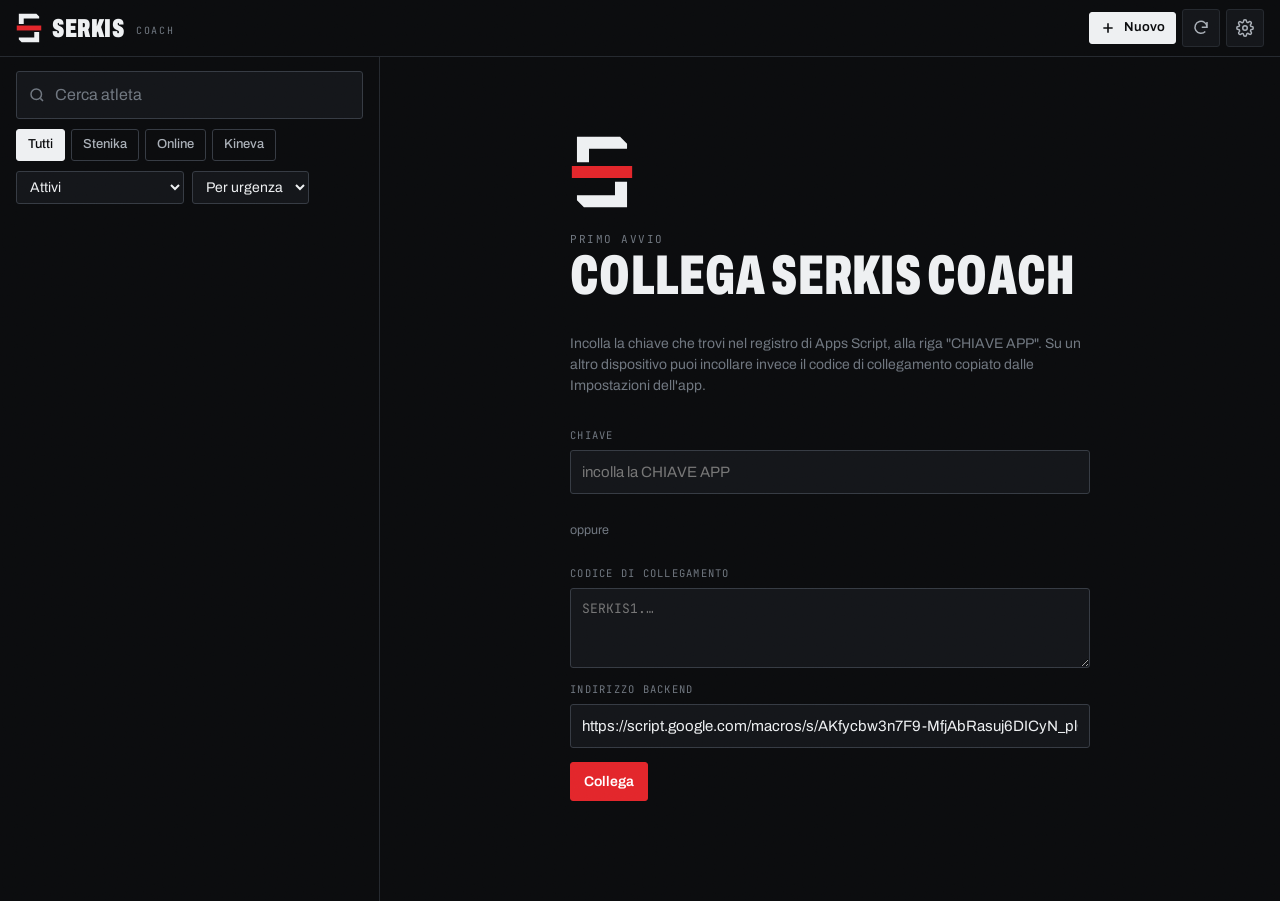
==== docs/index.html @ bbeae704 "Serkis Coach 1.0: app installabile, sorgenti e backend Co-Authored-By: Claude Opus 5.5 <noreply@anth" ====
<!doctype html>
<html lang="it"><head>
<meta charset="utf-8">
<meta name="viewport" content="width=device-width,initial-scale=1,viewport-fit=cover">
<title>Serkis Coach</title>
<meta name="description" content="Atleti, schede, test e feedback di Serkistraining">
<meta name="theme-color" content="#0b0c0e">
<meta name="mobile-web-app-capable" content="yes">
<meta name="apple-mobile-web-app-capable" content="yes">
<meta name="apple-mobile-web-app-status-bar-style" content="black-translucent">
<meta name="apple-mobile-web-app-title" content="Serkis">
<meta name="robots" content="noindex">
<link rel="manifest" href="manifest.webmanifest">
<link rel="icon" href="favicon.svg" type="image/svg+xml">
<link rel="icon" href="icons/favicon-32.png" sizes="32x32" type="image/png">
<link rel="apple-touch-icon" href="icons/apple-touch-icon.png">
<link rel="preconnect" href="https://fonts.googleapis.com"><link rel="preconnect" href="https://fonts.gstatic.com" crossorigin><link rel="stylesheet" href="https://fonts.googleapis.com/css2?family=Archivo:wdth,wght@62..125,300..900&family=JetBrains+Mono:wght@400;500;700&display=swap">
<style>html{-webkit-text-size-adjust:100%}:root{padding-top:env(safe-area-inset-top,0px)}body{margin:0}img{max-width:100%}[hidden]{display:none!important}
/* Layout: app a due colonne. Elenco atleti fisso a sinistra, schermata attiva a destra; su telefono una schermata alla volta con barra in basso.
   Identità Serkistraining: nero freddo, osso, rosso solo per marchio e priorità. Tema unico scuro, scelto. */
:root{
  --bg:#0b0c0e; --bg-2:#0f1114; --surface:#14161a; --raised:#1b1e23; --hover:#20242a;
  --line:#25292f; --line-2:#363b43;
  --ink:#eef0f2; --ink-2:#a9afb7; --ink-3:#6f767f; --on-ink:#0b0c0e;
  --red:#e3262b; --red-ink:#ff5a50; --red-soft:#35131a;
  --ok:#43c383; --ok-soft:#11301f; --warn:#f0b43c; --warn-soft:#382b0f; --bad:#ff5a50; --bad-soft:#3b1517;
  --f-d:"Archivo","Arial Narrow","Helvetica Neue",Arial,sans-serif;
  --f-b:"Archivo",system-ui,-apple-system,"Segoe UI",Roboto,sans-serif;
  --f-m:"JetBrains Mono",ui-monospace,SFMono-Regular,Menlo,Consolas,monospace;
  --bar-h:56px; --tab-h:62px; --r:3px;
  color-scheme:dark;
}
*{box-sizing:border-box}
html{background:var(--bg)}
body{background:var(--bg);color:var(--ink);font:15px/1.5 var(--f-b);font-stretch:100%;-webkit-font-smoothing:antialiased;-webkit-tap-highlight-color:transparent}
body::before{content:"";position:fixed;inset:0 0 auto;height:env(safe-area-inset-top,0px);z-index:30;background:var(--bg)}
body::after{content:"";position:fixed;inset:0;pointer-events:none;z-index:60;opacity:.07;mix-blend-mode:overlay;
  background-image:url("data:image/svg+xml,%3Csvg xmlns='http://www.w3.org/2000/svg' width='160' height='160'%3E%3Cfilter id='n'%3E%3CfeTurbulence type='fractalNoise' baseFrequency='.9' numOctaves='2' stitchTiles='stitch'/%3E%3C/filter%3E%3Crect width='100%25' height='100%25' filter='url(%23n)'/%3E%3C/svg%3E")}
a{color:var(--ink);text-underline-offset:3px;text-decoration-color:var(--line-2)}
a:hover{text-decoration-color:var(--red)}
button,input,select,textarea{font:inherit;color:inherit}
button{cursor:pointer}
:focus-visible{outline:2px solid var(--red);outline-offset:2px}
.mono,.num{font-family:var(--f-m);font-variant-numeric:tabular-nums}
.disp{font-family:var(--f-d);font-stretch:62%;font-weight:850;text-transform:uppercase;line-height:.92;letter-spacing:.005em}
.eyebrow{font-family:var(--f-m);font-size:11px;letter-spacing:.14em;text-transform:uppercase;color:var(--ink-3)}
.gut{padding-left:max(16px,env(safe-area-inset-left,0px));padding-right:max(16px,env(safe-area-inset-right,0px))}

/* top bar */
.bar{position:sticky;top:env(safe-area-inset-top,0px);z-index:20;background:var(--bg);border-bottom:1px solid var(--line)}
.bar-in{height:var(--bar-h);display:flex;align-items:center;gap:10px;max-width:1440px;margin:0 auto}
.brand{display:flex;align-items:center;gap:10px;background:none;border:0;padding:0;min-width:0}
.brand svg{width:26px;height:30px;flex:none}
.brand-w{font-family:var(--f-d);font-stretch:62%;font-weight:900;font-size:26px;letter-spacing:.02em;line-height:1}
.brand-s{font-family:var(--f-m);font-size:10px;letter-spacing:.16em;color:var(--ink-3);text-transform:uppercase;margin-left:2px;transform:translateY(2px)}
.crumb{display:none;min-width:0;font-weight:600;white-space:nowrap;overflow:hidden;text-overflow:ellipsis}
.back{display:none;align-items:center;gap:6px;background:none;border:0;padding:6px 4px 6px 0;color:var(--ink);font-weight:600;font-size:15px}
.back svg{width:20px;height:20px}
.bar-act{margin-left:auto;display:flex;gap:6px;align-items:center}
.ibtn{display:inline-grid;place-items:center;width:38px;height:38px;border:1px solid var(--line);background:var(--surface);border-radius:var(--r);color:var(--ink-2)}
.ibtn:hover{color:var(--ink);border-color:var(--line-2)}
.ibtn svg{width:18px;height:18px}
.ibtn.spin svg{animation:spin 1s linear infinite}
@keyframes spin{to{transform:rotate(360deg)}}
.btn{display:inline-flex;align-items:center;gap:8px;border:1px solid var(--line-2);background:var(--surface);color:var(--ink);border-radius:var(--r);padding:8px 13px;font-size:14px;font-weight:600;text-decoration:none;white-space:nowrap}
.btn:hover{border-color:var(--ink-3);background:var(--hover)}
.btn svg{width:16px;height:16px;flex:none}
.btn.pri{background:var(--ink);color:var(--on-ink);border-color:var(--ink)}
.btn.pri:hover{background:#fff}
.btn.red{background:var(--red);border-color:var(--red);color:#fff}
.btn.ghost{background:transparent}
.btn:disabled{opacity:.45;cursor:default}
.btn.sm{padding:5px 10px;font-size:13px}
.sync{font-family:var(--f-m);font-size:11px;color:var(--ink-3);white-space:nowrap;overflow:hidden;text-overflow:ellipsis;min-width:0}

/* shell */
.desk-only{display:none!important}
.shell{max-width:1440px;margin:0 auto;display:grid;grid-template-columns:minmax(0,1fr)}
.side,.main{min-width:0}
.main{padding-block:18px calc(var(--tab-h) + 28px + env(safe-area-inset-bottom,0px))}
.side{padding-block:14px calc(var(--tab-h) + 28px + env(safe-area-inset-bottom,0px))}
@media (min-width:960px){
  .shell{grid-template-columns:380px minmax(0,1fr)}
  .side{position:sticky;top:calc(var(--bar-h) + env(safe-area-inset-top,0px));height:calc(100vh - var(--bar-h) - env(safe-area-inset-top,0px));overflow:auto;border-right:1px solid var(--line);padding-block:14px 32px}
  .main{padding-block:24px 64px;padding-left:max(28px,env(safe-area-inset-left,0px));padding-right:max(28px,env(safe-area-inset-right,0px))}
  .tabbar{display:none!important}
  .desk-only{display:inline-flex!important}
}
@media (max-width:959px){
  body[data-view="atleti"] .main{display:none}
  body:not([data-view="atleti"]) .side{display:none}
  body[data-view="atleta"] .brand,body[data-view="nuovo"] .brand,body[data-view="impostazioni"] .brand{display:none}
  body[data-view="atleta"] .back,body[data-view="nuovo"] .back,body[data-view="impostazioni"] .back{display:inline-flex}
  body[data-view="atleta"] .sync{display:none}
}

/* bottom tab bar */
.tabbar{position:fixed;left:0;right:0;bottom:0;z-index:20;background:var(--bg);border-top:1px solid var(--line);padding-bottom:env(safe-area-inset-bottom,0px)}
.tabbar-in{height:var(--tab-h);display:grid;grid-template-columns:repeat(3,1fr)}
.tb{display:flex;flex-direction:column;align-items:center;justify-content:center;gap:3px;background:none;border:0;color:var(--ink-3);font-size:11px;font-weight:600;letter-spacing:.06em;text-transform:uppercase;position:relative}
.tb svg{width:22px;height:22px}
.tb[aria-current="page"]{color:var(--ink)}
.tb[aria-current="page"]::before{content:"";position:absolute;top:-1px;left:30%;right:30%;height:3px;background:var(--red)}
.tb.plus span.pl{display:grid;place-items:center;width:34px;height:26px;background:var(--ink);color:var(--on-ink);border-radius:var(--r)}
.tb.plus svg{width:18px;height:18px}

/* list pane */
.search{width:100%;padding:11px 12px 11px 38px;border:1px solid var(--line-2);border-radius:var(--r);background:var(--surface) url("data:image/svg+xml,%3Csvg xmlns='http://www.w3.org/2000/svg' viewBox='0 0 24 24' fill='none' stroke='%236f767f' stroke-width='2'%3E%3Ccircle cx='11' cy='11' r='7'/%3E%3Cpath d='m20 20-3.5-3.5'/%3E%3C/svg%3E") no-repeat 11px 50%/18px;color:var(--ink);font-size:16px}
.search::placeholder{color:var(--ink-3)}
.filters{display:flex;flex-direction:column;gap:10px;margin-bottom:12px}
.seg{display:flex;flex-wrap:wrap;gap:6px}
.chip{border:1px solid var(--line-2);background:transparent;border-radius:var(--r);padding:5px 11px;font-size:13px;color:var(--ink-2);font-weight:500}
.chip[aria-pressed="true"]{background:var(--ink);border-color:var(--ink);color:var(--on-ink)}
.ctrls{display:flex;gap:8px;flex-wrap:wrap}
select,.inp{background:var(--surface);border:1px solid var(--line-2);border-radius:var(--r);padding:7px 9px;font-size:14px;color:var(--ink)}
.focusbar{display:flex;align-items:center;gap:8px;padding:8px 10px;border:1px solid var(--line-2);border-radius:var(--r);font-size:13px;color:var(--ink-2)}
.focusbar button{margin-left:auto;background:none;border:0;color:var(--ink);text-decoration:underline;font-size:13px}
.list{display:flex;flex-direction:column}
.row{display:grid;grid-template-columns:40px minmax(0,1fr) auto;gap:12px;align-items:center;padding:10px 8px 10px 0;border:0;border-bottom:1px solid var(--line);background:transparent;text-align:left;width:100%;position:relative}
.row:hover{background:var(--surface)}
.row[aria-current="true"]{background:var(--raised)}
.row[aria-current="true"]::after{content:"";position:absolute;right:0;top:0;bottom:0;width:3px;background:var(--red)}
.av{width:40px;height:40px;display:grid;place-items:center;background:var(--raised);border:1px solid var(--line-2);border-radius:var(--r);font-family:var(--f-d);font-stretch:62%;font-weight:850;font-size:18px;letter-spacing:.02em;position:relative;color:var(--ink)}
.av i{position:absolute;right:-3px;bottom:-3px;width:11px;height:11px;border-radius:50%;border:2px solid var(--bg);background:var(--line-2)}
.av i.ok{background:var(--ok)} .av i.warn{background:var(--warn)} .av i.bad{background:var(--bad)}
.r-name{display:block;font-weight:650;white-space:nowrap;overflow:hidden;text-overflow:ellipsis}
.r-sub{display:block;font-size:12.5px;color:var(--ink-3);white-space:nowrap;overflow:hidden;text-overflow:ellipsis}
.r-flags{display:flex;gap:4px;flex-wrap:wrap;justify-content:flex-end;max-width:140px}
.pill{display:inline-flex;align-items:center;gap:5px;font-size:11px;font-weight:650;letter-spacing:.03em;padding:2px 7px;border-radius:var(--r);white-space:nowrap;background:var(--surface);color:var(--ink-2);border:1px solid var(--line-2)}
.pill.bad{background:var(--bad-soft);color:var(--bad);border-color:transparent}
.pill.warn{background:var(--warn-soft);color:var(--warn);border-color:transparent}
.pill.ok{background:var(--ok-soft);color:var(--ok);border-color:transparent}
.pill.ink{background:var(--ink);color:var(--on-ink);border-color:var(--ink)}
.pill.dim{opacity:.65}
.listfoot{font-size:12px;color:var(--ink-3);margin-top:10px}

/* generic */
.empty,.notice{padding:16px;border:1px dashed var(--line-2);border-radius:var(--r);color:var(--ink-2);font-size:14px;background:var(--bg-2)}
.notice.err{border-style:solid;border-color:var(--bad);background:var(--bad-soft);color:var(--ink)}
.notice .btn{margin-top:10px}
.loading{color:var(--ink-3);font-size:14px;display:flex;align-items:center;gap:10px}
.loading::before{content:"";width:14px;height:14px;border:2px solid var(--line-2);border-top-color:var(--red);border-radius:50%;animation:spin .8s linear infinite;flex:none}
.hint{font-size:12.5px;color:var(--ink-3)}
.err-t{color:var(--bad);font-size:13px}
h1,h2,h3,h4{margin:0}

/* oggi */
.today-h{display:flex;flex-direction:column;gap:6px;margin-bottom:18px}
.today-h .disp{font-size:clamp(40px,9vw,72px)}
.tiles{display:grid;grid-template-columns:repeat(2,minmax(0,1fr));gap:1px;background:var(--line);border:1px solid var(--line);margin-bottom:26px}
@media (min-width:700px){.tiles{grid-template-columns:repeat(4,minmax(0,1fr))}}
.tile{display:flex;flex-direction:column;align-items:flex-start;gap:4px;background:var(--bg);border:0;padding:14px 14px 13px;text-align:left;min-width:0}
.tile:hover{background:var(--surface)}
.tile .n{font-family:var(--f-d);font-stretch:62%;font-weight:850;font-size:52px;line-height:.85}
.tile .l{font-size:12px;font-weight:700;letter-spacing:.08em;text-transform:uppercase;color:var(--ink-2)}
.tile .s{font-size:12px;color:var(--ink-3);white-space:nowrap;overflow:hidden;text-overflow:ellipsis;max-width:100%}
.tile.hot .n{color:var(--red-ink)} .tile.mid .n{color:var(--warn)}
.block{margin-bottom:26px}
.block-h{display:flex;align-items:baseline;gap:10px;margin-bottom:6px;padding-bottom:8px;border-bottom:2px solid var(--ink)}
.block-h h2{font-family:var(--f-d);font-stretch:62%;font-weight:850;font-size:26px;text-transform:uppercase;letter-spacing:.01em}
.block-h .c{font-family:var(--f-m);font-size:12px;color:var(--ink-3)}
.trow{display:grid;grid-template-columns:minmax(0,1fr) auto;gap:12px;align-items:center;padding:10px 0;border-bottom:1px solid var(--line)}
.trow .go{display:grid;grid-template-columns:40px minmax(0,1fr);gap:12px;align-items:center;background:none;border:0;padding:0;text-align:left;min-width:0;color:inherit}
.trow .go:hover .r-name{text-decoration:underline;text-decoration-color:var(--red)}
.trow .why{display:block;font-size:13px;color:var(--ink-2);white-space:nowrap;overflow:hidden;text-overflow:ellipsis}

/* atleta */
.a-top{display:grid;grid-template-columns:minmax(0,1fr);gap:14px;margin-bottom:18px}
.a-name{font-size:clamp(44px,10vw,84px);text-wrap:balance;overflow-wrap:anywhere}
.chips{display:flex;flex-wrap:wrap;gap:6px}
.plates{display:flex;gap:4px;align-items:flex-end;height:30px}
.plates span{flex:1;max-width:46px;background:var(--line);height:12px;border-radius:1px;position:relative}
.plates span.done{background:var(--ink-3);height:16px}
.plates span.now{background:var(--red);height:30px}
.plates-l{display:flex;justify-content:space-between;font-family:var(--f-m);font-size:11px;color:var(--ink-3);margin-top:4px;max-width:calc(46px * var(--n,6) + 4px * (var(--n,6) - 1))}
.facts{display:grid;grid-template-columns:repeat(auto-fit,minmax(130px,1fr));gap:12px 20px}
.facts dt{font-family:var(--f-m);font-size:10.5px;text-transform:uppercase;letter-spacing:.12em;color:var(--ink-3)}
.facts dd{margin:2px 0 0;font-family:var(--f-m);font-size:14px}
.actions{display:flex;flex-wrap:wrap;gap:8px}
.sig{border:1px solid var(--line);border-left:4px solid var(--line-2);background:var(--bg-2);border-radius:var(--r);padding:12px 14px;margin-bottom:18px}
.sig.ok{border-left-color:var(--ok)} .sig.warn{border-left-color:var(--warn)} .sig.bad{border-left-color:var(--bad)}
.sig-h{display:flex;align-items:baseline;gap:10px;flex-wrap:wrap}
.sig-h strong{font-size:15px;text-transform:uppercase;letter-spacing:.06em;font-weight:800}
.sig-h .src{font-size:12px;color:var(--ink-3)}
.sig ul{margin:6px 0 10px;padding-left:18px;color:var(--ink-2);font-size:14px}
.sig-set{display:flex;flex-wrap:wrap;gap:6px;align-items:center;font-size:12px;color:var(--ink-3)}
.sig-set button{border:1px solid var(--line-2);background:transparent;border-radius:var(--r);padding:3px 9px;font-size:12px;color:var(--ink-2)}
.sig-set button.on{border-color:var(--ink);color:var(--ink);font-weight:700}
.dot{display:inline-block;width:9px;height:9px;border-radius:50%;background:var(--line-2);flex:none}
.dot.ok{background:var(--ok)} .dot.warn{background:var(--warn)} .dot.bad{background:var(--bad)}
.tabs{display:flex;border-bottom:1px solid var(--line-2);overflow-x:auto;margin-bottom:18px;scrollbar-width:none;position:sticky;top:calc(var(--bar-h) + env(safe-area-inset-top,0px));background:var(--bg);z-index:5}
.tabs::-webkit-scrollbar{display:none}
.tab{border:0;background:transparent;padding:11px 14px;color:var(--ink-3);font-weight:700;font-size:13px;letter-spacing:.08em;text-transform:uppercase;border-bottom:3px solid transparent;white-space:nowrap;margin-bottom:-1px}
.tab[aria-selected="true"]{color:var(--ink);border-bottom-color:var(--red)}
.srcbar{display:flex;flex-wrap:wrap;gap:8px 14px;align-items:center;justify-content:space-between;margin-bottom:14px;font-size:13px;color:var(--ink-3)}
.srcbar b{color:var(--ink);font-weight:600}
.banner{display:flex;gap:10px;align-items:center;flex-wrap:wrap;padding:9px 12px;border:1px solid var(--warn);background:var(--warn-soft);border-radius:var(--r);font-size:13px;margin-bottom:14px}

.sec{margin-bottom:24px}
.sec-h{display:flex;align-items:baseline;gap:10px;margin-bottom:4px}
.sec-h h3{font-family:var(--f-d);font-stretch:62%;font-weight:850;font-size:24px;text-transform:uppercase;letter-spacing:.01em}
.sec-h small{font-family:var(--f-m);font-size:11px;color:var(--ink-3)}
.ex{border-top:1px solid var(--line);padding:12px 0;display:grid;grid-template-columns:minmax(0,1fr);gap:6px}
@media (min-width:720px){.ex{grid-template-columns:minmax(0,12rem) minmax(0,1fr) auto}}
.ex-n{font-weight:700;white-space:pre-line}
.ex-t{display:block;font-family:var(--f-m);font-size:10.5px;letter-spacing:.12em;text-transform:uppercase;color:var(--ink-3);font-weight:500}
.ex-s{font-family:var(--f-m);font-size:13px;white-space:pre-line}
.ex-no{font-size:13px;color:var(--ink-2);white-space:pre-line;margin-top:4px}
.ex-ed{align-self:start}
.edbtn{border:1px solid var(--line);background:transparent;border-radius:var(--r);padding:4px 9px;font-size:12px;color:var(--ink-2);display:inline-flex;gap:5px;align-items:center}
.edbtn:hover{color:var(--ink);border-color:var(--line-2)}
.edbtn svg{width:13px;height:13px}
.fb{display:flex;flex-direction:column;gap:4px;margin-top:6px}
.fb-i{display:grid;grid-template-columns:auto minmax(0,1fr);gap:8px;align-items:baseline;font-size:13.5px}
.fb-w{font-family:var(--f-m);font-size:11px;font-weight:700;padding:1px 6px;border-radius:2px;background:var(--surface);border:1px solid var(--line-2);color:var(--ink-2)}
.fb-w.ok{background:var(--ok-soft);border-color:transparent;color:var(--ok)}
.fb-w.warn{background:var(--warn-soft);border-color:transparent;color:var(--warn)}
.fb-w.bad{background:var(--bad-soft);border-color:transparent;color:var(--bad)}
.fb-none{font-size:12.5px;color:var(--ink-3);font-style:italic}
.addslot{margin-top:8px;border:1px dashed var(--line-2);background:transparent;border-radius:var(--r);padding:9px 12px;width:100%;text-align:left;color:var(--ink-2);font-size:13.5px;font-weight:600}
.addslot:hover{border-color:var(--ink-3);color:var(--ink)}
.res{font-family:var(--f-m);font-size:16px;font-weight:700;color:var(--ink)}
.res.none{color:var(--ink-3);font-weight:400}

.editor{border:1px solid var(--ink-3);background:var(--surface);border-radius:var(--r);padding:12px;display:grid;gap:10px;margin:8px 0}
.editor label{display:grid;gap:4px;font-family:var(--f-m);font-size:10.5px;letter-spacing:.12em;text-transform:uppercase;color:var(--ink-3)}
.editor textarea{width:100%;min-height:42px;resize:vertical;padding:8px 10px;border:1px solid var(--line-2);border-radius:var(--r);background:var(--bg);color:var(--ink);font:14px/1.45 var(--f-b);letter-spacing:0;text-transform:none}
.editor textarea.m{font-family:var(--f-m);font-size:13px}
.ed-row{display:flex;gap:8px;align-items:center;flex-wrap:wrap}

.chart{width:100%;height:auto;display:block;overflow:visible}
.chart text{fill:var(--ink-3);font-family:var(--f-m);font-size:10px}
.chart .grid{stroke:var(--line);stroke-width:1}
.chart .base{stroke:var(--line-2);stroke-width:1}
.chart .now{stroke:var(--red);stroke-width:1;stroke-dasharray:3 3}
.chart .bar{fill:var(--ink-2)}
.chart .bar.cur{fill:var(--ink)}
.chart .ln{fill:none;stroke:var(--ink);stroke-width:2;stroke-linejoin:round;stroke-linecap:round}
.chart .pt{fill:var(--ink);stroke:var(--bg);stroke-width:2}
.chart .pt.cur{fill:var(--red)}
.chart .lbl{fill:var(--ink);font-weight:700}
.cards{display:grid;grid-template-columns:repeat(auto-fill,minmax(260px,1fr));gap:12px}
.card{background:var(--bg-2);border:1px solid var(--line);border-radius:var(--r);padding:12px;min-width:0}
.card h4{font-size:14px;font-weight:700}
.card p{margin:2px 0 8px;font-size:12.5px;color:var(--ink-3)}
.tw{overflow-x:auto;margin-top:8px}
table{border-collapse:collapse;font-size:13px;width:100%}
th,td{padding:6px 8px;border-bottom:1px solid var(--line);text-align:right;white-space:nowrap}
th:first-child,td:first-child{text-align:left;white-space:normal;min-width:9rem}
th{font-family:var(--f-m);font-size:10.5px;text-transform:uppercase;letter-spacing:.1em;color:var(--ink-3);font-weight:500}
td{font-family:var(--f-m);font-variant-numeric:tabular-nums}
td:first-child{font-family:var(--f-b)}
tr.cur td{color:var(--red-ink);font-weight:700}
.foot{font-size:12.5px;color:var(--ink-3);margin-top:10px;max-width:72ch}

.form{display:grid;gap:10px;background:var(--bg-2);border:1px solid var(--line);border-radius:var(--r);padding:12px;margin-bottom:16px}
.form textarea{width:100%;min-height:90px;resize:vertical;padding:9px 11px;border:1px solid var(--line-2);border-radius:var(--r);background:var(--bg);color:var(--ink)}
.f-row{display:flex;gap:8px;flex-wrap:wrap;align-items:center}
.f-row label{font-size:12px;color:var(--ink-3)}
input[type=number].inp{width:76px}
.note{border-top:1px solid var(--line);padding:11px 0;display:grid;gap:5px}
.note-h{display:flex;gap:8px;align-items:center;flex-wrap:wrap;font-size:12px;color:var(--ink-3)}
.note-t{white-space:pre-wrap;font-size:14px}
.note-del{margin-left:auto;border:0;background:transparent;color:var(--ink-3);font-size:12px;text-decoration:underline}
.note-del.arm{color:var(--bad);font-weight:700}
.prose{white-space:pre-wrap;font-size:14.5px;line-height:1.6;max-width:72ch}
.prose strong{display:block;margin-top:12px;font-family:var(--f-m);font-size:11px;letter-spacing:.12em;text-transform:uppercase;color:var(--ink-3);font-weight:500}
.files{display:flex;flex-direction:column}
.file{display:grid;grid-template-columns:minmax(0,1fr) auto;gap:10px;align-items:center;padding:10px 0;border-bottom:1px solid var(--line)}
.file b{display:block;font-weight:600;white-space:nowrap;overflow:hidden;text-overflow:ellipsis}
.file span{font-size:12.5px;color:var(--ink-3)}
.file .acts{display:flex;gap:6px}

/* form pages */
.page-h{margin-bottom:18px}
.page-h .disp{font-size:clamp(40px,8vw,64px)}
.fgrid{display:grid;gap:14px;max-width:560px}
.fld{display:grid;gap:6px}
.fld>span{font-family:var(--f-m);font-size:10.5px;letter-spacing:.12em;text-transform:uppercase;color:var(--ink-3)}
.fld .inp,.fld select{width:100%;padding:10px 11px;font-size:15px}
.fld textarea.inp{min-height:80px;resize:vertical;font-family:var(--f-m);font-size:13px}
.check{display:flex;gap:10px;align-items:flex-start;font-size:14px}
.check input{width:18px;height:18px;margin-top:2px;accent-color:var(--red)}
.result{border:1px solid var(--ok);background:var(--ok-soft);padding:14px;border-radius:var(--r);display:grid;gap:10px}
.setup{max-width:520px;margin:6vh auto 0;display:grid;gap:18px}
.setup .logo{width:64px;height:74px}
.steps{margin:0;padding-left:18px;color:var(--ink-2);font-size:14px;display:grid;gap:6px}
.kv{display:grid;grid-template-columns:minmax(0,10rem) minmax(0,1fr);gap:8px 14px;font-size:14px}
.kv dt{color:var(--ink-3)}
.kv dd{margin:0;overflow-wrap:anywhere}

.toast{position:fixed;left:50%;transform:translateX(-50%);bottom:calc(var(--tab-h) + 16px + env(safe-area-inset-bottom,0px));z-index:40;background:var(--ink);color:var(--on-ink);padding:10px 14px;border-radius:var(--r);font-size:14px;font-weight:600;max-width:calc(100vw - 32px);box-shadow:0 8px 30px rgba(0,0,0,.5)}
@media (min-width:960px){.toast{bottom:24px}}
@media (prefers-reduced-motion:reduce){*{animation:none!important;transition:none!important}}
@media (prefers-reduced-motion:no-preference){.row,.tile,.chip,.btn,.tab{transition:background .12s,border-color .12s,color .12s}}
</style>
</head><body>
<header class="bar gut">
  <div class="bar-in">
    <button class="back" type="button" data-act="back" aria-label="Indietro"><svg viewBox="0 0 24 24" fill="none" stroke="currentColor" stroke-width="2.2"><path d="M15 5l-7 7 7 7"/></svg><span id="backlbl">Atleti</span></button>
    <button class="brand" type="button" data-go="oggi" aria-label="Serkis, vai a Oggi">
      <svg viewBox="118 100 276 312" aria-hidden="true"><polygon fill="#eef0f2" points="148.0,104.0 334.0,104.0 364.0,134.0 364.0,156.0 200.0,156.0 200.0,214.0 148.0,214.0"/><polygon fill="#e3262b" points="126.0,230.0 386.0,230.0 386.0,282.0 126.0,282.0"/><polygon fill="#eef0f2" points="312.0,298.0 364.0,298.0 364.0,408.0 178.0,408.0 148.0,378.0 148.0,356.0 312.0,356.0"/></svg>
      <span class="brand-w">SERKIS</span><span class="brand-s">Coach</span>
    </button>
    <div class="bar-act">
      <span class="sync" id="sync"></span>
      <button class="btn sm pri desk-only" type="button" data-go="nuovo"><svg viewBox="0 0 24 24" fill="none" stroke="currentColor" stroke-width="2.4"><path d="M12 5v14M5 12h14"/></svg>Nuovo</button>
      <button class="ibtn" type="button" id="refresh" aria-label="Aggiorna dati"><svg viewBox="0 0 24 24" fill="none" stroke="currentColor" stroke-width="2"><path d="M20 11a8 8 0 1 0-2.3 5.7M20 4v7h-7"/></svg></button>
      <button class="ibtn" type="button" data-go="impostazioni" aria-label="Impostazioni"><svg viewBox="0 0 24 24" fill="none" stroke="currentColor" stroke-width="2"><circle cx="12" cy="12" r="3"/><path d="M19.4 15a1.7 1.7 0 0 0 .3 1.8l.1.1a2 2 0 1 1-2.8 2.8l-.1-.1a1.7 1.7 0 0 0-1.8-.3 1.7 1.7 0 0 0-1 1.5V21a2 2 0 1 1-4 0v-.1a1.7 1.7 0 0 0-1.1-1.5 1.7 1.7 0 0 0-1.8.3l-.1.1a2 2 0 1 1-2.8-2.8l.1-.1a1.7 1.7 0 0 0 .3-1.8 1.7 1.7 0 0 0-1.5-1H3a2 2 0 1 1 0-4h.1a1.7 1.7 0 0 0 1.5-1.1 1.7 1.7 0 0 0-.3-1.8l-.1-.1a2 2 0 1 1 2.8-2.8l.1.1a1.7 1.7 0 0 0 1.8.3H9a1.7 1.7 0 0 0 1-1.5V3a2 2 0 1 1 4 0v.1a1.7 1.7 0 0 0 1 1.5 1.7 1.7 0 0 0 1.8-.3l.1-.1a2 2 0 1 1 2.8 2.8l-.1.1a1.7 1.7 0 0 0-.3 1.8V9a1.7 1.7 0 0 0 1.5 1H21a2 2 0 1 1 0 4h-.1a1.7 1.7 0 0 0-1.5 1z"/></svg></button>
    </div>
  </div>
</header>
<div class="shell">
  <aside class="side gut" aria-label="Atleti">
    <div class="filters">
      <input class="search" id="q" type="search" placeholder="Cerca atleta" autocomplete="off" aria-label="Cerca atleta">
      <div class="seg" id="sede" role="group" aria-label="Sede"></div>
      <div class="ctrls">
        <select id="stato" aria-label="Stato">
          <option value="attivi">Attivi</option>
          <option value="in-corso">In corso</option>
          <option value="da-fare">Da fare / in coda</option>
          <option value="test">Test da fare</option>
          <option value="finiti">Collaborazione finita</option>
          <option value="tutti">Tutti</option>
        </select>
        <select id="sort" aria-label="Ordine">
          <option value="urgenza">Per urgenza</option>
          <option value="nome">A–Z</option>
          <option value="fine">Fine scheda</option>
        </select>
      </div>
      <div id="focusbar"></div>
    </div>
    <div class="list" id="list"></div>
    <p class="listfoot" id="listfoot"></p>
  </aside>
  <main class="main gut" id="main"></main>
</div>
<nav class="tabbar" aria-label="Sezioni">
  <div class="tabbar-in">
    <button class="tb" type="button" data-go="oggi" id="tb-oggi"><svg viewBox="0 0 24 24" fill="none" stroke="currentColor" stroke-width="2"><rect x="3" y="4" width="18" height="17" rx="1"/><path d="M3 9h18M8 2v4M16 2v4"/></svg>Oggi</button>
    <button class="tb" type="button" data-go="atleti" id="tb-atleti"><svg viewBox="0 0 24 24" fill="none" stroke="currentColor" stroke-width="2"><circle cx="9" cy="8" r="3.5"/><path d="M2.5 20c.8-3.6 3.4-5.5 6.5-5.5s5.7 1.9 6.5 5.5M16 4.8a3.4 3.4 0 0 1 0 6.4M18 14.8c1.9.7 3.1 2.4 3.5 5.2"/></svg>Atleti</button>
    <button class="tb plus" type="button" data-go="nuovo" id="tb-nuovo"><span class="pl"><svg viewBox="0 0 24 24" fill="none" stroke="currentColor" stroke-width="2.6"><path d="M12 5v14M5 12h14"/></svg></span>Nuovo</button>
  </div>
</nav>
<div class="toast" id="toast" role="status" hidden></div>

<script>
(function(){
"use strict";
const VERSION="1.0";
const NOTES_ID="1jzW0uELNty_8Dx0AWhwJXzg7YObm6Nr_fYbNlP0Z3mo";
const NOTES_URL="https://docs.google.com/spreadsheets/d/"+NOTES_ID+"/edit";
const DS_COACH="collection://264112d7-0f3d-80c1-9340-000bfe370a29";
const DS_VF="collection://800b8a16-6f27-4a04-984f-3f9e2ce7f640";
const DEFAULT_BACKEND="https://script.google.com/macros/s/AKfycbw3n7F9-MfjAbRasuj6DICyN_plOyC8MxJOcryWQ8uayT1CxiTFtDRiDg9gV7OdsUMv/exec";
const CRUSCOTTO_URL="https://claude.ai/artifact/5R9e198gvYnQpQsJW7d2K9";
const IN_CLAUDE=!!(window.claude&&typeof window.claude.use==="function");
const $=s=>document.querySelector(s);
const esc=s=>String(s==null?"":s).replace(/[&<>"']/g,c=>({"&":"&amp;","<":"&lt;",">":"&gt;",'"':"&quot;","'":"&#39;"}[c]));
const norm=s=>String(s||"").normalize("NFD").replace(/[̀-ͯ]/g,"").toLowerCase();
const sleep=ms=>new Promise(r=>setTimeout(r,ms));
const store={
  get(k,d){try{const v=localStorage.getItem("serkis:"+k);return v?JSON.parse(v):d}catch(e){return d}},
  set(k,v){try{localStorage.setItem("serkis:"+k,JSON.stringify(v))}catch(e){}},
  del(k){try{localStorage.removeItem("serkis:"+k)}catch(e){}}
};
const ICON={
  ext:'<svg viewBox="0 0 24 24" fill="none" stroke="currentColor" stroke-width="2"><path d="M14 4h6v6M20 4l-9 9M18 14v5a1 1 0 0 1-1 1H5a1 1 0 0 1-1-1V7a1 1 0 0 1 1-1h5"/></svg>',
  edit:'<svg viewBox="0 0 24 24" fill="none" stroke="currentColor" stroke-width="2"><path d="M4 20h4L19 9l-4-4L4 16v4zM13.5 6.5l4 4"/></svg>',
  plus:'<svg viewBox="0 0 24 24" fill="none" stroke="currentColor" stroke-width="2.4"><path d="M12 5v14M5 12h14"/></svg>',
  copy:'<svg viewBox="0 0 24 24" fill="none" stroke="currentColor" stroke-width="2"><rect x="9" y="9" width="11" height="11" rx="1"/><path d="M5 15V5a1 1 0 0 1 1-1h10"/></svg>'
};

/* ================= stato ================= */
const S={
  mode:IN_CLAUDE?"claude":"app",adapter:null,cfg:null,
  athletes:[],sheets:{},notes:[],notesState:"idle",notesErr:null,
  files:{},tests:{},bodies:{},hist:{},ai:{},alt:{},sessSel:{},
  view:"oggi",sel:null,tab:"scheda",prev:"oggi",
  filter:{sede:"all",stato:"attivi",focus:null,q:""},sort:"urgenza",
  load:{state:"idle",err:null,at:null},edit:null,editErr:null,saving:false,
  templates:null,tplErr:null,nuovo:null,created:null,creating:false,createErr:null,
  drafts:{},extra:{},nav:0,delArm:null,unlinkArm:false,setupErr:null,setupBusy:false
};
(function(){const p=store.get("prefs",{});if(p.sede)S.filter.sede=p.sede;if(p.stato)S.filter.stato=p.stato;if(p.sort)S.sort=p.sort;if(p.tab)S.tab=p.tab})();
function savePrefs(){store.set("prefs",{sede:S.filter.sede,stato:S.filter.stato,sort:S.sort,tab:S.tab})}

/* ================= date ================= */
function pd(s){if(!s)return null;const m=String(s).match(/^(\d{4})-(\d{2})-(\d{2})/);return m?new Date(+m[1],+m[2]-1,+m[3]):null}
function today(){const d=new Date();return new Date(d.getFullYear(),d.getMonth(),d.getDate())}
function addDays(d,n){const x=new Date(d);x.setDate(x.getDate()+n);return x}
const p2=n=>String(n).padStart(2,"0");
function fd(d){return d?p2(d.getDate())+"/"+p2(d.getMonth()+1):"—"}
function fdy(d){return d?fd(d)+"/"+d.getFullYear():"—"}
function iso(d){return d.getFullYear()+"-"+p2(d.getMonth()+1)+"-"+p2(d.getDate())}
function parseIt(s){const m=String(s||"").match(/(\d{1,2})[\/.\-](\d{1,2})[\/.\-](\d{2,4})/);if(!m)return null;let y=+m[3];if(y<100)y+=2000;const d=new Date(y,+m[2]-1,+m[1]);return isNaN(d)?null:d}
function anyDate(s){if(!s)return null;s=String(s);if(/^\d{4}-\d{2}-\d{2}/.test(s)){const d=new Date(s);return isNaN(d)?pd(s):new Date(d.getFullYear(),d.getMonth(),d.getDate())}const a=parseIt(s);if(a)return a;const d=new Date(s);return isNaN(d)?null:new Date(d.getFullYear(),d.getMonth(),d.getDate())}
const GIORNI=["domenica","lunedì","martedì","mercoledì","giovedì","venerdì","sabato"];
const MESI=["gennaio","febbraio","marzo","aprile","maggio","giugno","luglio","agosto","settembre","ottobre","novembre","dicembre"];
function weekInfo(start,dur){
  if(!start)return null;
  const days=Math.round((today()-start)/86400000);
  if(days<0)return{future:true,days,week:0,dur,end:dur?addDays(start,dur*7-1):null,scad:null};
  const week=Math.floor(days/7)+1,end=dur?addDays(start,dur*7-1):null;let scad=null;
  if(dur){
    if(week>dur)scad={level:"bad",label:"Scaduta da "+(days-dur*7+1)+" gg",rank:0};
    else if(week===dur)scad={level:"bad",label:"Ultima settimana",rank:1};
    else if(week===dur-1)scad={level:"warn",label:"Penultima settimana",rank:2};
  }
  return{week,dur,end,scad,days};
}

/* ================= atleti ================= */
function nid(u){const s=String(u||"").replace(/-/g,"");const m=s.match(/([0-9a-f]{32})/i);return m?m[1].toLowerCase():null}
function sheetIdOf(v){if(v==null)return null;const s=typeof v==="string"?v:JSON.stringify(v);const m=s.match(/spreadsheets\/d\/([A-Za-z0-9_-]{20,})/);return m?m[1]:null}
function slugOf(n){return norm(n).replace(/[^a-z0-9]+/g,"-").replace(/^-+|-+$/g,"")||"atleta"}
function sedeOf(tag,src){if(src==="vf")return"kineva";tag=String(tag||"");return /STENIKA/i.test(tag)?"stenika":/ONLINE|MESI/i.test(tag)?"online":"altro"}
function fromCoachRow(r){
  return{src:"coach",id:nid(r.url),name:String(r["Nome Cognome"]||"Senza nome").trim(),tag:String(r["Multi-select"]||""),
    status:r["Status programma"]||"—",start:r["date:Data inizio:start"]||null,dur:parseInt(r["Durata scheda"],10)||null,
    subStart:r["date:Inizio abbonamento:start"]||null,sheetId:sheetIdOf(r["Training Program"]),
    notionUrl:r.url,analisiUrl:r["Analisi allenamento"]||null};
}
function fromVFRow(r){
  return{src:"vf",id:nid(r.url),name:String(r["Nome Cognome"]||"Senza nome").trim(),tag:"Kineva",status:r["Stato"]||"—",
    start:r["date:Inizio programma:start"]||null,dur:null,firstEval:r["date:Data prima valutazione:start"]||null,
    sheetId:sheetIdOf(r["Scheda"]),valId:sheetIdOf(r["Valutazione"]),notionUrl:r.url,videoUrl:r["Cartella video Drive"]||null};
}
const SEDE={stenika:"Stenika",online:"Online",kineva:"Kineva",altro:"Da classificare"};
function finalize(list){
  const used={};
  return list.filter(a=>a&&a.id).map(a=>{
    a.sede=sedeOf(a.tag,a.src);a.startD=pd(a.start);a.subD=pd(a.subStart);a.evalD=pd(a.firstEval);
    a.wk=weekInfo(a.startD,a.dur);a.active=a.status!=="Fine collaborazione";
    let s=slugOf(a.name);if(used[s])s+="-"+(a.src==="vf"?"kineva":++used[s]);used[s]=1;a.slug=s;
    a.ini=a.name.split(/\s+/).filter(Boolean).slice(0,2).map(w=>w[0]).join("").toUpperCase();
    return a;
  });
}
function surname(n){const p=String(n).trim().split(/\s+/);return p[p.length-1]||n}
const byId=id=>S.athletes.find(a=>a.id===id);

/* ================= lettura fogli ================= */
const HDR_KEYS=["ESERCIZIO","VOCE"];
function colKey(label){
  const u=label.toUpperCase().trim();
  if(u.startsWith("ESERCIZIO")||u==="VOCE")return"ex";
  if(u.startsWith("SCHEMA"))return"schema";if(u.startsWith("NOTE"))return"note";if(u.startsWith("FEEDBACK"))return"fb";
  if(u.startsWith("PROTOCOLLO"))return"prot";if(u.startsWith("RISULTATO"))return"ris";if(u==="SERIE")return"serie";
  if(u.startsWith("RIP"))return"rip";if(u.startsWith("RECUPERO"))return"rec";if(u.startsWith("TIPOLOGIA"))return"tipo";
  return"x";
}
const MONO={schema:1,serie:1,rip:1,rec:1,ris:1};
function slotTitle(t){const m=String(t).trim().match(/^(G|D|DAY|GIORNO|SEDUTA)\s*(\w+)$/i);if(!m)return t;const k=m[1].toUpperCase();return(k==="G"||k==="GIORNO"?"Giorno ":k==="SEDUTA"?"Seduta ":"Day ")+m[2]}
function parseSheet(values){
  const rows=(values||[]).map(r=>(r||[]).map(c=>String(c==null?"":c)));
  const out={sections:[],meta:{},hasFeedback:false,kind:"altro"};
  for(let r=0;r<Math.min(10,rows.length);r++){
    rows[r].forEach((c,ci)=>{
      const t=c.trim(),u=t.toUpperCase();let m;
      if((m=t.match(/^Periodo:\s*(.+)$/i)))out.meta.periodo=m[1];
      else if((m=t.match(/^Nome:\s*(.+)$/i)))out.meta.nome=m[1];
      else if(u==="NOME"||u==="PERIODO"||u==="DATA"){const v=(rows[r].slice(ci+1).find(x=>x.trim())||"").trim();const k=u.toLowerCase();if(v&&!["NOME","PERIODO","DATA"].includes(v.toUpperCase()))out.meta[k]=v}
    });
  }
  let i=0;
  while(i<rows.length){
    const row=rows[i];const exCol=row.findIndex(c=>HDR_KEYS.includes(c.trim().toUpperCase()));
    if(exCol===-1){i++;continue}
    let first=exCol;while(first>0&&row[first-1].trim())first--;
    let last=exCol;while(last+1<row.length&&row[last+1].trim())last++;
    let slotCol=-1,title="";const cols=[];
    for(let c=first;c<=last;c++){
      const t=row[c].trim();
      if(c<exCol&&/^(G|D|DAY|GIORNO|SEDUTA)?\s*\d{0,2}$/i.test(t)&&t.length<=8){slotCol=c;title=slotTitle(t);continue}
      cols.push({c,label:t,key:colKey(t)});
    }
    if(!title){
      for(let j=i-1;j>=0&&j>=i-3;j--){const f=rows[j].find(x=>x.trim());if(!f)continue;const t=f.trim();
        if(t.length<=60&&!/^(NOME|DATA|PERIODO)\b/i.test(t)&&!t.includes(":")&&!/^[─—-]+/.test(t)){title=t;break}}
    }
    const sec={title:title||"Sezione",hr:i+1,cols,slotCol,exCol,items:[],kind:"altro"};
    const keys=cols.map(c=>c.key);
    sec.kind=keys.includes("ris")?"test":(keys.includes("schema")||keys.includes("serie"))?"scheda":"altro";
    if(keys.includes("fb"))out.hasFeedback=true;
    const lo=Math.min(first,slotCol>=0?slotCol:first),hi=last;
    i++;
    while(i<rows.length){
      const rr=rows[i];
      const inSec=rr.slice(lo,hi+1);
      if(!inSec.some(c=>c.trim())){
        let k=0;while(i+k<rows.length&&!(rows[i+k]||[]).slice(lo,hi+1).some(c=>String(c).trim()))k++;
        if(k>=3&&i+k<rows.length&&slotCol<0){for(let j=0;j<Math.min(k-1,12);j++){const cells={};cols.forEach(col=>{cells[col.c]=""});sec.items.push({r:i+j+1,cells,ex:"",empty:true,slot:"",fb:[]})}}
        break;
      }
      if(rr.some(c=>HDR_KEYS.includes(c.trim().toUpperCase())))break;
      if(/^(COME COMPILARE|METODI|▤|NOTA BENE|OSSERVAZIONI GENERALI)/i.test((rr.find(c=>c.trim())||"").trim()))break;
      const cells={};cols.forEach(col=>{cells[col.c]=rr[col.c]||""});
      const ex=(rr[exCol]||"").trim();
      const it={r:i+1,cells,ex,empty:!ex,slot:slotCol>=0?(rr[slotCol]||"").trim():""};
      const fbc=cols.find(c=>c.key==="fb");it.fb=fbc?splitFeedback(cells[fbc.c]):[];
      sec.items.push(it);i++;
    }
    out.sections.push(sec);
  }
  const kinds=out.sections.map(s=>s.kind);
  out.kind=kinds.includes("scheda")?"scheda":kinds.includes("test")?"test":kinds.length?"altro":"vuoto";
  return out;
}
function cellOf(sec,it,key){const c=sec.cols.find(x=>x.key===key);return c?(it.cells[c.c]||"").trim():""}
const RED=/(dolor|fastidi|infortun|\bmale\b|fa male|mal di|pain|hurt|injur|strapp|contrattur|infiamm|formicol)/i;
const YEL=/(tost|difficil|durissim|pesant|stanc|\bcott[oa]\b|troppo|non riesc|non (sono )?riuscit|saltat|\bhard\b|tough|bloccat|fatica alta|faticos|crampi|cedut)/i;
const GRN=/(facil|\bbene\b|meglio|easy|good|\bok\b|\bfine\b|ottim|tranquill|sciolt|\btop\b)/i;
function tone(t){const s=String(t||"").replace(/non male/ig,"");if(RED.test(s))return"bad";if(YEL.test(s))return"warn";if(GRN.test(s))return"ok";return""}
function splitFeedback(txt){
  txt=String(txt||"");if(!txt.trim())return[];
  const re=/(^|[\s;,(|])((?:week|wk|sett(?:imana)?\.?)\s*(\d{1,2})\s*[-–—:.)]?|(?:w|s)\s?(\d{1,2})\s*[-–—:.)])/gi;
  const marks=[];let m;
  while((m=re.exec(txt))){marks.push({i:m.index+m[1].length,end:m.index+m[0].length,w:+(m[3]||m[4])})}
  if(!marks.length){const t=txt.trim();return[{week:null,text:t,tone:tone(t)}]}
  const res=[];const pre=txt.slice(0,marks[0].i).trim();if(pre)res.push({week:null,text:pre,tone:tone(pre)});
  marks.forEach((mk,k)=>{const b=k+1<marks.length?marks[k+1].i:txt.length;const t=txt.slice(mk.end,b).replace(/^[\s;,.|:\-–]+|[\s;,|]+$/g,"").trim();res.push({week:mk.w,text:t,tone:tone(t)})});
  return res;
}
function analyze(P){
  const weeks=new Set(),flags=[];
  P.sections.forEach(sec=>sec.items.forEach(it=>{if(it.empty)return;
    it.fb.forEach(f=>{if(f.week&&f.text)weeks.add(f.week);if(f.text&&(f.tone==="bad"||f.tone==="warn"))flags.push({ex:it.ex.split("\n")[0],week:f.week,tone:f.tone,text:f.text})})}));
  return{lastFb:weeks.size?Math.max(...weeks):0,flags};
}
function parsePlan(schema){
  const entries=[];let undated=false;
  String(schema||"").split("\n").forEach(line=>{
    const found=[];
    line.split("//").map(s=>s.trim()).filter(Boolean).forEach(pt=>{
      if(/^(rest|rxt|recupero)\b/i.test(pt))return;
      const srs=[...pt.matchAll(/(\d{1,2})\s*[x×]\s*(\d{1,3})(?:\s*[-–]\s*(\d{1,3}))?/g)];if(!srs.length)return;
      const wm=pt.match(/sett\.?\s*(\d{1,2})(?:\s*[-–\/]\s*(\d{1,2}))?/i);
      const km=pt.match(/(?:\+|@)\s*(\d+(?:[.,]\d+)?)(?:\s*\/\s*(\d+(?:[.,]\d+)?))?\s*kg/i)||pt.match(/(\d+(?:[.,]\d+)?)\s*kg/i);
      found.push({w1:wm?+wm[1]:null,w2:wm?+(wm[2]||wm[1]):null,sets:srs.reduce((a,x)=>a+(+x[1]),0),reps:+srs[0][2],kg:km?parseFloat(km[1].replace(",",".")):null});
    });
    const dated=found.filter(e=>e.w1!=null);
    if(dated.length)entries.push(...dated);else if(found.length>1)undated=true;else if(found.length===1)entries.push(found[0]);
  });
  const dated=entries.filter(e=>e.w1!=null);
  return dated.length?{entries:dated,allWeeks:false,undated}:{entries,allWeeks:true,undated};
}
function planFor(P,D){
  const ex=[],skipped=[],weekly=Array.from({length:D},(_,i)=>({w:i+1,sets:0,ton:0}));
  P.sections.forEach(sec=>{const sc=sec.cols.find(c=>c.key==="schema");if(!sc)return;
    sec.items.forEach(it=>{if(it.empty)return;
      const label=it.ex.split("\n").map(s=>s.trim()).filter(Boolean).join(" · ");
      const pl=parsePlan(it.cells[sc.c]);
      if(!pl.entries.length){skipped.push(label+" ("+sec.title+")"+(pl.undated?", progressione senza settimane":""));return}
      const perW=[];
      for(let w=1;w<=D;w++){
        const es=pl.entries.filter(e=>pl.allWeeks||(w>=e.w1&&w<=e.w2));
        if(!es.length){perW.push(null);continue}
        const sets=es.reduce((a,e)=>a+e.sets,0),ton=es.reduce((a,e)=>a+e.sets*e.reps*(e.kg||0),0),kgs=es.filter(e=>e.kg!=null).map(e=>e.kg);
        perW.push({sets,ton,kg:kgs.length?Math.max(...kgs):null});weekly[w-1].sets+=sets;weekly[w-1].ton+=ton;
      }
      ex.push({label,where:sec.title,perW,hasKg:perW.some(p=>p&&p.kg!=null)});
    })});
  return{ex,weekly,skipped};
}
function maxWeek(P){let m=0;P.sections.forEach(s=>{const sc=s.cols.find(c=>c.key==="schema");if(sc)s.items.forEach(it=>parsePlan(it.cells[sc.c]).entries.forEach(e=>{if(e.w2)m=Math.max(m,e.w2)}))});return m}

/* ================= segnale ================= */
function coachSignal(id){const n=S.notes.find(x=>x.athleteId===id&&x.kind==="segnale");return n&&n.signal&&n.signal!=="auto"?n:null}
function shOf(a){return S.sheets[a.id]}
function autoSignal(a){
  if(!a.active)return{level:"none",reasons:["Collaborazione finita"]};
  if(!a.sheetId)return{level:"none",reasons:["Nessuna scheda collegata in Notion"]};
  const sh=shOf(a);
  if(!sh||sh.status==="loading"||sh.status==="queued")return{level:"none",reasons:["Leggo la scheda…"]};
  if(sh.status==="error")return{level:"none",reasons:["Non riesco a leggere la scheda"]};
  if(!sh.P.hasFeedback)return{level:"none",reasons:["La scheda non ha una colonna feedback"]};
  const an=sh.an,wk=a.wk?a.wk.week:0,done=Math.min(wk-1,a.dur||wk-1),reasons=[];let level="ok";
  const reds=an.flags.filter(f=>f.tone==="bad"),recent=reds.filter(f=>f.week==null||f.week>=Math.max(1,an.lastFb-1));
  if(recent.length){level="bad";reasons.push("Dolore o fastidio nel feedback: "+recent[0].ex+(recent[0].week?" (S"+recent[0].week+")":""))}
  else if(reds.length){level="warn";reasons.push("Fastidio citato in passato: "+reds[0].ex+(reds[0].week?" (S"+reds[0].week+")":""))}
  const hard=an.flags.filter(f=>f.tone==="warn"&&f.week&&f.week===an.lastFb);
  if(hard.length>=2){if(level==="ok")level="warn";reasons.push(hard.length+" esercizi faticosi in S"+an.lastFb+": "+hard.slice(0,3).map(f=>f.ex).join(", "))}
  if(done>=1){
    if(!an.lastFb){if(level==="ok")level="warn";reasons.push("Nessun feedback scritto in scheda")}
    else if(done-an.lastFb>=2){if(level==="ok")level="warn";reasons.push("Feedback fermo alla S"+an.lastFb+" (siamo alla S"+wk+")")}
    else if(done-an.lastFb===1)reasons.push("Manca ancora il feedback della S"+done);
  }
  if(!reasons.length)reasons.push(an.lastFb?"Feedback regolare fino alla S"+an.lastFb:"Scheda appena iniziata");
  return{level,reasons};
}
function signalOf(a){const c=coachSignal(a.id);if(c)return{level:c.signal,reasons:[c.text||"Segnale impostato da te"],manual:true,date:c.createdAt};return autoSignal(a)}
const LV={ok:"Va bene",warn:"Da guardare",bad:"Attenzione",none:"Senza dati"};
const isTest=a=>a.status==="Mandare test/testare";
const isTodo=a=>a.status==="Da fare"||a.status==="In coda";
function urgency(a){
  if(!a.active)return 20;let u=9;const sc=a.wk&&a.wk.scad,sg=signalOf(a).level;
  if(sc)u=Math.min(u,sc.rank);if(sg==="bad")u=Math.min(u,1.5);if(isTest(a))u=Math.min(u,3);if(sg==="warn")u=Math.min(u,3.5);if(isTodo(a))u=Math.min(u,4);return u;
}
function visible(){
  const f=S.filter,q=norm(f.q);
  const L=S.athletes.filter(a=>{
    if(f.sede!=="all"&&a.sede!==f.sede)return false;
    const st=f.stato;
    if(!f.focus){
      if(st==="attivi"&&!a.active)return false;if(st==="in-corso"&&a.status!=="In corso")return false;
      if(st==="da-fare"&&!isTodo(a))return false;if(st==="test"&&!isTest(a))return false;if(st==="finiti"&&a.active)return false;
    }else{
      if(!a.active)return false;
      if(f.focus==="schede"&&!(a.wk&&a.wk.scad))return false;
      if(f.focus==="test"&&!(isTest(a)||isTodo(a)))return false;
      if(f.focus==="guardare"&&!["warn","bad"].includes(signalOf(a).level))return false;
      if(f.focus==="kineva"&&a.sede!=="kineva")return false;
    }
    if(q&&!norm([a.name,SEDE[a.sede],a.tag,a.status].join(" ")).includes(q))return false;
    return true;
  });
  L.sort((x,y)=>{
    if(S.sort==="urgenza"){const d=urgency(x)-urgency(y);if(d)return d}
    if(S.sort==="fine"){const ex=x.wk&&x.wk.end?x.wk.end.getTime():Infinity,ey=y.wk&&y.wk.end?y.wk.end.getTime():Infinity;if(ex!==ey)return ex-ey}
    return x.name.localeCompare(y.name,"it");
  });
  return L;
}

/* ================= collegamento dati ================= */
function payloadOf(res){let p=res&&res.payload;if(typeof p==="string"){try{p=JSON.parse(p)}catch(e){}}return p}
function colL(c){let s="";c++;while(c>0){const m=(c-1)%26;s=String.fromCharCode(65+m)+s;c=Math.floor((c-1)/26)}return s}
function safeVal(v){v=String(v==null?"":v);if(/^[=+\-@]/.test(v)||/^[\d\s.,:\/\-]+$/.test(v.trim())&&v.trim())return"'"+v;return v}
function A1tab(t){return t?"'"+String(t).replace(/'/g,"''")+"'!":""}
const same=(a,b)=>String(a||"").replace(/\r/g,"").trim()===String(b||"").replace(/\r/g,"").trim();
function classifyTpl(t){
  if(/ANTEPRIMA|BOZZA|ARCHIVIO|EDITORIAL/i.test(t))return null;
  if(/TEST TEMPLATE.*ONLINE/i.test(t))return"test-online";
  if(/TEST TEMPLATE.*PRESENZA/i.test(t))return"test-presenza";
  if(/VALUTAZIONE/i.test(t))return"vf";
  if(/TRAINING TEMPLATE/i.test(t))return"scheda";
  return null;
}
function noteRow(n){return[n.id,n.createdAt,n.athleteId,n.athleteName,n.kind,n.week==null?"":String(n.week),n.signal||"",n.text||""]}
function rowNote(r,idx){const n={id:r[0],createdAt:r[1],athleteId:r[2],athleteName:r[3],kind:r[4],week:r[5]?parseInt(r[5],10)||null:null,signal:r[6]||null,text:(r[7]||"").replace(/^ (?=[=+\-@])/,""),row:idx+1};return n}

function scriptAdapter(cfg){
  async function call(action,payload,timeout){
    const ctl=new AbortController(),t=setTimeout(()=>ctl.abort(),timeout||60000);let res;
    try{res=await fetch(cfg.url,{method:"POST",body:JSON.stringify(Object.assign({key:cfg.key,action},payload||{})),headers:{"Content-Type":"text/plain;charset=utf-8"},redirect:"follow",signal:ctl.signal})}
    catch(e){throw{code:e&&e.name==="AbortError"?"timeout":"network",message:String(e&&e.message||e)}}
    finally{clearTimeout(t)}
    let j;try{j=await res.json()}catch(e){throw{code:"bad_response",message:"Il backend ha risposto in modo inatteso ("+res.status+")."}}
    if(j&&j.error)throw{code:j.code||"backend",message:j.error};
    return j;
  }
  return{
    kind:"script",batch:6,caps:{ai:false,notionWrite:true},
    ping:()=>call("ping",{},20000),
    athletes:async fresh=>(await call("athletes",{fresh})).athletes,
    sheets:async(ids,fresh)=>(await call("sheets",{ids,fresh})).sheets,
    sheet:async(id,tab,fresh)=>{const r=(await call("sheets",{ids:[id],tab,fresh})).sheets[id];if(!r||r.error)throw{code:"sheet",message:r?r.error:"File non trovato"};return r},
    files:async a=>(await call("files",{name:a.name})).files,
    bundle:async ids=>(await call("bundle",{ids},90000)).files,
    page:async a=>(await call("page",{id:a.id})).text,
    update:(sheetId,tab,cells)=>call("update",{sheetId,tab,cells}),
    templates:async()=>(await call("templates")).templates,
    create:req=>call("create",req,120000),
    notes:async()=>(await call("notes")).notes,
    noteAdd:async n=>(await call("noteAdd",{note:n})).note,
    noteDel:n=>call("noteDel",{id:n.id})
  };
}
function claudeAdapter(mcp,sample){
  async function rd(srv,tool,input,fresh,stale){
    const cache=fresh?{refresh:true,staleTime:0,gcTime:86400000}:{staleTime:stale==null?120000:stale,gcTime:86400000};
    try{return payloadOf(await mcp.callTool(srv,tool,input,{cache}))}
    catch(e){if(e&&e.retryable){await sleep(Math.min(e.retryAfterMs||1500,8000)+Math.random()*600);return payloadOf(await mcp.callTool(srv,tool,input,{cache}))}throw e}
  }
  const wr=async(srv,tool,input)=>payloadOf(await mcp.callTool(srv,tool,input,{cache:false}));
  async function sheet(id,tab,fresh){
    const v=await rd("Google Sheets","get_values",{spreadsheetId:id,range:A1tab(tab)+"A1:L220"},fresh,60000);
    let t=String((v&&v.range)||"").split("!")[0];t=t.replace(/^'|'$/g,"").replace(/''/g,"'");
    return{id,tab:t||tab||"",values:(v&&v.values)||[],url:"https://docs.google.com/spreadsheets/d/"+id+"/edit"};
  }
  async function notesRead(){const v=await rd("Google Sheets","get_values",{spreadsheetId:NOTES_ID,range:"A1:H5000"},true);return((v&&v.values)||[]).map((r,i)=>i&&r&&r[0]?rowNote(r,i):null).filter(Boolean)}
  return{
    kind:"claude",batch:1,caps:{ai:!!sample,notionWrite:false},sample,
    athletes:async fresh=>{
      const c=await rd("Notion","notion-query-data-sources",{data:{mode:"rows",data_source_url:DS_COACH,limit:100}},fresh);
      let v=null;try{v=await rd("Notion","notion-query-data-sources",{data:{mode:"rows",data_source_url:DS_VF,limit:100}},fresh)}catch(e){}
      return((c&&c.results)||[]).map(fromCoachRow).concat(((v&&v.results)||[]).map(fromVFRow));
    },
    sheets:async(ids,fresh)=>{const out={};await Promise.all(ids.map(async id=>{try{out[id]=await sheet(id,null,fresh)}catch(e){out[id]={error:errText(e,"Google Sheets"),code:e&&e.code}}}));return out},
    sheet,
    files:async a=>{
      const q="title contains '"+surname(a.name).replace(/'/g,"\\'")+"' and mimeType = 'application/vnd.google-apps.spreadsheet' and trashed = false";
      const p=await rd("Google Drive","search_files",{query:q,pageSize:40,excludeContentSnippets:true},false,300000);
      return((p&&p.files)||[]).map(f=>({id:f.id,title:f.title,url:f.viewUrl,updated:f.modifiedTime,owner:f.owner}));
    },
    bundle:async ids=>{
      const out=[];
      for(const id of ids){
        try{
          const meta=await rd("Google Sheets","get_spreadsheet",{spreadsheetId:id,fields:["properties.title","sheets.properties.title"]},false,300000);
          const tabs=((meta&&meta.sheets)||[]).map(s=>s.properties.title).slice(0,6);
          const T=[];for(const t of tabs){const v=await rd("Google Sheets","get_values",{spreadsheetId:id,range:A1tab(t)+"A1:J90"},false,120000);T.push({name:t,values:(v&&v.values)||[]})}
          out.push({id,title:(meta&&meta.properties&&meta.properties.title)||"",url:"https://docs.google.com/spreadsheets/d/"+id+"/edit",tabs:T});
        }catch(e){out.push({id,error:errText(e,"Google Sheets")})}
      }
      return out;
    },
    page:async a=>{const p=await rd("Notion","notion-fetch",{id:a.notionUrl},false,600000);return notionToText(p&&p.text?p.text:typeof p==="string"?p:"")},
    update:async(sheetId,tab,cells)=>{
      const pre=A1tab(tab),rows=[...new Set(cells.map(c=>c.r))],conflict=[];
      for(const r of rows){
        const v=await rd("Google Sheets","get_values",{spreadsheetId:sheetId,range:pre+"A"+r+":L"+r},true);
        const cur=((v&&v.values)||[[]])[0]||[];
        cells.filter(c=>c.r===r).forEach(c=>{if(!same(cur[c.c],c.old))conflict.push({r,c:c.c,cur:cur[c.c]||""})});
      }
      if(conflict.length)return{conflict};
      for(const c of cells)await wr("Google Sheets","update_values",{spreadsheetId:sheetId,range:pre+colL(c.c)+c.r,values:[[safeVal(c.value)]]});
      return{ok:true};
    },
    templates:async()=>{
      const p=await rd("Google Drive","search_files",{query:"title contains 'template' and mimeType = 'application/vnd.google-apps.spreadsheet' and trashed = false",pageSize:40,excludeContentSnippets:true},false,600000);
      return((p&&p.files)||[]).map(f=>({id:f.id,title:f.title,kind:classifyTpl(f.title)})).filter(t=>t.kind);
    },
    create:async req=>{
      const f=await wr("Google Drive","copy_file",{fileId:req.templateId,title:req.title});
      const id=f&&f.id;if(!id)throw{code:"tool_error",message:"Copia non riuscita"};
      try{
        const v=await rd("Google Sheets","get_values",{spreadsheetId:id,range:"A1:H8"},true);
        const vals=(v&&v.values)||[];const sets=fillPlan(vals,req);
        for(const s of sets)await wr("Google Sheets","update_values",{spreadsheetId:id,range:colL(s.c)+s.r,values:[[safeVal(s.value)]]});
      }catch(e){}
      return{id,url:"https://docs.google.com/spreadsheets/d/"+id+"/edit",notion:{skipped:true}};
    },
    notes:notesRead,
    noteAdd:async n=>{await wr("Google Sheets","append_values",{spreadsheetId:NOTES_ID,range:"A1",values:[noteRow(n).map((x,i)=>i===7&&/^[=+\-@]/.test(x)?" "+x:x)]});return n},
    noteDel:async n=>{const all=await notesRead();const f=all.find(x=>x.id===n.id);if(f)await wr("Google Sheets","batch_clear_values",{spreadsheetId:NOTES_ID,ranges:["A"+f.row+":H"+f.row]});return{ok:true}}
  };
}
function fillPlan(vals,req){
  const out=[],d=fdy(pd(req.startDate));
  for(let r=0;r<vals.length;r++)(vals[r]||[]).forEach((c,ci)=>{
    const u=String(c||"").trim().toUpperCase();
    if(u==="NOME")out.push({r:r+1,c:ci+1,value:req.name});
    if(u==="PERIODO"&&req.kind==="scheda")out.push({r:r+1,c:ci+1,value:(req.weeks||6)+" settimane - "+d});
    if(u==="DATA"&&req.kind!=="scheda")out.push({r:r+1,c:ci+1,value:d});
  });
  return out;
}
function notionToText(t){
  let s=String(t||"");const m=s.match(/<content>([\s\S]*?)<\/content>/);if(m)s=m[1];
  s=s.replace(/<page url="[^"]*">\s*([\s\S]*?)\s*<\/page>/g,"↳ $1").replace(/<li>\s*/g,"• ").replace(/<\/li>/g,"\n").replace(/<br\s*\/?>/g,"\n").replace(/<p\s*\/>/g,"\n").replace(/<[^>]+>/g,"");
  s=s.replace(/&amp;/g,"&").replace(/&lt;/g,"<").replace(/&gt;/g,">").replace(/&quot;/g,'"').replace(/&#39;/g,"'").replace(/\[([^\]]+)\]\((https?:[^)]+)\)/g,"$1");
  return s.split("\n").map(x=>x.replace(/\s+$/,"")).join("\n").replace(/\n{3,}/g,"\n\n").trim();
}
function errText(e,srv){
  const c=e&&e.code;srv=(e&&e.server)||srv||"Il servizio";
  switch(c){
    case"needs_reauth":return srv+" va ricollegato: claude.ai → Impostazioni → Connettori.";
    case"server_not_connected":return srv+" non è collegato: aggiungilo da claude.ai → Impostazioni → Connettori.";
    case"selection_required":return"Hai più connettori "+srv+": scegli quale usare quando claude.ai te lo chiede.";
    case"not_in_manifest":return"L'accesso a "+srv+" per questa pagina è spento. Riattivalo dai permessi della pagina.";
    case"approval_required":return"Serve il tuo consenso per usare "+srv+".";
    case"server_unavailable":return srv+" non risponde in questo momento. Riprova tra poco.";
    case"network":return"Nessuna connessione con il backend. Controlla la rete e riprova.";
    case"timeout":return"Il backend ci sta mettendo troppo. Riprova tra poco.";
    case"auth":return"Chiave non valida: ricollega il dispositivo da Impostazioni.";
    case"tool_error":case"backend":case"sheet":return String(e.message||"Errore").slice(0,220);
    default:return(e&&e.message?String(e.message).slice(0,200):"Operazione non riuscita")+(c?" ("+c+")":"");
  }
}

/* ================= caricamento ================= */
let raf=0,pendingMain=false;
function renderSoon(){if(raf)return;raf=requestAnimationFrame(()=>{raf=0;render()})}
function cacheSave(){
  const sh={};Object.keys(S.sheets).forEach(k=>{const v=S.sheets[k];if(v&&v.status==="ok")sh[k]={id:v.id,tab:v.tab,values:v.values,url:v.url}});
  store.set("cache",{at:Date.now(),athletes:S.athletes.map(a=>({src:a.src,id:a.id,name:a.name,tag:a.tag,status:a.status,start:a.start,dur:a.dur,subStart:a.subStart,firstEval:a.firstEval,sheetId:a.sheetId,valId:a.valId,notionUrl:a.notionUrl,analisiUrl:a.analisiUrl,videoUrl:a.videoUrl})),sheets:sh,notes:S.notes});
}
function cacheLoad(){
  const c=store.get("cache",null);if(!c||!c.athletes)return;
  S.athletes=finalize(c.athletes);S.notes=c.notes||[];S.notesState=S.notes.length?"cached":"idle";
  Object.keys(c.sheets||{}).forEach(k=>setSheet(k,c.sheets[k]));
  S.load={state:"cached",err:null,at:new Date(c.at)};
}
function setSheet(aid,r){const P=parseSheet(r.values);S.sheets[aid]={status:"ok",id:r.id,tab:r.tab,values:r.values,url:r.url,P,an:analyze(P)}}
async function loadAll(fresh){
  S.load.state="loading";renderSoon();
  try{
    const list=await S.adapter.athletes(fresh);
    S.athletes=finalize(list);S.load={state:"ok",err:null,at:new Date()};
    route(true);renderSoon();
    loadNotes();
    await scanSheets(fresh);
    cacheSave();
  }catch(e){S.load={state:"error",err:e,at:S.load.at};renderSoon()}
}
async function loadNotes(){
  if(!S.notes.length)S.notesState="loading";renderSoon();
  try{S.notes=(await S.adapter.notes()).sort((a,b)=>String(b.createdAt).localeCompare(String(a.createdAt)));S.notesState="ok";cacheSave()}
  catch(e){S.notesState="error";S.notesErr=e}
  renderSoon();
}
let scanning=false;
async function scanSheets(fresh){
  if(scanning&&!fresh)return;scanning=true;
  const sel=byId(S.sel);
  const list=S.athletes.filter(a=>a.sheetId&&a.active).sort((x,y)=>(y===sel)-(x===sel));
  const q=list.filter(a=>fresh||!S.sheets[a.id]||S.sheets[a.id].status!=="ok"||S.load.state!=="cached");
  q.forEach(a=>{if(!S.sheets[a.id]||S.sheets[a.id].status!=="ok")S.sheets[a.id]={status:"queued"}});
  const B=S.adapter.batch,chunks=[];for(let i=0;i<q.length;i+=B)chunks.push(q.slice(i,i+B));
  const worker=async()=>{while(chunks.length){const ch=chunks.shift();
    try{const m=await S.adapter.sheets(ch.map(a=>a.sheetId),fresh);
      ch.forEach(a=>{const r=m[a.sheetId];if(r&&!r.error)setSheet(a.id,r);else if(!S.sheets[a.id]||S.sheets[a.id].status!=="ok")S.sheets[a.id]={status:"error",err:{code:r&&r.code||"sheet",message:r?r.error:"File non trovato"}}})}
    catch(e){ch.forEach(a=>{if(!S.sheets[a.id]||S.sheets[a.id].status!=="ok")S.sheets[a.id]={status:"error",err:e}})}
    renderSoon()}};
  await Promise.all([worker(),worker(),worker()]);
  scanning=false;renderSoon();
}
async function loadOneSheet(a,fresh){
  if(!a.sheetId)return;if(!S.sheets[a.id]||S.sheets[a.id].status!=="ok")S.sheets[a.id]={status:"loading"};renderSoon();
  try{setSheet(a.id,await S.adapter.sheet(a.sheetId,null,fresh))}catch(e){if(!S.sheets[a.id]||S.sheets[a.id].status!=="ok")S.sheets[a.id]={status:"error",err:e}}
  renderSoon();
}
async function ensureFiles(a,fresh){
  if(S.files[a.id]&&!fresh&&S.files[a.id].status!=="error")return S.files[a.id];
  S.files[a.id]={status:"loading"};renderSoon();
  try{
    const raw=await S.adapter.files(a);
    const re=new RegExp("(^|[^a-z])"+norm(surname(a.name)).replace(/[.*+?^${}()|[\]\\]/g,"\\$&")+"([^a-z]|$)");
    const linked=S.notes.filter(n=>n.athleteId===a.id&&n.kind==="file").map(n=>({id:sheetIdOf(n.text),title:n.athleteName&&n.signal?("File collegato · "+n.signal):"File collegato",url:n.text,updated:n.createdAt,linked:true,lk:n.signal})).filter(f=>f.id);
    const seen=new Set();let list=[];
    (S.extra[a.id]||[]).concat(linked).concat(raw.filter(f=>re.test(norm(f.title))&&!classifyTpl(f.title))).forEach(f=>{if(seen.has(f.id))return;seen.add(f.id);list.push(f)});
    list.forEach(f=>{f.kind=f.lk||( /\btest\b/i.test(f.title)?"test":/valutazione|\bvf\b/i.test(f.title)?"vf":"scheda");f.current=f.id===a.sheetId||f.id===a.valId});
    list.sort((x,y)=>String(y.updated).localeCompare(String(x.updated)));
    S.files[a.id]={status:"ok",list};
  }catch(e){S.files[a.id]={status:"error",err:e}}
  renderSoon();return S.files[a.id];
}
async function ensureTests(a,fresh){
  if(S.tests[a.id]&&!fresh&&S.tests[a.id].status!=="error")return;
  S.tests[a.id]={status:"loading"};renderSoon();
  try{
    const fl=await ensureFiles(a,fresh);
    const ids=[];if(a.valId)ids.push(a.valId);
    if(fl.status==="ok")fl.list.filter(f=>f.kind==="test"||f.kind==="vf").slice(0,4).forEach(f=>{if(!ids.includes(f.id))ids.push(f.id)});
    if(!ids.length){S.tests[a.id]={status:"ok",sessions:[]};renderSoon();return}
    const files=await S.adapter.bundle(ids.slice(0,4));
    const meta={};if(fl.list)fl.list.forEach(f=>meta[f.id]=f);
    const sessions=[];
    files.forEach(f=>{if(f.error)return;(f.tabs||[]).forEach(t=>{
      const P=parseSheet(t.values);if(!P.sections.length)return;
      const date=parseIt(t.name)||parseIt(P.meta.data)||anyDate(f.updated||(meta[f.id]&&meta[f.id].updated));
      const dl=parseIt(t.name)?fdy(parseIt(t.name)):parseIt(P.meta.data)?fdy(parseIt(P.meta.data)):String(t.name).slice(0,24);
      sessions.push({dlabel:dl,key:f.id+"|"+t.name,fileId:f.id,title:f.title||(meta[f.id]&&meta[f.id].title)||"Test",url:f.url,tab:t.name,values:t.values,P,date,vf:f.id===a.valId||/valutazione|\bvf\b/i.test(f.title||"")});
    })});
    sessions.sort((x,y)=>(y.date?y.date.getTime():0)-(x.date?x.date.getTime():0));
    S.tests[a.id]={status:"ok",sessions,errors:files.filter(f=>f.error).length};
  }catch(e){S.tests[a.id]={status:"error",err:e}}
  renderSoon();
}
async function ensurePage(a,fresh){
  if(S.bodies[a.id]&&!fresh&&S.bodies[a.id].status!=="error")return;
  S.bodies[a.id]={status:"loading"};renderSoon();
  try{S.bodies[a.id]={status:"ok",text:await S.adapter.page(a)}}catch(e){S.bodies[a.id]={status:"error",err:e}}
  renderSoon();
}
async function ensureAlt(a){
  const alt=S.alt[a.id];if(!alt||alt.sh)return;
  alt.loading=true;renderSoon();
  try{const r=await S.adapter.sheet(alt.id,null,false);const P=parseSheet(r.values);alt.sh={status:"ok",id:r.id,tab:r.tab,values:r.values,url:r.url,P,an:analyze(P)}}
  catch(e){alt.sh={status:"error",err:e}}
  alt.loading=false;renderSoon();
}
async function loadHistory(a){
  const fl=await ensureFiles(a);if(fl.status!=="ok")return;
  const files=fl.list.filter(f=>f.kind==="scheda").slice(0,8);
  S.hist[a.id]={status:"loading",done:0,total:files.length,items:[]};renderSoon();
  for(const f of files){
    try{
      const r=f.current&&shOf(a)&&shOf(a).status==="ok"?shOf(a):await S.adapter.sheet(f.id,null,false);
      const P=r.P||parseSheet(r.values);
      const date=parseIt(P.meta.periodo)||anyDate(f.updated);
      const D=maxWeek(P)||6,pl=planFor(P,D);
      S.hist[a.id].items.push({title:f.title,date,pl,url:f.url,current:f.current});
    }catch(e){}
    S.hist[a.id].done++;renderSoon();
  }
  S.hist[a.id].status="ok";renderSoon();
}

/* ================= azioni ================= */
async function saveEdit(){
  const e=S.edit;if(!e||S.saving)return;
  const cells=[];
  Object.keys(e.vals).forEach(c=>{const ci=+c;if(!same(e.vals[c],e.orig[c]))cells.push({r:e.r,c:ci,old:e.orig[c]||"",value:e.vals[c]})});
  if(!cells.length){S.edit=null;render();return}
  S.saving=true;S.editErr=null;render();
  try{
    const res=await S.adapter.update(e.sheetId,e.tab,cells);
    if(res&&res.conflict){S.editErr="Nel frattempo il file è cambiato (forse l'atleta ha scritto il feedback). Ho ricaricato la riga: ricontrolla e salva di nuovo.";
      res.conflict.forEach(k=>{e.orig[k.c]=k.cur});patchValues(e,res.conflict.map(k=>({r:k.r,c:k.c,value:k.cur})));}
    else{patchValues(e,cells);S.edit=null;toast("Salvato su Google Sheets")}
  }catch(err){S.editErr="Non salvato: "+errText(err,"Google Sheets")}
  S.saving=false;render();
}
function patchValues(e,cells){
  const apply=obj=>{if(!obj||!obj.values)return;cells.forEach(c=>{while(obj.values.length<c.r)obj.values.push([]);const row=obj.values[c.r-1];while(row.length<=c.c)row.push("");row[c.c]=c.value});obj.P=parseSheet(obj.values);if(obj.an!==undefined)obj.an=analyze(obj.P)};
  if(e.where==="current"){const sh=S.sheets[e.aid];apply(sh);cacheSave()}
  else if(e.where==="alt"){const al=S.alt[e.aid];if(al&&al.sh)apply(al.sh)}
  else if(e.where==="test"){const t=S.tests[e.aid];if(t&&t.sessions){const s=t.sessions.find(x=>x.key===e.skey);if(s)apply(s)}}
}
async function addNote(a,data){
  const n=Object.assign({id:"n"+Date.now().toString(36)+Math.random().toString(36).slice(2,6),createdAt:new Date().toISOString(),athleteId:a.id,athleteName:a.name,kind:"nota",week:null,signal:"",text:""},data);
  S.notes.unshift(n);renderSoon();
  try{await S.adapter.noteAdd(n);cacheSave();return true}
  catch(e){S.notes=S.notes.filter(x=>x!==n);toast("Nota non salvata: "+errText(e,"Google Sheets"));renderSoon();return false}
}
async function delNote(id){
  const n=S.notes.find(x=>x.id===id);if(!n)return;S.notes=S.notes.filter(x=>x!==n);renderSoon();
  try{await S.adapter.noteDel(n);cacheSave()}catch(e){S.notes.unshift(n);toast("Non eliminata: "+errText(e,"Google Sheets"));renderSoon()}
}
async function ensureTemplates(){
  if(S.templates||S.tplLoading)return;S.tplLoading=true;renderSoon();
  try{S.templates=await S.adapter.templates();S.tplErr=null}catch(e){S.tplErr=e}
  S.tplLoading=false;renderSoon();
}
function nextMonday(){const d=today(),w=d.getDay();return w===1?d:addDays(d,(8-w)%7||7)}
function defaultTitle(n){
  const a=byId(n.aid);if(!a)return"";const d=fdy(pd(n.date));
  if(n.kind==="scheda")return a.src==="vf"?"SCHEDA VF – "+a.name:a.name+" — Scheda "+d;
  if(n.kind==="test-online")return a.name+" — Test online | Serkis";
  if(n.kind==="test-presenza")return a.name+" — Test in presenza | Serkis";
  return"VF – "+a.name;
}
function notionDefault(a,kind){if(!a)return false;if(kind==="vf")return!a.valId;if(kind!=="scheda")return false;return!a.sheetId||!!(a.wk&&a.wk.scad&&a.wk.scad.rank<=1)}
function initNuovo(kind,aid){
  const a=byId(aid);
  S.nuovo={kind:kind||"scheda",aid:aid||"",tpl:"",date:iso(kind&&kind!=="scheda"?today():nextMonday()),weeks:(a&&a.dur)||6,title:"",titleEdited:false,notion:notionDefault(a,kind||"scheda")};
  S.created=null;S.createErr=null;
}
async function doCreate(){
  const n=S.nuovo,a=byId(n.aid);if(!a||S.creating)return;
  const tpls=(S.templates||[]).filter(t=>t.kind===n.kind);const tpl=tpls.find(t=>t.id===n.tpl)||pickTpl(tpls);
  if(!tpl){S.createErr="Nessun template trovato per questo tipo.";render();return}
  const title=(n.titleEdited?n.title:defaultTitle(n)).trim();if(!title){S.createErr="Scrivi un titolo.";render();return}
  S.creating=true;S.createErr=null;render();
  const kind=n.kind==="scheda"?"scheda":n.kind==="vf"?"vf":"test";
  try{
    const res=await S.adapter.create({templateId:tpl.id,kind,title,name:a.name,startDate:n.date,weeks:+n.weeks||6,
      athleteId:a.id,src:a.src,setNotion:S.adapter.caps.notionWrite&&n.notion&&(kind==="scheda"||kind==="vf")});
    S.created={id:res.id,url:res.url,title,kind,aid:a.id,notion:res.notion||{}};
    (S.extra[a.id]=S.extra[a.id]||[]).unshift({id:res.id,title,url:res.url,updated:new Date().toISOString(),lk:kind==="test"?"test":kind});
    delete S.files[a.id];delete S.tests[a.id];
    if(res.notion&&res.notion.ok){loadAll(true)}
  }catch(e){S.createErr="Non creato: "+errText(e,"Google Drive")}
  S.creating=false;render();
}
function pickTpl(tpls){return tpls.find(t=>/^Serkis Training Template$/i.test(t.title.trim()))||tpls[0]}

/* ================= rendering ================= */
function render(){
  document.body.dataset.view=S.view;
  renderBar();renderSide();
  const ae=document.activeElement;
  if(ae&&$("#main").contains(ae)&&/^(INPUT|TEXTAREA|SELECT)$/.test(ae.tagName)&&S.view===S.lastView&&S.sel===S.lastSel){pendingMain=true;return}
  pendingMain=false;S.lastView=S.view;S.lastSel=S.sel;renderMain();
}
function renderBar(){
  const s=S.load,el=$("#sync");let t="";
  if(!S.adapter)t="";else if(s.state==="loading")t=S.athletes.length?"Aggiorno…":"Carico…";
  else if(s.state==="error")t=s.at?"Offline · dati delle "+p2(s.at.getHours())+":"+p2(s.at.getMinutes()):"Non collegato";
  else{const tot=S.athletes.filter(a=>a.sheetId&&a.active).length,ok=S.athletes.filter(a=>a.sheetId&&a.active&&S.sheets[a.id]&&["ok","error"].includes(S.sheets[a.id].status)).length;
    t=(ok<tot?"Schede "+ok+"/"+tot+" · ":"")+(s.at?"Agg. "+p2(s.at.getHours())+":"+p2(s.at.getMinutes()):"")}
  el.textContent=t;
  const rb=$("#refresh");rb.classList.toggle("spin",s.state==="loading"||scanning);rb.disabled=!S.adapter;
  ["oggi","atleti","nuovo"].forEach(k=>{const b=$("#tb-"+k);if(b)b.setAttribute("aria-current",S.view===k||(k==="atleti"&&S.view==="atleta"&&S.prev==="atleti")?"page":"false")});
  $("#backlbl").textContent=S.view==="atleta"?(S.prev==="oggi"?"Oggi":"Atleti"):"Indietro";
}
function avatar(a){const sg=signalOf(a).level;return`<span class="av" aria-hidden="true">${esc(a.ini)}<i class="${sg}"></i></span>`}
function rowSub(a){
  const b=[SEDE[a.sede]];
  if(a.wk){if(a.wk.future)b.push("inizia il "+fd(a.startD));else if(a.dur)b.push("Sett. "+a.wk.week+"/"+a.dur+" · fino "+fd(a.wk.end));else b.push("Sett. "+a.wk.week+(a.src==="vf"?" protocollo":""))}
  else b.push("data inizio mancante");return b.join(" · ");
}
function statusPill(a){
  if(a.status==="In corso")return"";if(isTest(a))return`<span class="pill ink">Test</span>`;
  if(a.status==="Da fare")return`<span class="pill warn">Da fare</span>`;if(a.status==="In coda")return`<span class="pill">In coda</span>`;
  if(a.status==="Fine collaborazione")return`<span class="pill dim">Finita</span>`;return`<span class="pill">${esc(a.status)}</span>`;
}
const FOCUS={schede:"Schede da preparare",test:"Test e partenze",guardare:"Da guardare",kineva:"Kineva"};
function renderSide(){
  const opts=[["all","Tutti"],["stenika","Stenika"],["online","Online"],["kineva","Kineva"]];
  if(S.athletes.some(a=>a.sede==="altro"))opts.push(["altro","Da classificare"]);
  $("#sede").innerHTML=opts.map(([v,l])=>`<button class="chip" type="button" data-sede="${v}" aria-pressed="${S.filter.sede===v}">${l}</button>`).join("");
  $("#stato").value=S.filter.stato;$("#sort").value=S.sort;$("#stato").disabled=!!S.filter.focus;
  $("#focusbar").innerHTML=S.filter.focus?`<div class="focusbar"><span class="dot bad"></span>Filtro: ${FOCUS[S.filter.focus]}<button type="button" data-act="clear-focus">Togli</button></div>`:"";
  const el=$("#list"),foot=$("#listfoot");
  if(!S.adapter){el.innerHTML="";foot.textContent="";return}
  if(!S.athletes.length){
    el.innerHTML=S.load.state==="error"?`<div class="notice err">${esc(errText(S.load.err,S.mode==="claude"?"Notion":"Il backend"))}<br><button class="btn sm" type="button" data-act="reload">Riprova</button></div>`:`<p class="loading">Leggo gli atleti da Notion…</p>`;
    foot.textContent="";return;
  }
  const L=visible();
  el.innerHTML=L.length?L.map(a=>{
    const sc=a.active&&a.wk&&a.wk.scad,sh=S.sheets[a.id];
    const flags=[sc?`<span class="pill ${sc.level}">${esc(sc.label)}</span>`:"",statusPill(a),sh&&sh.status==="error"?`<span class="pill dim">Scheda?</span>`:""].join("");
    return`<button class="row" type="button" data-id="${a.id}" aria-current="${S.sel===a.id&&S.view==="atleta"}">${avatar(a)}<span><span class="r-name">${esc(a.name)}</span><span class="r-sub">${esc(rowSub(a))}</span></span><span class="r-flags">${flags}</span></button>`;
  }).join(""):`<div class="empty">Nessun atleta con questi filtri.</div>`;
  foot.textContent=L.length+" su "+S.athletes.length+" atleti"+(S.load.state==="error"?" · ultimo aggiornamento non riuscito":"");
}
function renderMain(){
  const m=$("#main");
  if(!S.adapter){m.innerHTML=S.mode==="app"?viewSetup():`<p class="loading">Collego i connettori…</p>`;return}
  if(S.view==="atleta"){const a=byId(S.sel);m.innerHTML=a?viewAtleta(a):(S.athletes.length?`<div class="empty">Atleta non trovato.</div>`:`<p class="loading">Carico…</p>`);afterAtleta(a);return}
  if(S.view==="nuovo"){m.innerHTML=viewNuovo();return}
  if(S.view==="impostazioni"){m.innerHTML=viewImpostazioni();return}
  m.innerHTML=viewOggi();
}

/* ---- oggi ---- */
function viewOggi(){
  const d=today(),act=S.athletes.filter(a=>a.active);
  const head=`<div class="today-h"><span class="eyebrow">${GIORNI[d.getDay()]} ${d.getDate()} ${MESI[d.getMonth()]}</span><h1 class="disp">Oggi</h1></div>`;
  if(!S.athletes.length)return head+(S.load.state==="error"?`<div class="notice err">${esc(errText(S.load.err,S.mode==="claude"?"Notion":"Il backend"))}<br><button class="btn sm" type="button" data-act="reload">Riprova</button></div>`:`<p class="loading">Leggo atleti e schede…</p>`);
  const sch=act.filter(a=>a.wk&&a.wk.scad).sort((x,y)=>x.wk.scad.rank-y.wk.scad.rank);
  const tst=act.filter(a=>isTest(a)||isTodo(a));
  const look=act.map(a=>({a,s:signalOf(a)})).filter(x=>x.s.level==="bad"||x.s.level==="warn").sort((x,y)=>(x.s.level==="bad"?0:1)-(y.s.level==="bad"?0:1));
  const kin=act.filter(a=>a.sede==="kineva");
  const scanned=S.athletes.filter(a=>a.sheetId&&a.active).every(a=>S.sheets[a.id]&&["ok","error"].includes(S.sheets[a.id].status));
  const tile=(f,n,l,s,cls)=>`<button class="tile ${cls}" type="button" data-focus="${f}"><span class="n num">${n}</span><span class="l">${l}</span><span class="s">${esc(s)}</span></button>`;
  const ult=sch.filter(a=>a.wk.scad.rank<=1).length;
  let h=head+`<div class="tiles">
    ${tile("schede",sch.length,"Schede",ult?ult+" da fare subito":sch.length?"in arrivo":"nessuna in scadenza",ult?"hot":sch.length?"mid":"")}
    ${tile("test",tst.length,"Test e partenze",act.filter(isTest).length+" test · "+act.filter(isTodo).length+" da fare","")}
    ${tile("guardare",scanned?look.length:"…","Da guardare",scanned?look.filter(x=>x.s.level==="bad").length+" attenzione":"leggo le schede",look.some(x=>x.s.level==="bad")?"hot":look.length?"mid":"")}
    ${tile("kineva",kin.length,"Kineva","valutazione funzionale","")}
  </div>`;
  const tr=(a,why,btn)=>`<div class="trow"><button class="go" type="button" data-id="${a.id}">${avatar(a)}<span style="min-width:0"><span class="r-name">${esc(a.name)}</span><span class="why">${esc(why)}</span></span></button>${btn||"<span></span>"}</div>`;
  h+=`<section class="block"><div class="block-h"><h2>Schede da preparare</h2><span class="c">${sch.length}</span></div>`+
    (sch.length?sch.map(a=>tr(a,a.wk.scad.label+" · "+SEDE[a.sede]+(a.wk.end?" · fine "+fd(a.wk.end):""),`<button class="btn sm" type="button" data-new="scheda" data-aid="${a.id}">${ICON.plus}Scheda</button>`)).join(""):`<p class="hint">Nessuna scheda in scadenza nelle prossime due settimane.</p>`)+`</section>`;
  h+=`<section class="block"><div class="block-h"><h2>Test e partenze</h2><span class="c">${tst.length}</span></div>`+
    (tst.length?tst.map(a=>tr(a,a.status+" · "+SEDE[a.sede],isTest(a)?`<button class="btn sm" type="button" data-new="${a.sede==="stenika"?"test-presenza":"test-online"}" data-aid="${a.id}">${ICON.plus}Test</button>`:"")).join(""):`<p class="hint">Nessun test o partenza in sospeso.</p>`)+`</section>`;
  h+=`<section class="block"><div class="block-h"><h2>Da guardare</h2><span class="c">${scanned?look.length:"…"}</span></div>`+
    (look.length?look.map(x=>tr(x.a,x.s.reasons[0])).join(""):`<p class="hint">${scanned?"Nessun segnale dai feedback.":"Leggo i feedback nelle schede…"}</p>`)+`</section>`;
  return h;
}

/* ---- atleta ---- */
function viewAtleta(a){
  const w=a.wk;let plates="";
  if(w&&a.dur&&!w.future)plates=`<div><div class="plates" style="--n:${a.dur}" aria-label="Settimana ${w.week} di ${a.dur}">${Array.from({length:a.dur},(_,i)=>`<span class="${i+1<w.week?"done":i+1===w.week?"now":""}"></span>`).join("")}</div><div class="plates-l" style="--n:${a.dur}"><span>S1</span><span>S${a.dur}</span></div></div>`;
  const facts=[];
  if(a.src==="coach"){facts.push(["Settimana",w?(w.future?"inizia "+fd(a.startD):w.week+(a.dur?" di "+a.dur:"")):"—"]);facts.push(["Scheda",a.startD?fd(a.startD)+" → "+(w&&w.end?fdy(w.end):"?"):"—"]);if(a.subD)facts.push(["Abbonamento dal",fdy(a.subD)])}
  else{facts.push(["Settimana protocollo",w?(w.future?"inizia "+fd(a.startD):String(w.week)):"—"]);facts.push(["Inizio programma",fdy(a.startD)]);facts.push(["Prima valutazione",fdy(a.evalD)])}
  const sh=shOf(a);if(sh&&sh.status==="ok"&&sh.P.meta.periodo)facts.push(["In scheda",sh.P.meta.periodo]);
  const sUrl=a.sheetId?"https://docs.google.com/spreadsheets/d/"+a.sheetId+"/edit":null;
  const chips=[`<span class="pill ink">${SEDE[a.sede]}</span>`,a.tag&&a.src==="coach"?`<span class="pill">${esc(a.tag)}</span>`:"",`<span class="pill ${a.status==="In corso"?"ok":isTest(a)?"ink":a.status==="Da fare"?"warn":""}">${esc(a.status)}</span>`,a.active&&w&&w.scad?`<span class="pill ${w.scad.level}">${esc(w.scad.label)}</span>`:""].join("");
  const acts=[sUrl?`<a class="btn pri" href="${esc(sUrl)}" target="_blank" rel="noopener">${ICON.ext}Apri scheda</a>`:"",
    `<button class="btn" type="button" data-new="${a.src==="vf"?"scheda":"scheda"}" data-aid="${a.id}">${ICON.plus}Nuova scheda</button>`,
    `<button class="btn" type="button" data-new="${a.src==="vf"?"vf":a.sede==="stenika"?"test-presenza":"test-online"}" data-aid="${a.id}">${ICON.plus}${a.src==="vf"?"Nuova valutazione":"Nuovo test"}</button>`,
    a.notionUrl?`<a class="btn ghost" href="${esc(a.notionUrl)}" target="_blank" rel="noopener">${ICON.ext}Notion</a>`:"",
    !S.adapter.caps.ai?`<button class="btn ghost" type="button" data-act="copy-ai">${ICON.copy}Copia per Claude</button>`:""].join("");
  const tabs=[["scheda","Scheda"],["test",a.src==="vf"?"Valutazione":"Test"],["carichi","Carichi"],["note","Note"],["file","File"],["notion","Notion"]];
  if(S.adapter.caps.ai)tabs.push(["ai","Analisi AI"]);
  if(!tabs.some(t=>t[0]===S.tab))S.tab="scheda";
  return`<div class="a-top"><h1 class="disp a-name">${esc(a.name)}</h1><div class="chips">${chips}</div>${plates}
    <dl class="facts">${facts.map(([k,v])=>`<div><dt>${k}</dt><dd>${esc(v)}</dd></div>`).join("")}</dl>
    <div class="actions">${acts}</div></div>
    ${sigHtml(a)}
    <div class="tabs" role="tablist">${tabs.map(([k,l])=>`<button class="tab" role="tab" type="button" data-tab="${k}" aria-selected="${S.tab===k}">${l}</button>`).join("")}</div>
    <div id="tabbody">${tabBody(a)}</div>`;
}
function afterAtleta(a){
  if(!a)return;
  if(S.tab==="scheda"&&S.alt[a.id])ensureAlt(a);
  if(S.tab==="scheda"&&!S.alt[a.id]&&a.sheetId&&!shOf(a))loadOneSheet(a,false);
  if(S.tab==="test"&&!S.tests[a.id])ensureTests(a);
  if(S.tab==="file"&&!S.files[a.id])ensureFiles(a);
  if(S.tab==="notion"&&!S.bodies[a.id])ensurePage(a);
}
function sigHtml(a){
  const s=signalOf(a),cs=coachSignal(a.id);
  const b=(v,l)=>`<button type="button" data-sig="${v}" class="${(cs&&cs.signal===v)||(!cs&&v==="auto")?"on":""}">${l}</button>`;
  return`<section class="sig ${s.level}" aria-label="Andamento"><div class="sig-h"><span class="dot ${s.level}"></span><strong>${LV[s.level]}</strong><span class="src">${s.manual?"segnale tuo · "+fd(anyDate(s.date)):"automatico dal feedback in scheda"}</span></div>
    <ul>${s.reasons.map(r=>`<li>${esc(r)}</li>`).join("")}</ul>
    <div class="sig-set">Imposta tu: ${b("ok","Va bene")}${b("warn","Da guardare")}${b("bad","Attenzione")}${b("auto","Automatico")}</div></section>`;
}
function tabBody(a){
  switch(S.tab){
    case"scheda":return tabScheda(a);case"test":return tabTest(a);case"carichi":return tabCarichi(a);
    case"note":return tabNote(a);case"file":return tabFile(a);case"notion":return tabNotion(a);case"ai":return tabAI(a);
  }return"";
}
function errBox(e,srv,act,data){return`<div class="notice err">${esc(errText(e,srv))}<br><button class="btn sm" type="button" data-act="${act}"${data?` data-v="${esc(data)}"`:""}>Riprova</button></div>`}
function curSheet(a){
  let alt=S.alt[a.id];
  if(alt&&alt.id===a.sheetId){delete S.alt[a.id];alt=null}
  if(alt)return{where:"alt",sh:alt.sh,loading:alt.loading||!alt.sh,alt};
  return{where:"current",sh:shOf(a),loading:!shOf(a)||["loading","queued"].includes(shOf(a).status)};
}
function tabScheda(a){
  const c=curSheet(a);let top="";
  if(c.alt)top=`<div class="banner">Stai guardando <b>${esc(c.alt.title)}</b><button class="btn sm" type="button" data-act="alt-off">Torna alla scheda attuale</button></div>`;
  if(!c.alt&&!a.sheetId)return`<div class="empty">Nessuna scheda collegata a ${esc(a.name)} in Notion (${a.src==="vf"?"campo Scheda":"campo Training Program"}).<br><br><button class="btn pri" type="button" data-new="scheda" data-aid="${a.id}">${ICON.plus}Crea la scheda dal template</button></div>`;
  if(c.loading)return top+`<p class="loading">Leggo la scheda da Google Sheets…</p>`;
  if(c.sh.status==="error")return top+errBox(c.sh.err,"Google Sheets","reload-sheet");
  const sh=c.sh,P=sh.P;
  if(!P.sections.length)return top+`<div class="empty">Ho aperto il file ma non trovo la tabella con la colonna ESERCIZIO nel primo foglio.</div>`;
  top+=`<div class="srcbar"><span>${P.meta.periodo?"<b>"+esc(P.meta.periodo)+"</b> · ":""}Le modifiche vanno direttamente nel file</span><a href="${esc(sh.url)}" target="_blank" rel="noopener">Apri in Google Sheets ↗</a></div>`;
  return top+sectionsHtml(P,{where:c.where,aid:a.id,sheetId:sh.id,tab:sh.tab});
}
function sectionsHtml(P,ctx){
  return P.sections.map(sec=>{
    const filled=sec.items.filter(it=>!it.empty),free=sec.items.filter(it=>it.empty);
    const editingFree=S.edit&&S.edit.sheetId===ctx.sheetId&&free.some(it=>it.r===S.edit.r);
    let h=`<section class="sec"><div class="sec-h"><h3>${esc(sec.title)}</h3><small>${filled.length} ${sec.kind==="test"?"prove":"esercizi"}</small></div>`;
    h+=filled.map(it=>itemHtml(sec,it,ctx)).join("");
    if(editingFree)h+=editorHtml(sec,sec.items.find(it=>it.r===S.edit.r),ctx);
    else if(free.length&&sec.cols.length)h+=`<button class="addslot" type="button" data-slot="${free[0].r}" data-sheet="${ctx.sheetId}">+ Aggiungi ${sec.kind==="test"?"una prova":"un esercizio"} · ${free.length} ${free.length===1?"riga libera":"righe libere"}</button>`;
    if(!filled.length&&!free.length)h+=`<p class="hint">Sezione vuota.</p>`;
    return h+`</section>`;
  }).join("");
}
function itemHtml(sec,it,ctx){
  if(S.edit&&S.edit.sheetId===ctx.sheetId&&S.edit.r===it.r)return editorHtml(sec,it,ctx);
  const get=k=>cellOf(sec,it,k);let body="";
  if(sec.kind==="test"){
    const ris=get("ris");
    body=`<div class="res ${ris?"":"none"}">${esc(ris||"—")}</div>${get("prot")?`<div class="ex-no">${esc(get("prot"))}</div>`:""}${get("note")?`<div class="ex-no">${esc(get("note"))}</div>`:""}`;
  }else{
    const schema=get("schema")||[get("serie")&&get("serie")+" serie",get("rip"),get("rec")&&"rec. "+get("rec")].filter(Boolean).join(" · ");
    body=`${schema?`<div class="ex-s">${esc(schema)}</div>`:""}${get("note")?`<div class="ex-no">${esc(get("note"))}</div>`:""}`;
    sec.cols.filter(c=>c.key==="x"||(c.key==="ris"&&sec.kind!=="test")).forEach(c=>{const v=(it.cells[c.c]||"").trim();if(v)body+=`<div class="ex-no"><b>${esc(c.label)}:</b> ${esc(v)}</div>`});
    if(sec.cols.some(c=>c.key==="fb")){const f=it.fb.filter(x=>x.text);body+=f.length?`<div class="fb">${f.map(x=>`<div class="fb-i"><span class="fb-w ${x.tone}">${x.week?"S"+x.week:"—"}</span><span>${esc(x.text)}</span></div>`).join("")}</div>`:`<div class="fb-none">Nessun feedback</div>`}
  }
  const tipo=get("tipo");
  return`<div class="ex"><div class="ex-n">${tipo?`<span class="ex-t">${esc(tipo)}</span>`:""}${esc(it.ex)}</div><div>${body}</div><div class="ex-ed"><button class="edbtn" type="button" data-edit="${it.r}" data-sheet="${ctx.sheetId}">${ICON.edit}Modifica</button></div></div>`;
}
let editCtx=null;
function editorHtml(sec,it,ctx){
  editCtx={sec,ctx};const e=S.edit;
  return`<form class="editor" id="editor" autocomplete="off">
    ${sec.cols.map(c=>`<label>${esc(c.label)}<textarea class="${MONO[c.key]?"m":""}" data-col="${c.c}" rows="${Math.min(12,Math.max(c.key==="fb"?6:2,String(e.vals[c.c]||"").split("\n").reduce((n,l)=>n+1+Math.floor(l.length/38),0)))}">${esc(e.vals[c.c]||"")}</textarea></label>`).join("")}
    <div class="ed-row"><button class="btn pri" type="submit" ${S.saving?"disabled":""}>${S.saving?"Salvo…":"Salva nel file"}</button><button class="btn ghost" type="button" data-act="edit-cancel">Annulla</button>${S.editErr?`<span class="err-t">${esc(S.editErr)}</span>`:""}</div>
  </form>`;
}
function startEdit(r,sheetId){
  const a=byId(S.sel);if(!a)return;
  let where="current",obj=null,skey=null;
  const c=curSheet(a);
  if(c.sh&&c.sh.id===sheetId&&S.tab==="scheda"){obj=c.sh;where=c.where}
  else{const ss=curSession(a);if(ss&&ss.fileId===sheetId){obj=ss;where="test";skey=ss.key}}
  if(!obj)return;
  const sec=obj.P.sections.find(s=>s.items.some(it=>it.r===r));if(!sec)return;const it=sec.items.find(x=>x.r===r);
  const vals={},orig={};sec.cols.forEach(col=>{vals[col.c]=it.cells[col.c]||"";orig[col.c]=it.cells[col.c]||""});
  S.edit={aid:a.id,sheetId,tab:obj.tab,r,vals,orig,where,skey};S.editErr=null;render();
  setTimeout(()=>{const t=document.querySelector("#editor textarea");if(t)t.focus()},30);
}
function curSession(a){const t=S.tests[a.id];if(!t||!t.sessions||!t.sessions.length)return null;const sk=S.sessSel[a.id]||"";return t.sessions.find(s=>s.key===sk)||(sk.endsWith("|")&&t.sessions.find(s=>s.key.startsWith(sk)))||t.sessions[0]}
function tabTest(a){
  const t=S.tests[a.id];
  const actions=`<div class="actions" style="margin-bottom:14px"><button class="btn" type="button" data-new="${a.src==="vf"?"vf":a.sede==="stenika"?"test-presenza":"test-online"}" data-aid="${a.id}">${ICON.plus}${a.src==="vf"?"Nuova valutazione":"Nuovo test"}</button><button class="btn ghost" type="button" data-tab="file">Collega un file</button></div>`;
  if(!t||t.status==="loading")return actions+`<p class="loading">Cerco i test di ${esc(a.name)} su Drive…</p>`;
  if(t.status==="error")return actions+errBox(t.err,"Google Drive","reload-tests");
  if(!t.sessions.length)return actions+`<div class="empty">Non trovo file di test con "${esc(surname(a.name))}" nel titolo. Creane uno dal template o collega il file dalla tab File.</div>`;
  const cur=curSession(a);
  let h=actions;
  if(t.sessions.length>1)h+=`<div class="seg" style="margin-bottom:14px">${t.sessions.slice(0,8).map(s=>`<button class="chip" type="button" data-sess="${esc(s.key)}" aria-pressed="${s===cur}">${esc(s.dlabel)}</button>`).join("")}</div>`;
  h+=`<div class="srcbar"><span><b>${esc(cur.title)}</b>${parseIt(cur.tab)?"":" · "+esc(cur.tab)}${cur.date?" · "+fdy(cur.date):""}</span><a href="${esc(cur.url)}" target="_blank" rel="noopener">Apri in Google Sheets ↗</a></div>`;
  h+=sectionsHtml(cur.P,{where:"test",aid:a.id,sheetId:cur.fileId,tab:cur.tab});
  const ts=t.sessions.filter(s=>s.P.sections.some(x=>x.kind==="test")).slice(0,4);
  if(ts.length>1){
    const names=[],map={};
    ts.forEach((s,si)=>s.P.sections.forEach(sec=>{if(sec.kind!=="test")return;sec.items.forEach(it=>{if(it.empty)return;const k=norm(it.ex);if(!map[k]){map[k]={name:it.ex.split("\n")[0],v:[]};names.push(k)}map[k].v[si]=cellOf(sec,it,"ris")})}));
    const rows=names.filter(k=>map[k].v.filter(Boolean).length>=2);
    if(rows.length)h+=`<section class="sec"><div class="sec-h"><h3>Confronto test</h3><small>stessa prova in date diverse</small></div><div class="tw"><table><thead><tr><th>Prova</th>${ts.map(s=>`<th>${s.date?fd(s.date)+"/"+String(s.date.getFullYear()).slice(2):esc(s.tab)}</th>`).join("")}</tr></thead><tbody>${rows.map(k=>`<tr><td>${esc(map[k].name)}</td>${ts.map((s,i)=>`<td>${esc(map[k].v[i]||"—")}</td>`).join("")}</tr>`).join("")}</tbody></table></div></section>`;
  }
  return h;
}
function niceMax(v){if(v<=0)return 1;const e=Math.pow(10,Math.floor(Math.log10(v))),f=v/e;return(f<=1?1:f<=2?2:f<=5?5:10)*e}
function barChart(vals,cur){
  const W=320,H=150,pl=28,pr=6,pt=18,pb=20,n=vals.length,max=niceMax(Math.max(1,...vals)),iw=W-pl-pr,ih=H-pt-pb,bw=iw/n,y=v=>pt+ih-(v/max)*ih;
  let s=`<svg class="chart" viewBox="0 0 ${W} ${H}" role="img" aria-label="Serie programmate per settimana">`;
  [0,max/2,max].forEach(t=>{s+=`<line class="${t?"grid":"base"}" x1="${pl}" x2="${W-pr}" y1="${y(t)}" y2="${y(t)}"/><text x="${pl-5}" y="${y(t)+3}" text-anchor="end">${Math.round(t)}</text>`});
  vals.forEach((v,i)=>{const x=pl+i*bw+bw*.2,w=bw*.6,yy=y(v),h=pt+ih-yy;
    if(v>0)s+=`<path class="bar${i+1===cur?" cur":""}" d="M${x},${pt+ih}V${yy+Math.min(3,h)}q0,-3 3,-3h${w-6}q3,0 3,3V${pt+ih}Z"><title>S${i+1}: ${v} serie</title></path>`;
    s+=`<text x="${x+w/2}" y="${H-5}" text-anchor="middle"${i+1===cur?' class="lbl"':""}>S${i+1}</text>`;
    if(v>0&&i+1===cur)s+=`<text class="lbl" x="${x+w/2}" y="${yy-5}" text-anchor="middle">${v}</text>`});
  return s+`</svg>`;
}
function lineChart(pts,labels,cur){
  const n=pts.length,W=300,H=124,pl=30,pr=14,pt=18,pb=20,iw=W-pl-pr,ih=H-pt-pb;
  const vs=pts.filter(v=>v!=null);let lo=Math.min(...vs),hi=Math.max(...vs);lo=Math.max(0,Math.floor((lo-5)/5)*5);hi=Math.ceil((hi+5)/5)*5;if(hi===lo)hi=lo+5;
  const x=i=>pl+(n===1?iw/2:i*iw/(n-1)),y=v=>pt+ih-((v-lo)/(hi-lo))*ih;
  let s=`<svg class="chart" viewBox="0 0 ${W} ${H}" role="img" aria-label="Carico nel tempo">`;
  [lo,hi].forEach(t=>{s+=`<line class="grid" x1="${pl}" x2="${W-pr}" y1="${y(t)}" y2="${y(t)}"/><text x="${pl-5}" y="${y(t)+3}" text-anchor="end">${t}</text>`});
  if(cur&&cur<=n)s+=`<line class="now" x1="${x(cur-1)}" x2="${x(cur-1)}" y1="${pt-8}" y2="${pt+ih}"/>`;
  let d="",pen=false;pts.forEach((v,i)=>{if(v==null){pen=false;return}d+=(pen?"L":"M")+x(i).toFixed(1)+","+y(v).toFixed(1);pen=true});
  s+=`<path class="ln" d="${d}"/>`;
  const step=Math.ceil(n/7);
  pts.forEach((v,i)=>{if(i%step===0||i===n-1)s+=`<text x="${x(i)}" y="${H-5}" text-anchor="${n>1&&i===n-1?"end":n>1&&i===0?"start":"middle"}"${i+1===cur?' class="lbl"':""}>${esc(labels[i])}</text>`;if(v!=null)s+=`<circle class="pt${i+1===cur?" cur":""}" cx="${x(i)}" cy="${y(v)}" r="4"><title>${esc(labels[i])}: ${v} kg</title></circle>`});
  const fi=pts.findIndex(v=>v!=null),li=n-1-[...pts].reverse().findIndex(v=>v!=null);
  const nb=(i,d)=>{for(let j=i+d;j>=0&&j<n;j+=d)if(pts[j]!=null)return pts[j];return null};
  [...new Set([fi,li])].forEach(i=>{const o=i===fi?nb(i,1):nb(i,-1),below=o!=null&&o>pts[i];s+=`<text class="lbl" x="${x(i)}" y="${below?y(pts[i])+16:y(pts[i])-8}" text-anchor="${i===0?"start":i===n-1?"end":"middle"}">${pts[i]} kg</text>`});
  return s+`</svg>`;
}
function tabCarichi(a){
  const c=curSheet(a);
  if(!c.alt&&!a.sheetId)return`<div class="empty">Nessuna scheda collegata.</div>`;
  if(c.loading)return`<p class="loading">Leggo la scheda…</p>`;
  if(c.sh.status==="error")return errBox(c.sh.err,"Google Sheets","reload-sheet");
  const P=c.sh.P;let h="";
  if(!P.sections.some(s=>s.cols.some(x=>x.key==="schema")))h+=`<div class="empty">Questa scheda non ha una colonna SCHEMA con serie e carichi: i grafici partono dalle schede col template Serkis.</div>`;
  else{
    const D=a.dur||maxWeek(P)||1,cur=!c.alt&&a.wk&&!a.wk.future?Math.min(a.wk.week,D):null,pl=planFor(P,D);
    h+=`<section class="sec"><div class="sec-h"><h3>Serie programmate</h3><small>per settimana, tutti i giorni</small></div>${barChart(pl.weekly.map(w=>w.sets),cur)}
      <div class="tw"><table><thead><tr><th>Settimana</th><th>Serie</th><th>Tonnellaggio</th></tr></thead><tbody>${pl.weekly.map(w=>`<tr class="${w.w===cur?"cur":""}"><td>S${w.w}${w.w===cur?" · ora":""}</td><td>${w.sets}</td><td>${w.ton?Math.round(w.ton).toLocaleString("it-IT")+" kg":"—"}</td></tr>`).join("")}</tbody></table></div></section>`;
    const kg=pl.ex.filter(e=>e.hasKg);
    h+=`<section class="sec"><div class="sec-h"><h3>Carico per esercizio</h3><small>kg programmati, settimana per settimana</small></div>`;
    h+=kg.length?`<div class="cards">${kg.map(e=>{const k=e.perW.map(p=>p&&p.kg!=null?p.kg:null),vs=k.filter(v=>v!=null),f=vs[0],l=vs[vs.length-1];
      return`<div class="card"><h4>${esc(e.label)}</h4><p>${esc(e.where)} · ${f} → ${l} kg${f&&l&&l!==f?` · ${l>f?"+":""}${Math.round((l-f)/f*100)}%`:""}</p>${lineChart(k,k.map((_,i)=>"S"+(i+1)),cur)}</div>`}).join("")}</div>`:`<div class="empty">Nessun esercizio con carico in kg nella colonna SCHEMA.</div>`;
    h+=`</section>`;
    if(pl.skipped.length)h+=`<p class="foot">Non letti in automatico: ${esc(pl.skipped.join("; "))}.</p>`;
  }
  const hs=S.hist[a.id];
  h+=`<section class="sec"><div class="sec-h"><h3>Storico tra le schede</h3><small>carico massimo programmato in ogni scheda</small></div>`;
  if(!hs)h+=`<p class="hint" style="margin-bottom:10px">Legge le schede passate di ${esc(a.name)} trovate su Drive e mette in fila i carichi.</p><button class="btn" type="button" data-act="history">Carica lo storico</button>`;
  else if(hs.status==="loading")h+=`<p class="loading">Leggo le schede ${hs.done}/${hs.total}…</p>`;
  else{
    const items=hs.items.filter(i=>i.date).sort((x,y)=>x.date-y.date),map={},order=[];
    items.forEach((it,ii)=>it.pl.ex.forEach(e=>{if(!e.hasKg)return;const k=norm(e.label.split(" · ")[0]);if(!map[k]){map[k]={label:e.label.split(" · ")[0],v:[]};order.push(k)}const m=Math.max(...e.perW.filter(p=>p&&p.kg!=null).map(p=>p.kg));map[k].v[ii]=Math.max(map[k].v[ii]||0,m)}));
    const good=order.filter(k=>map[k].v.filter(v=>v!=null).length>=2);
    const labels=items.map(i=>fd(i.date)+"/"+String(i.date.getFullYear()).slice(2));
    h+=good.length?`<div class="cards">${good.map(k=>{const pts=items.map((_,i)=>map[k].v[i]==null?null:map[k].v[i]);return`<div class="card"><h4>${esc(map[k].label)}</h4><p>${pts.filter(v=>v!=null).length} schede</p>${lineChart(pts,labels,null)}</div>`}).join("")}</div>`
      :`<div class="empty">Ho letto ${hs.items.length} schede ma nessun esercizio con carico in kg compare in almeno due.</div>`;
    h+=`<p class="foot">Schede lette: ${esc(hs.items.map(i=>i.title).join(" · ")||"nessuna")}. Programmato, non eseguito.</p>`;
  }
  return h+`</section>`;
}
const KIND={nota:"Nota",whatsapp:"WhatsApp",segnale:"Segnale",ai:"Analisi AI",file:"File"};
function tabNote(a){
  const N=S.notes.filter(n=>n.athleteId===a.id&&n.kind!=="file");
  const wk=a.wk&&!a.wk.future?a.wk.week:"";
  let h=`<form class="form" id="noteform" autocomplete="off"><textarea id="note-text" placeholder="Scrivi una nota o incolla il feedback ricevuto su WhatsApp" aria-label="Testo della nota">${esc(S.drafts[a.id]||"")}</textarea>
    <div class="f-row"><select id="note-kind" aria-label="Tipo"><option value="nota">Nota coach</option><option value="whatsapp">Feedback WhatsApp</option></select><label for="note-week">Settimana</label><input class="inp" id="note-week" type="number" min="1" max="52" value="${wk}"><button class="btn pri" type="submit">Salva nota</button></div></form>`;
  if(S.notesState==="loading"&&!S.notes.length)return h+`<p class="loading">Carico le note…</p>`;
  if(S.notesState==="error")h+=`<div class="notice err">Non riesco a leggere il foglio delle note: ${esc(errText(S.notesErr,"Google Sheets"))}</div>`;
  if(!N.length)return h+`<div class="empty">Ancora nessuna nota per ${esc(a.name)}. Note, feedback WhatsApp e segnali finiscono qui e nel foglio <a href="${NOTES_URL}" target="_blank" rel="noopener">SERKIS APP — Note</a>.</div>`;
  return h+N.map(n=>{const sig=n.kind==="segnale"?`<span class="dot ${n.signal==="auto"?"":n.signal}"></span>${n.signal==="auto"?"Tornato automatico":LV[n.signal]||""}`:"";
    const d=anyDate(n.createdAt);const t=new Date(n.createdAt);
    return`<div class="note"><div class="note-h"><span class="pill ${n.kind==="whatsapp"?"ok":n.kind==="ai"?"ink":""}">${KIND[n.kind]||esc(n.kind)}</span>${n.week?`<span class="mono">S${n.week}</span>`:""}<span class="mono">${d?fdy(d):""}${isNaN(t)?"":" "+p2(t.getHours())+":"+p2(t.getMinutes())}</span>${sig}<button class="note-del ${S.delArm===n.id?"arm":""}" type="button" data-del="${esc(n.id)}">${S.delArm===n.id?"Conferma eliminazione":"Elimina"}</button></div>${n.text&&n.kind!=="segnale"?`<div class="note-t">${esc(n.text)}</div>`:""}</div>`}).join("");
}
const FK={scheda:"Scheda",test:"Test",vf:"Valutazione"};
function tabFile(a){
  const f=S.files[a.id];
  let h=`<form class="form" id="linkform" autocomplete="off"><div class="f-row" style="flex-wrap:wrap"><input class="inp" id="link-url" style="flex:1;min-width:220px" placeholder="Incolla il link di un Google Sheets" aria-label="Link del file"><select id="link-kind" aria-label="Tipo di file"><option value="test">Test</option><option value="scheda">Scheda</option><option value="vf">Valutazione</option></select><button class="btn" type="submit">Collega</button></div><span class="hint">Per i file che non hanno "${esc(surname(a.name))}" nel titolo.</span></form>`;
  if(!f||f.status==="loading")return h+`<p class="loading">Cerco i file su Drive…</p>`;
  if(f.status==="error")return h+errBox(f.err,"Google Drive","reload-files");
  if(!f.list.length)return h+`<div class="empty">Nessun file su Drive con "${esc(surname(a.name))}" nel titolo.</div>`;
  return h+["scheda","test","vf"].map(k=>{const L=f.list.filter(x=>x.kind===k);if(!L.length)return"";
    return`<section class="sec"><div class="sec-h"><h3>${FK[k]==="Scheda"?"Schede":FK[k]==="Test"?"Test":"Valutazioni"}</h3><small>${L.length}</small></div><div class="files">${L.map(x=>{const d=anyDate(x.updated);
      return`<div class="file"><div style="min-width:0"><b>${esc(x.title)}</b><span>${x.current?"attuale · ":""}${x.linked?"collegato a mano · ":""}modificato ${d?fdy(d):"—"}</span></div><div class="acts">${k==="scheda"&&!x.current?`<button class="btn sm" type="button" data-alt="${esc(x.id)}" data-title="${esc(x.title)}">Vedi qui</button>`:""}<a class="btn sm ghost" href="${esc(x.url)}" target="_blank" rel="noopener">Apri ↗</a></div></div>`}).join("")}</div></section>`}).join("");
}
function tabNotion(a){
  const b=S.bodies[a.id];
  if(!b||b.status==="loading")return`<p class="loading">Leggo la pagina Notion…</p>`;
  if(b.status==="error")return errBox(b.err,"Notion","reload-page");
  if(!b.text)return`<div class="empty">La pagina Notion di ${esc(a.name)} è vuota.</div>`;
  const html=esc(b.text).split("\n").map(l=>/^#{1,4}\s/.test(l)?`<strong>${l.replace(/^#{1,4}\s*/,"")}</strong>`:l).join("\n");
  return`<div class="prose">${html}</div><p class="foot">Testo della pagina Notion: test, note e anagrafica. Per modificarlo <a href="${esc(a.notionUrl)}" target="_blank" rel="noopener">apri Notion ↗</a>.</p>`;
}
function aiPrompt(a){
  const L=[],sh=shOf(a);
  L.push("Atleta: "+a.name+" · sede: "+SEDE[a.sede]+" · stato: "+a.status);
  if(a.wk)L.push("Settimana attuale: "+a.wk.week+(a.dur?" di "+a.dur:"")+" · inizio "+fdy(a.startD));
  if(sh&&sh.status==="ok"){L.push("","SCHEDA ATTUALE:");sh.P.sections.forEach(s=>{L.push("["+s.title+"]");s.items.filter(it=>!it.empty).forEach(it=>L.push("- "+s.cols.map(c=>c.label+": "+String(it.cells[c.c]||"—").replace(/\n/g," / ")).join(" | ")))})}
  const N=S.notes.filter(n=>n.athleteId===a.id&&n.kind!=="ai"&&n.kind!=="file").slice(0,15);
  if(N.length){L.push("","NOTE DEL COACH E FEEDBACK WHATSAPP (più recenti prima):");N.forEach(n=>L.push("- "+String(n.createdAt).slice(0,10)+(n.week?" S"+n.week:"")+" ["+(KIND[n.kind]||n.kind)+"] "+(n.kind==="segnale"?(LV[n.signal]||"automatico"):n.text)))}
  const b=S.bodies[a.id];if(b&&b.status==="ok"&&b.text)L.push("","PAGINA NOTION (test e note):",b.text.slice(0,3500));
  return`Sei l'assistente del coach Serkis (calisthenics, forza, preparazione atletica). Leggi i dati di un suo atleta e scrivi una lettura breve dell'andamento.
Regole: usa solo i dati qui sotto; distingui ciò che è scritto da ciò che deduci; nessuna diagnosi medica, se compare dolore suggerisci di approfondire con l'atleta; feedback reale, aderenza, recupero e contesto contano più della progressione teorica; stallo = oltre tre settimane senza progresso nello stesso esercizio; i dati mancanti non sono zero; le proposte sono idee che il coach deve validare.
Rispondi in italiano, massimo 170 parole, testo semplice senza markdown. Usa queste intestazioni, ognuna su una riga a sé:
ANDAMENTO: VERDE, GIALLO o ROSSO e il motivo in una frase
COSA VA BENE
DA TENERE D'OCCHIO
DA CHIEDERE ALL'ATLETA
IDEE PER LA PROSSIMA SCHEDA (DA VALIDARE)

DATI:
${L.join("\n")}`;
}
function tabAI(a){
  const r=S.ai[a.id]||{status:"idle"};
  let h=`<p class="hint" style="margin-top:0">Claude legge scheda, feedback, note e pagina Notion di ${esc(a.name)} e propone una lettura dell'andamento. Spunti da validare, non decisioni.</p>
    <button class="btn pri" type="button" data-act="ai" ${r.status==="running"?"disabled":""}>${r.status==="running"?"Analisi in corso…":r.text?"Rifai l'analisi":"Analizza andamento"}</button>`;
  if(r.text)h+=`<div class="prose" style="margin-top:14px">${esc(r.text).split("\n").map(l=>/^(ANDAMENTO|COSA VA BENE|DA TENERE|DA CHIEDERE|IDEE PER)/.test(l.trim())?`<strong>${l}</strong>`:l).join("\n")}</div>`;
  if(r.status==="error")h+=`<p class="err-t">${esc(r.msg)}</p>`;
  if(r.status==="done"&&r.text&&!r.saved)h+=`<button class="btn" type="button" data-act="ai-save" style="margin-top:10px">Salva come nota</button>`;
  if(r.saved)h+=`<p class="hint">Salvata nelle note.</p>`;
  return h;
}

/* ---- nuovo ---- */
const NK=[["scheda","Scheda"],["test-online","Test online"],["test-presenza","Test in presenza"],["vf","Valutazione VF"]];
function viewNuovo(){
  if(!S.nuovo)initNuovo();
  const n=S.nuovo,act=S.athletes.filter(a=>a.active).sort((x,y)=>x.name.localeCompare(y.name,"it"));
  ensureTemplates();
  let h=`<div class="page-h"><span class="eyebrow">Dai tuoi template su Drive</span><h1 class="disp">Nuovo</h1></div>`;
  if(S.created){const c=S.created,a=byId(c.aid);
    const nt=c.notion&&c.notion.ok?"Notion aggiornato: è la scheda attuale di "+esc(a?a.name:"")+".":c.notion&&c.notion.error?"Notion non aggiornato: "+esc(c.notion.error):"";
    h+=`<div class="result" role="status"><strong>Creato: ${esc(c.title)}</strong>${nt?`<span class="hint" style="color:var(--ink-2)">${nt}</span>`:""}<div class="actions"><button class="btn pri" type="button" data-act="open-created">Compila nell'app</button><a class="btn" href="${esc(c.url)}" target="_blank" rel="noopener">${ICON.ext}Apri in Google Sheets</a><button class="btn ghost" type="button" data-act="new-again">Crea un altro</button></div></div>`;
    return h;
  }
  const tpls=(S.templates||[]).filter(t=>t.kind===n.kind),def=pickTpl(tpls);
  const a=byId(n.aid),title=n.titleEdited?n.title:defaultTitle(n);
  const notionOk=S.adapter.caps.notionWrite&&(n.kind==="scheda"||n.kind==="vf");
  h+=`<form class="fgrid" id="newform" autocomplete="off">
    <div class="fld"><span>Cosa crei</span><div class="seg">${NK.map(([k,l])=>`<button class="chip" type="button" data-nk="${k}" aria-pressed="${n.kind===k}">${l}</button>`).join("")}</div></div>
    <label class="fld"><span>Atleta</span><select id="nf-aid"><option value="">Scegli l'atleta</option>${act.map(x=>`<option value="${x.id}" ${x.id===n.aid?"selected":""}>${esc(x.name)} · ${SEDE[x.sede]}</option>`).join("")}</select></label>
    <label class="fld"><span>Template</span>${S.tplLoading?`<span class="loading">Cerco i template su Drive…</span>`:S.tplErr?`<span class="err-t">${esc(errText(S.tplErr,"Google Drive"))}</span>`:tpls.length?`<select id="nf-tpl">${tpls.map(t=>`<option value="${t.id}" ${(n.tpl?n.tpl===t.id:def&&def.id===t.id)?"selected":""}>${esc(t.title)}</option>`).join("")}</select>`:`<span class="err-t">Nessun template di questo tipo su Drive.</span>`}</label>
    <label class="fld"><span>${n.kind==="scheda"?"Inizio scheda":"Data"}</span><input class="inp" id="nf-date" type="date" value="${n.date}"></label>
    ${n.kind==="scheda"?`<label class="fld"><span>Settimane</span><select id="nf-weeks">${[4,5,6,8].map(w=>`<option ${+n.weeks===w?"selected":""}>${w}</option>`).join("")}</select></label>`:""}
    <label class="fld"><span>Nome del file</span><input class="inp" id="nf-title" value="${esc(title)}"></label>
    ${notionOk?`<label class="check"><input type="checkbox" id="nf-notion" ${n.notion?"checked":""}><span>Imposta in Notion come ${n.kind==="vf"?"valutazione":"scheda attuale"}${a?" di "+esc(a.name):""}${n.kind==="scheda"&&a?(a.src==="coach"?": link, data inizio e durata. Il link della scheda precedente resta nel campo.":": link e inizio programma."):"."}</span></label>`:n.kind==="scheda"||n.kind==="vf"?`<p class="hint">Il collegamento in Notion lo fa l'app installata; qui il file viene solo creato.</p>`:""}
    <div class="ed-row"><button class="btn red" type="submit" ${!a||!tpls.length||S.creating?"disabled":""}>${S.creating?"Creo il file…":"Crea"}</button>${S.createErr?`<span class="err-t">${esc(S.createErr)}</span>`:""}</div>
    <p class="hint">Copia il template nella stessa cartella e compila nome${n.kind==="scheda"?" e periodo":" e data"}. Poi lo compili da qui, riga per riga.</p>
  </form>`;
  return h;
}

/* ---- impostazioni ---- */
function linkCode(){return S.cfg?"SERKIS1."+btoa(unescape(encodeURIComponent(JSON.stringify({u:S.cfg.url,k:S.cfg.key})))).replace(/=+$/,""):""}
function viewImpostazioni(){
  let h=`<div class="page-h"><span class="eyebrow">Serkis Coach ${VERSION}</span><h1 class="disp">Impostazioni</h1></div><div class="fgrid">`;
  if(S.mode==="app"){
    let host="";try{host=new URL(S.cfg.url).host}catch(e){}
    h+=`<section class="sec"><div class="sec-h"><h3>Collegamento</h3></div><dl class="kv"><dt>Backend</dt><dd class="mono">${esc(host)} · Google Apps Script</dd><dt>Stato</dt><dd>${S.load.state==="error"?`<span class="err-t">${esc(errText(S.load.err))}</span>`:"Collegato"}</dd></dl></section>
    <section class="sec"><div class="sec-h"><h3>Collega un altro dispositivo</h3></div><p class="hint">Copia il codice, mandalo a te stesso e incollalo al primo avvio dell'app sull'altro dispositivo. Contiene la chiave: non condividerlo.</p><div class="ed-row" style="margin-top:8px"><button class="btn" type="button" data-act="copy-code">${ICON.copy}Copia codice di collegamento</button></div></section>
    <section class="sec"><div class="sec-h"><h3>Installa l'icona</h3></div><ul class="steps"><li><b>iPhone</b>: apri questa pagina in Safari → Condividi → Aggiungi alla schermata Home.</li><li><b>Android</b>: Chrome → menu ⋮ → Installa app.</li><li><b>PC</b>: Chrome o Edge → icona Installa nella barra dell'indirizzo, oppure menu → Installa Serkis Coach.</li></ul></section>
    <section class="sec"><div class="sec-h"><h3>Analisi AI</h3></div><p class="hint">L'analisi con Claude resta nel <a href="${CRUSCOTTO_URL}" target="_blank" rel="noopener">cruscotto su claude.ai ↗</a>, che legge gli stessi dati e le stesse note. Da un atleta puoi anche copiare i dati pronti da incollare in Claude.</p></section>`;
  }else{
    h+=`<section class="sec"><div class="sec-h"><h3>Collegamento</h3></div><p class="hint">Questa è la versione su claude.ai: legge Notion, Google Sheets e Drive con i tuoi connettori. L'app installabile con il logo usa gli stessi dati e le stesse note.</p></section>`;
  }
  h+=`<section class="sec"><div class="sec-h"><h3>Dati</h3></div><dl class="kv"><dt>Atleti</dt><dd>Notion · Coaching e Valutazione funzionale</dd><dt>Schede e test</dt><dd>Google Sheets su Drive</dd><dt>Note e segnali</dt><dd><a href="${NOTES_URL}" target="_blank" rel="noopener">SERKIS APP — Note ↗</a></dd></dl><div class="ed-row" style="margin-top:10px"><button class="btn" type="button" data-act="reload">Aggiorna tutti i dati</button></div></section>`;
  if(S.mode==="app")h+=`<section class="sec"><div class="sec-h"><h3>Questo dispositivo</h3></div><button class="btn ghost" type="button" data-act="unlink">${S.unlinkArm?"Conferma: scollega":"Scollega questo dispositivo"}</button></section>`;
  return h+`</div>`;
}
function viewSetup(){
  return`<div class="setup"><svg class="logo" viewBox="118 100 276 312" aria-hidden="true">${MARK}</svg>
    <div><span class="eyebrow">Primo avvio</span><h1 class="disp" style="font-size:56px">Collega Serkis Coach</h1></div>
    <p class="hint" style="font-size:14px">Incolla la chiave che trovi nel registro di Apps Script, alla riga "CHIAVE APP". Su un altro dispositivo puoi incollare invece il codice di collegamento copiato dalle Impostazioni dell'app.</p>
    <form class="fgrid" id="setupform" autocomplete="off">
      <label class="fld"><span>Chiave</span><input class="inp" id="su-key" autocapitalize="off" spellcheck="false" placeholder="incolla la CHIAVE APP"></label>
      <p class="hint">oppure</p>
      <label class="fld"><span>Codice di collegamento</span><textarea class="inp" id="su-code" placeholder="SERKIS1.…"></textarea></label>
      <label class="fld"><span>Indirizzo backend</span><input class="inp" id="su-url" value="${esc(DEFAULT_BACKEND)}"></label>
      <div class="ed-row"><button class="btn red" type="submit" ${S.setupBusy?"disabled":""}>${S.setupBusy?"Provo il collegamento…":"Collega"}</button>${S.setupErr?`<span class="err-t">${esc(S.setupErr)}</span>`:""}</div>
    </form></div>`;
}

/* ================= routing ================= */
function route(silent){
  const h=decodeURIComponent(location.hash.slice(1));
  const prevSel=S.sel;
  if(h.startsWith("a-")){const a=S.athletes.find(x=>x.slug===h.slice(2));S.view="atleta";S.sel=a?a.id:(S.athletes.length?null:S.sel);
    if(a&&prevSel!==a.id){S.edit=null;S.delArm=null;if(a.sheetId&&!S.sheets[a.id])loadOneSheet(a,false);if(!silent)window.scrollTo(0,0)}}
  else if(["oggi","atleti","nuovo","impostazioni"].includes(h)){if(h!=="nuovo"&&h!=="impostazioni"&&h!=="atleta")S.prev=h;S.view=h;if(h==="atleti")S.sel=null}
  else S.view="oggi";
  if(!silent)render();
}
function go(r){if(location.hash.slice(1)===r)route(false);else{S.nav=(S.nav||0)+1;location.hash=r}}
window.addEventListener("hashchange",()=>{route(false);window.scrollTo(0,0)});

/* ================= eventi ================= */
document.addEventListener("click",async ev=>{
  const t=ev.target.closest("button,[data-id]");if(!t)return;
  const a=byId(S.sel);
  if(t.dataset.id){const x=byId(t.dataset.id);if(x){if(S.view!=="atleta")S.prev=S.view==="oggi"?"oggi":"atleti";go("a-"+x.slug)}return}
  if(t.dataset.go){if(t.dataset.go==="nuovo"){initNuovo("scheda",S.view==="atleta"&&a?a.id:"")}go(t.dataset.go);return}
  if(t.dataset.focus){S.filter.focus=t.dataset.focus;go("atleti");render();return}
  if(t.dataset.sede){S.filter.sede=t.dataset.sede;savePrefs();render();return}
  if(t.dataset.new){initNuovo(t.dataset.new,t.dataset.aid||"");go("nuovo");return}
  if(t.dataset.nk){S.nuovo.kind=t.dataset.nk;S.nuovo.tpl="";S.nuovo.titleEdited=false;S.nuovo.notion=notionDefault(byId(S.nuovo.aid),t.dataset.nk);S.nuovo.date=iso(t.dataset.nk==="scheda"?nextMonday():today());render();return}
  if(t.dataset.tab&&a){S.tab=t.dataset.tab;S.edit=null;savePrefs();render();return}
  if(t.dataset.sess&&a){S.sessSel[a.id]=t.dataset.sess;S.edit=null;render();return}
  if(t.dataset.edit){startEdit(+t.dataset.edit,t.dataset.sheet);return}
  if(t.dataset.slot){startEdit(+t.dataset.slot,t.dataset.sheet);return}
  if(t.dataset.alt&&a){S.alt[a.id]={id:t.dataset.alt,title:t.dataset.title};S.tab="scheda";S.edit=null;render();return}
  if(t.dataset.sig&&a){t.disabled=true;await addNote(a,{kind:"segnale",signal:t.dataset.sig,text:t.dataset.sig==="auto"?"":"Segnale impostato da te: "+LV[t.dataset.sig],week:a.wk&&!a.wk.future?a.wk.week:null});return}
  if(t.dataset.del){if(S.delArm!==t.dataset.del){S.delArm=t.dataset.del;render();return}const id=S.delArm;S.delArm=null;delNote(id);return}
  const act=t.dataset.act;if(!act)return;
  if(act==="back"){if(S.nav>0){S.nav--;history.back()}else go(S.view==="atleta"?(S.prev||"atleti"):"oggi");return}
  if(act==="clear-focus"){S.filter.focus=null;render();return}
  if(act==="reload"){S.bodies={};S.files={};S.tests={};loadAll(true);return}
  if(act==="reload-sheet"&&a){if(S.alt[a.id]){S.alt[a.id].sh=null;ensureAlt(a)}else loadOneSheet(a,true);return}
  if(act==="reload-tests"&&a){ensureTests(a,true);return}
  if(act==="reload-files"&&a){ensureFiles(a,true);return}
  if(act==="reload-page"&&a){ensurePage(a,true);return}
  if(act==="alt-off"&&a){delete S.alt[a.id];S.edit=null;render();return}
  if(act==="edit-cancel"){S.edit=null;S.editErr=null;render();return}
  if(act==="history"&&a){loadHistory(a);return}
  if(act==="ai"&&a){runAI(a);return}
  if(act==="ai-save"&&a){const r=S.ai[a.id];if(!r||!r.text)return;if(await addNote(a,{kind:"ai",text:r.text,week:a.wk&&!a.wk.future?a.wk.week:null}))r.saved=true;render();return}
  if(act==="copy-ai"&&a){copyText(aiPrompt(a),"Dati copiati: incollali in Claude");return}
  if(act==="copy-code"){copyText(linkCode(),"Codice copiato");return}
  if(act==="unlink"){if(!S.unlinkArm){S.unlinkArm=true;render();return}store.del("cfg");store.del("cache");location.hash="";location.reload();return}
  if(act==="new-again"){initNuovo(S.nuovo?S.nuovo.kind:"scheda",S.nuovo?S.nuovo.aid:"");render();return}
  if(act==="open-created"){const c=S.created;const x=byId(c.aid);if(!x)return;
    if(c.kind==="scheda"&&x.sheetId!==c.id)S.alt[x.id]={id:c.id,title:c.title};
    S.tab=c.kind==="scheda"?"scheda":"test";if(c.kind!=="scheda"){delete S.tests[x.id];S.sessSel[x.id]=c.id+"|"}
    S.prev="atleti";go("a-"+x.slug);return}
});
document.addEventListener("input",ev=>{
  const t=ev.target;
  if(t.closest("#editor")&&t.dataset.col!=null&&S.edit){S.edit.vals[t.dataset.col]=t.value;return}
  if(t.id==="note-text"&&S.sel){S.drafts[S.sel]=t.value;return}
  if(t.id==="q"){S.filter.q=t.value;renderSide();return}
  if(t.id==="nf-title"){S.nuovo.title=t.value;S.nuovo.titleEdited=true;return}
  if(t.id==="nf-date"){S.nuovo.date=t.value;return}
});
document.addEventListener("change",ev=>{
  const t=ev.target;
  if(t.id==="stato"){S.filter.stato=t.value;savePrefs();render();return}
  if(t.id==="sort"){S.sort=t.value;savePrefs();render();return}
  if(t.id==="nf-aid"){S.nuovo.aid=t.value;const a=byId(t.value);if(a&&a.dur)S.nuovo.weeks=a.dur;S.nuovo.titleEdited=false;S.nuovo.notion=notionDefault(a,S.nuovo.kind);render();return}
  if(t.id==="nf-tpl"){S.nuovo.tpl=t.value;return}
  if(t.id==="nf-weeks"){S.nuovo.weeks=+t.value;return}
  if(t.id==="nf-date"){S.nuovo.date=t.value;if(!S.nuovo.titleEdited)render();return}
  if(t.id==="nf-notion"){S.nuovo.notion=t.checked;return}
});
document.addEventListener("focusout",()=>{setTimeout(()=>{if(pendingMain){const ae=document.activeElement;if(!(ae&&$("#main").contains(ae)&&/^(INPUT|TEXTAREA|SELECT)$/.test(ae.tagName)))render()}},0)});
document.addEventListener("submit",async ev=>{
  const f=ev.target;ev.preventDefault();
  const a=byId(S.sel);
  if(f.id==="editor"){saveEdit();return}
  if(f.id==="noteform"&&a){const txt=$("#note-text").value.trim();if(!txt){toast("Scrivi qualcosa prima di salvare");return}
    const ok=await addNote(a,{kind:$("#note-kind").value,text:txt,week:parseInt($("#note-week").value,10)||null});if(ok){S.drafts[a.id]="";toast("Nota salvata");render()}return}
  if(f.id==="linkform"&&a){const url=$("#link-url").value.trim();if(!sheetIdOf(url)){toast("Incolla un link di Google Sheets");return}
    if(await addNote(a,{kind:"file",text:url,signal:$("#link-kind").value})){delete S.files[a.id];delete S.tests[a.id];toast("File collegato");ensureFiles(a,true)}return}
  if(f.id==="newform"){const s=$("#nf-tpl");if(s)S.nuovo.tpl=s.value;const ti=$("#nf-title");if(ti&&ti.value.trim()!==defaultTitle(S.nuovo)){S.nuovo.title=ti.value;S.nuovo.titleEdited=true}doCreate();return}
  if(f.id==="setupform"){doSetup();return}
});
$("#refresh").addEventListener("click",()=>{if(S.adapter){S.bodies={};S.files={};S.tests={};loadAll(true)}});
let toastT=0;
function toast(m){const el=$("#toast");el.textContent=m;el.hidden=false;clearTimeout(toastT);toastT=setTimeout(()=>{el.hidden=true},2600)}
async function copyText(txt,msg){try{await navigator.clipboard.writeText(txt);toast(msg)}catch(e){const ta=document.createElement("textarea");ta.value=txt;ta.style.cssText="position:fixed;opacity:0";document.body.appendChild(ta);ta.select();let ok=false;try{ok=document.execCommand("copy")}catch(x){}ta.remove();toast(ok?msg:"Copia non riuscita")}}
async function runAI(a){
  const st=S.ai[a.id]={status:"running",text:""};renderSoon();
  try{if(!S.bodies[a.id])await ensurePage(a);
    const r=await S.adapter.sample(aiPrompt(a),{cache:false,onText:({text})=>{st.text=text;renderSoon()}});st.text=r.text||st.text;st.status="done"}
  catch(e){st.status="error";st.msg=e&&e.code==="not_granted"?"Serve il consenso per far usare Claude a questa pagina.":e&&e.code==="rate_limited"?"Troppe richieste ravvicinate: riprova tra qualche minuto.":"Analisi non riuscita"+(e&&e.code?" ("+e.code+")":"")+"."}
  renderSoon();
}
function decodeCode(c){c=String(c||"").trim();const m=c.match(/SERKIS1\.([A-Za-z0-9+/_-]+)/);if(!m)return null;try{const j=JSON.parse(decodeURIComponent(escape(atob(m[1].replace(/-/g,"+").replace(/_/g,"/")))));return j.u&&j.k?{url:j.u,key:j.k}:null}catch(e){return null}}
async function doSetup(){
  const code=$("#su-code").value,cfg=decodeCode(code)||{url:$("#su-url").value.trim(),key:$("#su-key").value.trim()};
  if(!/^https:\/\/script\.google(usercontent)?\.com\//.test(cfg.url)||!cfg.key){S.setupErr="Serve il codice, oppure indirizzo /exec e chiave.";render();return}
  S.setupBusy=true;S.setupErr=null;render();
  const ad=scriptAdapter(cfg);
  try{await ad.ping();store.set("cfg",cfg);S.cfg=cfg;S.adapter=ad;S.setupBusy=false;go("oggi");loadAll(false)}
  catch(e){S.setupBusy=false;S.setupErr=e&&e.code==="auth"?"Chiave non valida.":errText(e);render()}
}

/* ================= avvio ================= */
const MARK=document.querySelector(".brand svg").innerHTML;
async function boot(){
  if(S.mode==="app"){
    const hm=location.hash.match(/collega=([^&]+)/);
    if(hm){const c=decodeCode("SERKIS1."+hm[1].replace(/^SERKIS1\./,""));if(c){store.set("cfg",c)}history.replaceState(null,"",location.pathname+"#oggi")}
    S.cfg=store.get("cfg",null);
    if(!S.cfg){render();return}
    S.adapter=scriptAdapter(S.cfg);
    cacheLoad();route(true);render();
    loadAll(false);
    if("serviceWorker"in navigator)navigator.serviceWorker.register("sw.js").catch(()=>{});
    return;
  }
  route(true);render();
  const [mcp,sample]=await Promise.all([window.claude.use("mcp"),window.claude.use("sample")]);
  if(!mcp){S.load={state:"error",err:{code:"not_granted"},at:null};S.adapter={caps:{},batch:1};render();return}
  S.adapter=claudeAdapter(mcp,sample);
  cacheLoad();route(true);render();loadAll(false);
}
if(window.SERKIS_MOCK){S.mode="app";S.cfg={url:"https://script.google.com/macros/s/x/exec",key:"x"};S.adapter=window.SERKIS_MOCK;route(true);render();loadAll(false)}
else boot();
})();

</script>
</body></html>
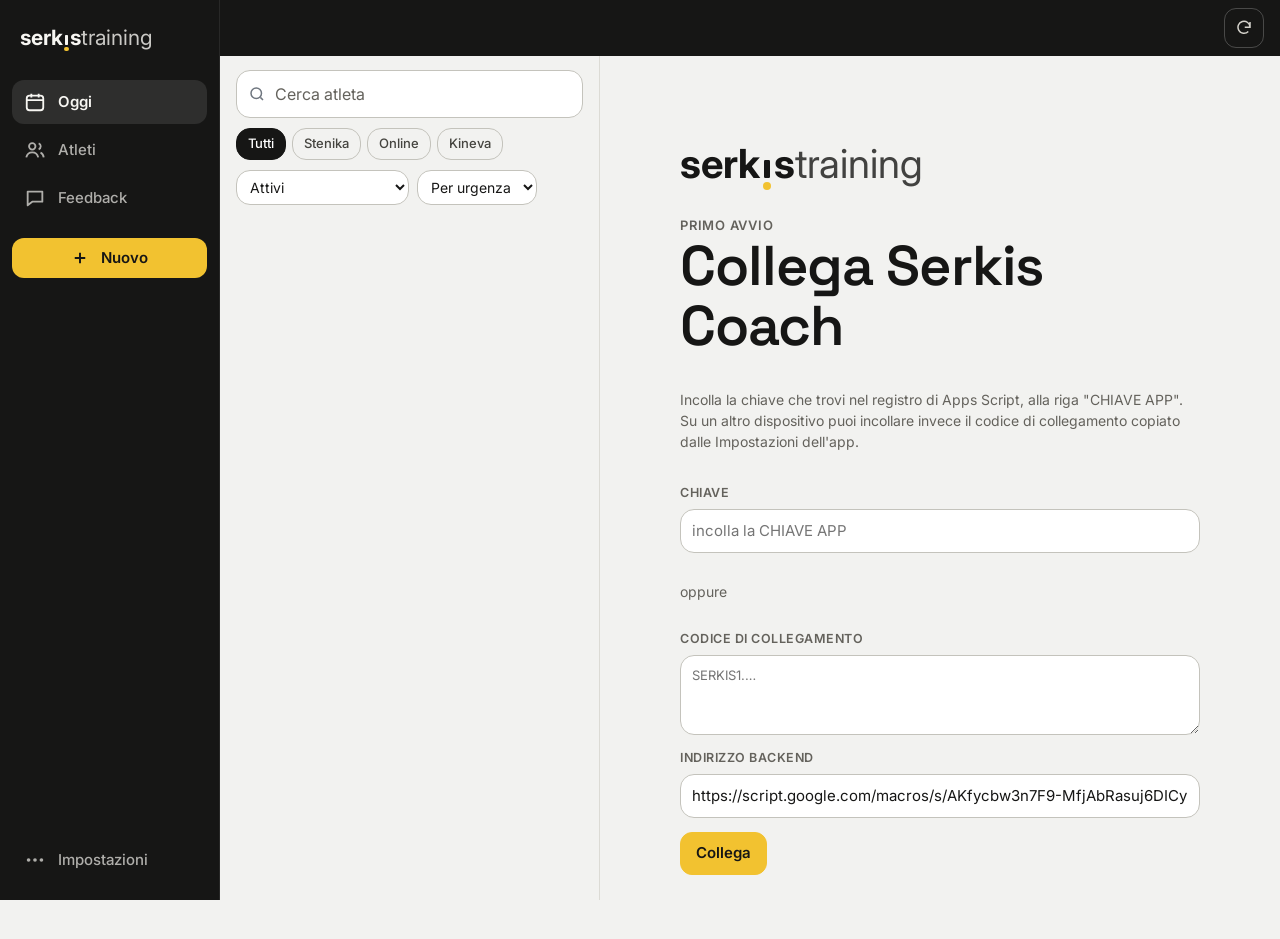
==== commit 2c2d7b93: "3.0 ufficiale: tema chiaro leggibile e nuova navigazione Co-Authored-By: Claude Opus 5.5 <noreply@an" ====
--- a/docs/index.html
+++ b/docs/index.html
@@ -2,19 +2,19 @@
 <html lang="it"><head>
 <meta charset="utf-8">
 <meta name="viewport" content="width=device-width,initial-scale=1,viewport-fit=cover">
-<title>Serkis Coach</title>
+<title>Serkistraining Coach</title>
 <meta name="description" content="Atleti, schede, test e feedback di Serkistraining">
-<meta name="theme-color" content="#0b0c0e">
+<meta name="theme-color" content="#0F0F10">
 <meta name="mobile-web-app-capable" content="yes">
 <meta name="apple-mobile-web-app-capable" content="yes">
 <meta name="apple-mobile-web-app-status-bar-style" content="black-translucent">
-<meta name="apple-mobile-web-app-title" content="Serkis">
+<meta name="apple-mobile-web-app-title" content="Coach">
 <meta name="robots" content="noindex">
 <link rel="manifest" href="manifest.webmanifest">
 <link rel="icon" href="favicon.svg" type="image/svg+xml">
 <link rel="icon" href="icons/favicon-32.png" sizes="32x32" type="image/png">
 <link rel="apple-touch-icon" href="icons/apple-touch-icon.png">
-<link rel="preconnect" href="https://fonts.googleapis.com"><link rel="preconnect" href="https://fonts.gstatic.com" crossorigin><link rel="stylesheet" href="https://fonts.googleapis.com/css2?family=Archivo:wdth,wght@62..125,300..900&family=JetBrains+Mono:wght@400;500;700&display=swap">
+<link rel="preconnect" href="https://fonts.googleapis.com"><link rel="preconnect" href="https://fonts.gstatic.com" crossorigin><link rel="stylesheet" href="https://fonts.googleapis.com/css2?family=Inter:wght@400;500;600;700&family=Space+Grotesk:wght@400;500;600;700&display=swap">
 <style>html{-webkit-text-size-adjust:100%}:root{padding-top:env(safe-area-inset-top,0px)}body{margin:0}img{max-width:100%}[hidden]{display:none!important}
 /* Layout: app a due colonne. Elenco atleti fisso a sinistra, schermata attiva a destra; su telefono una schermata alla volta con barra in basso.
    Identità Serkistraining: nero freddo, osso, rosso solo per marchio e priorità. Tema unico scuro, scelto. */
@@ -293,20 +293,347 @@
 @media (min-width:960px){.toast{bottom:24px}}
 @media (prefers-reduced-motion:reduce){*{animation:none!important;transition:none!important}}
 @media (prefers-reduced-motion:no-preference){.row,.tile,.chip,.btn,.tab{transition:background .12s,border-color .12s,color .12s}}
+
+/* ===== 2.0 · Identità giallo e nero: forme morbide, Space Grotesk + Inter, giallo solo per azioni e selezioni ===== */
+:root{
+  --bg:#0F0F10; --bg-2:#141416; --surface:#1B1B1D; --raised:#222225; --hover:#252528;
+  --line:#2A2A2E; --line-2:#3A3A3F;
+  --ink:#F4F2EC; --ink-2:#BDBAB2; --ink-3:#8E8C85; --on-ink:#141414;
+  --red:#F2C230; --red-ink:#FF9F5A; --red-soft:#3A2E10;
+  --ok:#6FCF97; --ok-soft:#14301F; --warn:#E9B949; --warn-soft:#332810; --bad:#FF8A5C; --bad-soft:#3A1E14;
+  --y:#F2C230; --y-soft:rgba(242,194,48,.14);
+  --f-d:"Space Grotesk","Inter",system-ui,sans-serif;
+  --f-b:"Inter",system-ui,-apple-system,"Segoe UI",Roboto,sans-serif;
+  --f-m:"Inter",system-ui,sans-serif;
+  --r:14px;
+}
+body::after{display:none}
+.disp{font-stretch:100%;font-weight:600;text-transform:none;line-height:1.08;letter-spacing:-.02em}
+.eyebrow{letter-spacing:.06em;font-weight:600;font-size:12px}
+.mono,.num{font-variant-numeric:tabular-nums}
+.today-h .disp{font-size:clamp(32px,7vw,48px)}
+.a-name{font-size:clamp(30px,6vw,44px)}
+.page-h .disp{font-size:clamp(30px,6vw,44px)}
+.btn{border-radius:12px;padding:9px 15px;border-color:var(--line)}
+.btn.pri,.btn.red{background:var(--y);color:var(--on-ink);border-color:var(--y)}
+.btn.pri:hover,.btn.red:hover{background:#FFD24D}
+.btn.on{border-color:var(--y);color:var(--y)}
+.btn:hover{border-color:var(--line-2)}
+.pill{border-radius:99px;padding:3px 9px;font-weight:600}
+.pill.ink{background:var(--y-soft);color:var(--y);border-color:transparent}
+.av{border-radius:12px;font-family:var(--f-b);font-stretch:100%;font-weight:600;font-size:14px;background:var(--surface);border-color:var(--line)}
+.tile{border-radius:18px;background:var(--surface);margin:0}
+.tile:hover{background:var(--raised)}
+.tile .n{font-stretch:100%;font-weight:600;font-size:40px;line-height:1}
+.tile .l{text-transform:none;letter-spacing:0;font-size:13px;font-weight:600}
+.tile.hot .n{color:var(--bad)}
+.tb{text-transform:none;letter-spacing:0;font-size:12px}
+.tb[aria-current="page"]{color:var(--ink)}
+.tb[aria-current="page"]::before{left:44%;right:44%;height:4px;border-radius:99px;top:auto;bottom:6px}
+.tab{border-radius:0}
+.sig{border-radius:18px;border-left-width:1px}
+.sig.bad{border-color:rgba(255,138,92,.4);background:rgba(255,138,92,.08)}
+.sig.warn{border-color:rgba(233,185,73,.35);background:rgba(233,185,73,.07)}
+.empty,.notice,.banner{border-radius:16px}
+.row[aria-current="true"]{background:var(--surface);border-radius:14px}
+.row[aria-current="true"]::after{display:none}
+.brand{gap:8px;align-items:baseline}
+.brand .wm{display:flex;align-items:baseline;font-family:"Space Grotesk",sans-serif;font-size:22px;letter-spacing:-.02em;line-height:1}
+.wm b{font-weight:700}.wm em{font-style:normal;font-weight:400;color:#CFCBC2}
+.wm .i{display:inline-flex;flex-direction:column;align-items:center;gap:.09em;margin:0 .07em}
+.wm .i span:first-child{width:.16em;height:.46em;border-radius:.03em;background:var(--ink)}
+.wm .i span:last-child{width:.21em;height:.21em;border-radius:50%;background:var(--y)}
+.brand-s{font-family:var(--f-b);letter-spacing:0;text-transform:none;font-size:12px;padding:2px 8px;border:1px solid var(--line);border-radius:99px;transform:none}
+.setup .wm{font-size:40px}
+/* pannello link cliente */
+.cl-panel{margin-top:14px;padding:18px;border-radius:20px;background:var(--surface);display:flex;flex-direction:column;gap:14px;max-width:640px}
+.cl-h{display:flex;align-items:center;gap:10px}.cl-h h3{margin:0;font-family:var(--f-d);font-size:18px;font-weight:600}
+.cl-link{padding:10px 12px;border-radius:12px;background:var(--raised);font-size:13px;color:var(--ink-2);overflow-wrap:anywhere}
+.cl-sws{display:flex;flex-direction:column;gap:2px}
+.cl-sw{display:flex;align-items:center;justify-content:space-between;gap:12px;min-height:44px;padding:0;border:0;background:none;text-align:left;font-size:14px}
+.tr{width:40px;height:24px;flex:none;border-radius:99px;display:flex;align-items:center;padding:3px;background:var(--line-2)}
+.tr i{width:18px;height:18px;border-radius:50%;background:var(--ink-3)}
+.tr.on{background:var(--y);justify-content:flex-end}.tr.on i{background:var(--on-ink)}
+.lnk{border:0;background:none;padding:0;color:var(--y);font-weight:600;text-decoration:underline;text-underline-offset:3px}
+/* scheda Feedback */
+.fb-bar{display:flex;flex-wrap:wrap;gap:10px;justify-content:space-between;margin-bottom:14px}
+.seg2{display:flex;gap:4px;padding:4px;border-radius:12px;background:var(--bg-2);flex-wrap:wrap}
+.seg2 button{border:0;background:none;color:var(--ink-3);padding:8px 14px;border-radius:9px;font-size:13px}
+.seg2 button.on{background:var(--hover);color:var(--ink);font-weight:600}
+.fb-weeks{display:flex;align-items:center;gap:8px;margin-bottom:12px}
+.fb-weeks .btn.sm{width:40px;height:40px;justify-content:center;padding:0;font-size:18px}
+.fb-wk{flex:1;display:grid;grid-template-columns:repeat(var(--n),minmax(0,1fr));gap:6px}
+.fb-wk button{height:40px;border-radius:12px;border:1px solid var(--line);background:var(--surface);font-size:13px;position:relative}
+.fb-wk button.on{background:var(--ink);color:var(--on-ink);border-color:var(--ink);font-weight:600}
+.fb-wk button.now::after{content:"";position:absolute;bottom:4px;left:50%;width:4px;height:4px;margin-left:-2px;border-radius:50%;background:var(--y)}
+.fb-st{display:flex;flex-wrap:wrap;justify-content:space-between;align-items:center;gap:8px;margin-bottom:10px;font-size:14px;color:var(--ink-2)}
+.fb-list{border-radius:20px;background:var(--bg-2);border:1px solid var(--line);overflow:hidden}
+.fb-row{display:flex;flex-wrap:wrap;gap:6px 16px;padding:14px 18px;border-top:1px solid var(--line)}
+.fb-row:first-child{border-top:0}
+.fb-ex{flex:1 1 200px;min-width:0;display:flex;flex-direction:column;gap:3px}
+.fb-ex b{font-size:14px}.fb-ex span{font-size:12px;color:var(--ink-3);white-space:nowrap;overflow:hidden;text-overflow:ellipsis}
+.fb-tx{flex:2 1 280px;min-width:0;display:flex;gap:10px;font-size:14px;line-height:1.5;color:var(--ink-2)}
+.fb-tx .dot{margin-top:7px;background:transparent}.fb-tx .dot.ok{background:var(--line-2)}
+.muted{color:var(--ink-3)}
+.tagy{display:inline-block;padding:1px 7px;border-radius:99px;background:var(--y-soft);color:var(--y);font-size:11px;font-weight:600}
+.tagy:empty{display:none}
+.fb-ex-list{display:flex;flex-direction:column;gap:10px}
+.fb-card{padding:14px 16px;border-radius:18px;background:var(--bg-2);border:1px solid var(--line);display:flex;flex-direction:column;gap:10px}
+.fb-cells{display:grid;grid-template-columns:repeat(auto-fill,minmax(150px,1fr));gap:6px}
+.fb-cell{padding:10px 12px;border-radius:12px;background:var(--surface);border:1px solid var(--line);display:flex;flex-direction:column;gap:4px;min-width:0}
+.fb-cell.now{border-color:var(--line-2)}
+.fb-cell.bad{background:rgba(255,138,92,.1);border-color:rgba(255,138,92,.4)}
+.fb-cell.warn{border-color:rgba(233,185,73,.4)}
+.fb-cell .h{display:flex;justify-content:space-between;font-size:11px;font-weight:600;color:var(--ink-3)}
+.fb-cell .d{font-size:12px;color:var(--ink-2);white-space:nowrap;overflow:hidden;text-overflow:ellipsis}
+.fb-cell .f{font-size:12px;line-height:1.4;display:-webkit-box;-webkit-line-clamp:3;-webkit-box-orient:vertical;overflow:hidden}
+.tab{font-family:var(--f-b);text-transform:none;letter-spacing:0;font-size:14px;font-weight:500}
+.tab[aria-selected="true"]{font-weight:600}
+.fb-cells{grid-template-columns:repeat(auto-fill,minmax(108px,1fr))}
+/* barra in alto: il logo non si stringe, l'orario si nasconde sui telefoni stretti */
+.brand{flex:none}
+.sync{flex:1 1 auto;text-align:right}
+@media (max-width:460px){.sync{display:none}}
+/* movimento: discreto, mai più di un terzo di secondo */
+@keyframes st-enter{from{opacity:0;transform:translateY(8px)}to{opacity:1;transform:none}}
+@keyframes st-fade{from{opacity:0}to{opacity:1}}
+@keyframes st-drop{from{opacity:0;transform:translateY(-6px)}to{opacity:1;transform:none}}
+@keyframes st-toast{from{opacity:0;transform:translate(-50%,10px)}}
+.enter{animation:st-enter .28s cubic-bezier(.2,.7,.2,1)}
+.enter .tile,.enter .block,.enter .a-top,.enter .sig{animation:st-enter .34s cubic-bezier(.2,.7,.2,1) both}
+.enter .tile:nth-child(2){animation-delay:.03s}.enter .tile:nth-child(3){animation-delay:.06s}.enter .tile:nth-child(4){animation-delay:.09s}
+.enter .block:nth-of-type(2){animation-delay:.05s}.enter .block:nth-of-type(3){animation-delay:.1s}.enter .sig{animation-delay:.05s}
+.fade{animation:st-fade .22s ease}
+.drop{animation:st-drop .22s cubic-bezier(.2,.7,.2,1)}
+.btn,.tile,.row,.tb,.tab,.seg2 button,.fb-wk button,.cl-sw,.trow .go,.ibtn,.brand{transition:transform .12s ease,background-color .15s,border-color .15s,color .15s}
+.btn:active,.ibtn:active,.seg2 button:active,.fb-wk button:active{transform:scale(.96)}
+.tile:active,.row:active,.trow .go:active,.tb:active{transform:scale(.985)}
+.toast:not([hidden]){animation:st-toast .22s ease}
+@media (prefers-reduced-motion:reduce){*,*::before,*::after{animation:none!important;transition:none!important}}
+.tiles{background:none;border:0;gap:8px;border-radius:0}
+
+/* ===== 3.0 · Leggibilità e navigazione =====
+   Tema chiaro di base, scuro leggibile a scelta (o automatico). Testo 16, livelli ben separati.
+   Navigazione: Oggi · Atleti · Nuovo · Feedback · Altro, in basso su telefono e a sinistra sul computer. */
+:root{
+  --bg:#F2F2F0; --bg-2:#F7F7F5; --surface:#FFFFFF; --raised:#F6F6F4; --hover:#EDEDEA;
+  --line:#DCDBD5; --line-2:#C4C3BC;
+  --ink:#161615; --ink-2:#45443F; --ink-3:#64625C; --on-ink:#FFFFFF;
+  --red:#F2C230; --red-ink:#B42318; --red-soft:#FCF1CC;
+  --y:#F2C230; --y-ink:#161615; --y-text:#7A5800; --y-soft:#FCF1CC;
+  --ok:#1D7A4B; --ok-soft:#E2F2E8; --warn:#8A5C00; --warn-soft:#FBEFCF; --bad:#B42318; --bad-soft:#FBE3DF;
+  --barbg:#161615; --sh:0 1px 2px rgba(20,20,18,.06),0 2px 8px rgba(20,20,18,.05);
+  --rail:220px;
+  color-scheme:light;
+}
+:root[data-theme="dark"]{
+  --bg:#0D0D0E; --bg-2:#161618; --surface:#1F1F22; --raised:#28282C; --hover:#2E2E33;
+  --line:#3A3A40; --line-2:#4C4C53;
+  --ink:#F7F6F2; --ink-2:#D4D2CB; --ink-3:#A9A79F; --on-ink:#161615;
+  --red:#F5C83A; --red-ink:#FF907A; --red-soft:rgba(245,200,58,.16);
+  --y:#F5C83A; --y-text:#F5C83A; --y-soft:rgba(245,200,58,.16);
+  --ok:#7FE0A7; --ok-soft:rgba(127,224,167,.14); --warn:#F5C24A; --warn-soft:rgba(245,194,74,.14); --bad:#FF907A; --bad-soft:rgba(255,144,122,.15);
+  --barbg:#0D0D0E; --sh:none; color-scheme:dark;
+}
+@media (prefers-color-scheme:dark){:root[data-theme="auto"]{
+  --bg:#0D0D0E; --bg-2:#161618; --surface:#1F1F22; --raised:#28282C; --hover:#2E2E33;
+  --line:#3A3A40; --line-2:#4C4C53;
+  --ink:#F7F6F2; --ink-2:#D4D2CB; --ink-3:#A9A79F; --on-ink:#161615;
+  --red:#F5C83A; --red-ink:#FF907A; --red-soft:rgba(245,200,58,.16);
+  --y:#F5C83A; --y-text:#F5C83A; --y-soft:rgba(245,200,58,.16);
+  --ok:#7FE0A7; --ok-soft:rgba(127,224,167,.14); --warn:#F5C24A; --warn-soft:rgba(245,194,74,.14); --bad:#FF907A; --bad-soft:rgba(255,144,122,.15);
+  --barbg:#0D0D0E; --sh:none; color-scheme:dark;
+}}
+html,body{background:var(--bg)}
+body{font-size:16px;color:var(--ink)}
+body::before{background:var(--barbg)}
+:focus-visible{outline:2px solid var(--ink)}
+.hint,.r-sub,.listfoot,.foot,.sig-h .src,.note-h,.file span,.card p{font-size:14px}
+.eyebrow{font-size:13px}
+.pill{font-size:12.5px}
+.facts dt,.ex-t,.editor label,.fld>span,th{font-size:12.5px;letter-spacing:.04em;font-family:var(--f-b);font-weight:600}
+.facts dd{font-family:var(--f-b);font-size:15px;font-weight:600}
+.btn{font-size:15px}
+.btn.sm{font-size:14px}
+.btn.pri,.btn.red{color:var(--y-ink)}
+.btn.on{color:var(--y-text);border-color:var(--y)}
+.chip[aria-pressed="true"]{color:var(--on-ink)}
+.pill.ink{color:var(--y-text)}
+.tagy,.lnk{color:var(--y-text)}
+.tile.hot .n{color:var(--bad)}
+.fb-wk button.on{color:var(--on-ink)}
+.tr.on i{background:var(--y-ink)}
+.ex-s{font-family:var(--f-b);font-size:14px}
+.row{padding-left:8px;border-radius:12px;border-bottom-color:var(--line)}
+.row[aria-current="true"]{background:var(--surface);box-shadow:var(--sh),inset 3px 0 0 var(--y)}
+.av{background:var(--raised);border-color:var(--line)}
+.av i{border-color:var(--bg)}
+.sig{background:var(--surface);border-color:var(--line)}
+.sig.bad{border-color:var(--bad);background:var(--bad-soft)}
+.sig.warn{border-color:var(--warn);background:var(--warn-soft)}
+.sig ul{color:var(--ink);font-size:15px}
+.sig-set button{font-size:13px;padding:5px 11px;border-radius:99px}
+.empty,.notice{background:var(--surface)}
+.fb-list,.fb-card{background:var(--surface)}
+.fb-cell{background:var(--raised)}
+.card{background:var(--surface);box-shadow:var(--sh)}
+.toast{background:var(--ink);color:var(--on-ink)}
+.cl-panel{background:var(--surface);border:1px solid var(--line);box-shadow:var(--sh)}
+.cl-link{background:var(--raised)}
+
+/* barra in alto: sempre scura, porta il marchio */
+.bar{background:var(--barbg);border-bottom:0;
+  --ink:#F7F6F2; --ink-2:#D4D2CB; --ink-3:#A9A79F; --surface:transparent; --line:rgba(255,255,255,.22); --line-2:rgba(255,255,255,.32); --hover:rgba(255,255,255,.08);color:var(--ink)}
+.bar .ibtn{border-radius:12px;width:40px;height:40px}
+.wm em{color:inherit;opacity:.8}
+.crumb{font-size:17px}
+.desk-gear{display:none!important}
+
+/* navigazione */
+.tabbar{background:var(--surface);border-top:1px solid var(--line)}
+.tabbar-in{grid-template-columns:repeat(5,1fr);align-items:end;padding-top:4px}
+.rail-brand{display:none}
+.tb{font-size:12px;color:var(--ink-3);padding-bottom:6px}
+.tb>span{line-height:1.2}
+.tb[aria-current="page"]{color:var(--ink)}
+.tb[aria-current="page"]::before{top:-4px;bottom:auto;left:32%;right:32%;height:3px;border-radius:99px;background:var(--y)}
+.tb.plus span.pl{width:48px;height:48px;border-radius:16px;background:var(--y);color:var(--y-ink);margin-top:-20px;box-shadow:0 4px 14px rgba(0,0,0,.18)}
+.tb.plus svg{width:22px;height:22px}
+.tb.plus[aria-current="page"]::before{display:none}
+.badge{position:absolute;top:2px;left:54%;min-width:19px;height:19px;padding:0 5px;border-radius:99px;background:var(--bad);color:#fff;font-size:11.5px;font-weight:700;display:grid;place-items:center;font-style:normal}
+@media (max-width:959px){
+  body[data-view="feedback"] .main{display:block}
+  body[data-view="feedback"] .side,body[data-view="impostazioni"] .side{display:none}
+  body[data-view="atleta"] .crumb{display:block;flex:1}
+  body[data-view="atleta"] .bar-act .ibtn:not(#menubtn){display:none}
+}
+@media (min-width:960px){
+  .tabbar{display:block!important;top:0;bottom:0;right:auto;width:var(--rail);border-top:0;border-right:1px solid rgba(255,255,255,.08);background:var(--barbg);padding:18px 12px;
+    --ink:#F7F6F2; --ink-3:rgba(247,246,242,.68)}
+  .tabbar-in{height:100%;display:flex;flex-direction:column;align-items:stretch;gap:4px}
+  .rail-brand{display:block;color:var(--ink);margin:0 8px 22px}
+  .rail-brand .wm{font-size:21px}
+  .tb{flex-direction:row;justify-content:flex-start;gap:12px;padding:11px 12px;border-radius:12px;font-size:15px;font-weight:500;color:var(--ink-3)}
+  .tb[aria-current="page"]{background:rgba(255,255,255,.1);color:var(--ink);font-weight:600}
+  .tb[aria-current="page"]::before{display:none}
+  .tb.plus{order:9;margin-top:14px;background:var(--y);color:var(--y-ink);justify-content:center;font-weight:600}
+  .tb.plus span.pl{width:auto;height:auto;margin:0;background:none;box-shadow:none;color:inherit}
+  .tb.plus span.pl svg{width:18px;height:18px}
+  #tb-impostazioni{order:10;margin-top:auto}
+  #tb-impostazioni span{font-size:0}#tb-impostazioni span::after{content:"Impostazioni";font-size:15px}
+  .badge{position:static;margin-left:auto}
+  .bar,.shell{margin-left:var(--rail)}
+  .bar .brand{display:none}
+  .bar-in{max-width:none}
+  .shell{max-width:none}
+  .side{background:var(--bg)}
+  body[data-view="atleta"] .crumb{display:none}
+}
+
+/* elenco atleti a gruppi */
+.grp{font-size:13px;font-weight:600;color:var(--ink-3);padding:14px 4px 6px;display:flex;justify-content:space-between}
+.list .row:first-of-type{border-top:0}
+
+/* oggi */
+.hello{display:flex;flex-direction:column;gap:2px;margin-bottom:16px}
+.hello h1{font-family:var(--f-d);font-weight:600;font-size:clamp(28px,6vw,40px);letter-spacing:-.02em;line-height:1.1;margin:0}
+.hello p{margin:0;color:var(--ink-2)}
+.counts{display:grid;grid-template-columns:repeat(3,minmax(0,1fr));gap:8px;margin-bottom:20px}
+.counts button{background:var(--surface);border:1px solid var(--line);border-radius:16px;padding:12px 14px;text-align:left;box-shadow:var(--sh);display:flex;flex-direction:column;gap:2px;min-width:0}
+.counts b{font-family:var(--f-d);font-size:30px;font-weight:600;line-height:1.1;font-variant-numeric:tabular-nums}
+.counts b.hot{color:var(--bad)}
+.counts span{font-size:13.5px;color:var(--ink-2);font-weight:500;line-height:1.25}
+.lbl{font-size:14px;font-weight:600;color:var(--ink-3);margin:18px 2px 8px;display:flex;justify-content:space-between;align-items:baseline;gap:10px}
+.lbl .lnk{font-size:14px;text-decoration:none}
+.todo{background:var(--surface);border:1px solid var(--line);border-radius:16px;box-shadow:var(--sh);overflow:hidden}
+.todo>div{display:grid;grid-template-columns:auto minmax(0,1fr) auto;gap:12px;align-items:center;padding:12px 14px;border-top:1px solid var(--line)}
+.todo>div:first-child{border-top:0}
+.todo .who{display:grid;grid-template-columns:auto minmax(0,1fr);gap:12px;align-items:center;background:none;border:0;padding:0;text-align:left;min-width:0;grid-column:1/3}
+.todo .who b{display:block;font-weight:600;white-space:nowrap;overflow:hidden;text-overflow:ellipsis}
+.todo .who small{display:block;color:var(--ink-2);font-size:14px;white-space:nowrap;overflow:hidden;text-overflow:ellipsis}
+.ico{width:40px;height:40px;border-radius:12px;display:grid;place-items:center;font-weight:700;font-size:14px;flex:none}
+.ico.bad{background:var(--bad-soft);color:var(--bad)}.ico.warn{background:var(--warn-soft);color:var(--warn)}.ico.ok{background:var(--ok-soft);color:var(--ok)}.ico.y{background:var(--y-soft);color:var(--y-text)}
+.todo .more{display:block;width:100%;border:0;border-top:1px solid var(--line);background:none;padding:12px;font-weight:600;color:var(--ink-2);font-size:14px}
+
+/* feedback in arrivo */
+.fbi{display:flex;flex-direction:column;gap:7px;padding:13px 14px;border-top:1px solid var(--line);background:none;border-left:0;border-right:0;border-bottom:0;width:100%;text-align:left}
+.fbi:first-child{border-top:0}
+.fbi .h{display:flex;gap:10px;align-items:center;min-width:0}
+.fbi .h b{font-weight:600;white-space:nowrap;overflow:hidden;text-overflow:ellipsis}
+.fbi .h small{color:var(--ink-3);font-size:13px;margin-left:auto;white-space:nowrap}
+.fbi .r{display:flex;gap:6px;flex-wrap:wrap}
+.fbi .r span{font-size:13px;padding:3px 9px;border-radius:8px;background:var(--raised);color:var(--ink-2);font-weight:500}
+.fbi .r span.bad{background:var(--bad-soft);color:var(--bad)}.fbi .r span.warn{background:var(--warn-soft);color:var(--warn)}.fbi .r span.ok{background:var(--ok-soft);color:var(--ok)}
+.fbi p{margin:0;font-size:14.5px;color:var(--ink-2)}
+.fbi .new{width:9px;height:9px;border-radius:50%;background:var(--y);flex:none;box-shadow:0 0 0 2px var(--y-soft)}
+.fbfl{display:flex;gap:6px;flex-wrap:wrap;margin-bottom:12px}
+
+/* atleta */
+.a-head{display:flex;gap:14px;align-items:center;margin-bottom:14px}
+.a-head .av{width:54px;height:54px;border-radius:16px;font-size:18px}
+.a-head h1{font-family:var(--f-d);font-weight:600;font-size:clamp(26px,5.5vw,38px);letter-spacing:-.02em;line-height:1.1;margin:0;text-wrap:balance;overflow-wrap:anywhere}
+.a-head p{margin:2px 0 0;color:var(--ink-2);font-size:15px}
+.a-grid{display:grid;grid-template-columns:minmax(0,1fr);gap:14px}
+.a-side{display:flex;flex-direction:column;gap:12px;min-width:0}
+.a-main{min-width:0}
+.next{border-radius:16px;padding:14px 16px;display:flex;flex-direction:column;gap:10px;background:var(--surface);border:1px solid var(--line);box-shadow:var(--sh)}
+.next.bad{background:var(--bad-soft);border-color:transparent;box-shadow:none}
+.next.warn{background:var(--warn-soft);border-color:transparent;box-shadow:none}
+.next.ok{background:var(--ok-soft);border-color:transparent;box-shadow:none}
+.next>b{font-size:14px;font-weight:700}
+.next.bad>b{color:var(--bad)}.next.warn>b{color:var(--warn)}.next.ok>b{color:var(--ok)}
+.next p{margin:0;font-size:15.5px}
+.next .ed-row .btn{min-height:44px}
+.a-tools{display:none;flex-wrap:wrap;gap:8px;margin-bottom:14px}
+.wkbox{display:flex;gap:6px;margin-bottom:12px}
+.wkbox span{flex:1;min-width:0;height:32px;border-radius:9px;display:grid;place-items:center;font-size:13px;font-weight:600;background:var(--surface);border:1px solid var(--line);color:var(--ink-3)}
+.wkbox span.done{background:var(--raised);color:var(--ink-2)}
+.wkbox span.now{background:var(--ink);color:var(--on-ink);border-color:var(--ink)}
+.wkbox span.over{background:var(--bad-soft);color:var(--bad);border-color:transparent}
+.facts2{display:grid;grid-template-columns:repeat(auto-fit,minmax(150px,1fr));gap:1px;background:var(--line);border:1px solid var(--line);border-radius:14px;overflow:hidden;margin:0 0 14px}
+.facts2 div{background:var(--surface);padding:10px 12px;min-width:0}
+.facts2 dt{font-size:12.5px;color:var(--ink-3);font-weight:600}
+.facts2 dd{margin:1px 0 0;font-weight:600;font-variant-numeric:tabular-nums;overflow-wrap:anywhere}
+.tabs{background:var(--bg);border-bottom-color:var(--line)}
+.tab{font-size:15px;padding:12px 13px;color:var(--ink-3)}
+.tab[aria-selected="true"]{color:var(--ink);border-bottom-color:var(--y)}
+.only-d{display:none}
+@media (min-width:1180px){
+  .a-grid{grid-template-columns:minmax(0,1fr) 320px;align-items:start}
+  .a-side{order:2;position:sticky;top:calc(var(--bar-h) + 12px)}
+  .a-main{order:1}
+  .a-tools{display:flex}
+  .only-d{display:block}.only-m{display:none}
+}
+@media (min-width:960px){body[data-view="atleta"] #menubtn{display:none!important}}
+
+/* menu azioni dal basso */
+.sheet{position:fixed;inset:0;z-index:50;background:rgba(10,10,10,.45);display:flex;align-items:flex-end;justify-content:center}
+.sheet .panel{width:100%;max-width:520px;background:var(--surface);border-radius:22px 22px 0 0;padding:8px 16px calc(18px + env(safe-area-inset-bottom,0px));display:flex;flex-direction:column;gap:2px;animation:st-sheet .22s cubic-bezier(.2,.7,.2,1)}
+.sheet .grab{width:40px;height:5px;border-radius:99px;background:var(--line-2);margin:6px auto 10px}
+.sheet .it{display:flex;align-items:center;gap:14px;border:0;background:none;padding:13px 8px;font-size:16px;font-weight:500;text-align:left;border-radius:12px;color:var(--ink);text-decoration:none}
+.sheet .it:hover{background:var(--raised)}
+.sheet .it svg{width:20px;height:20px;color:var(--ink-2);flex:none}
+.sheet .it small{margin-left:auto;color:var(--ink-3);font-size:13px}
+@keyframes st-sheet{from{transform:translateY(40px);opacity:.5}}
+.themes{display:flex;gap:6px;flex-wrap:wrap}
+.bar .desk-only{display:none!important}
 </style>
 </head><body>
 <header class="bar gut">
   <div class="bar-in">
     <button class="back" type="button" data-act="back" aria-label="Indietro"><svg viewBox="0 0 24 24" fill="none" stroke="currentColor" stroke-width="2.2"><path d="M15 5l-7 7 7 7"/></svg><span id="backlbl">Atleti</span></button>
     <button class="brand" type="button" data-go="oggi" aria-label="Serkis, vai a Oggi">
-      <svg viewBox="118 100 276 312" aria-hidden="true"><polygon fill="#eef0f2" points="148.0,104.0 334.0,104.0 364.0,134.0 364.0,156.0 200.0,156.0 200.0,214.0 148.0,214.0"/><polygon fill="#e3262b" points="126.0,230.0 386.0,230.0 386.0,282.0 126.0,282.0"/><polygon fill="#eef0f2" points="312.0,298.0 364.0,298.0 364.0,408.0 178.0,408.0 148.0,378.0 148.0,356.0 312.0,356.0"/></svg>
-      <span class="brand-w">SERKIS</span><span class="brand-s">Coach</span>
+      <svg viewBox="118 100 276 312" aria-hidden="true" hidden><polygon fill="#eef0f2" points="148.0,104.0 334.0,104.0 364.0,134.0 364.0,156.0 200.0,156.0 200.0,214.0 148.0,214.0"/><polygon fill="#e3262b" points="126.0,230.0 386.0,230.0 386.0,282.0 126.0,282.0"/><polygon fill="#eef0f2" points="312.0,298.0 364.0,298.0 364.0,408.0 178.0,408.0 148.0,378.0 148.0,356.0 312.0,356.0"/></svg>
+      <span class="wm"><b>serk</b><span class="i"><span></span><span></span></span><b>s</b><em>training</em></span><span class="brand-s">coach</span>
     </button>
+    <span class="crumb" id="crumb"></span>
     <div class="bar-act">
       <span class="sync" id="sync"></span>
       <button class="btn sm pri desk-only" type="button" data-go="nuovo"><svg viewBox="0 0 24 24" fill="none" stroke="currentColor" stroke-width="2.4"><path d="M12 5v14M5 12h14"/></svg>Nuovo</button>
       <button class="ibtn" type="button" id="refresh" aria-label="Aggiorna dati"><svg viewBox="0 0 24 24" fill="none" stroke="currentColor" stroke-width="2"><path d="M20 11a8 8 0 1 0-2.3 5.7M20 4v7h-7"/></svg></button>
-      <button class="ibtn" type="button" data-go="impostazioni" aria-label="Impostazioni"><svg viewBox="0 0 24 24" fill="none" stroke="currentColor" stroke-width="2"><circle cx="12" cy="12" r="3"/><path d="M19.4 15a1.7 1.7 0 0 0 .3 1.8l.1.1a2 2 0 1 1-2.8 2.8l-.1-.1a1.7 1.7 0 0 0-1.8-.3 1.7 1.7 0 0 0-1 1.5V21a2 2 0 1 1-4 0v-.1a1.7 1.7 0 0 0-1.1-1.5 1.7 1.7 0 0 0-1.8.3l-.1.1a2 2 0 1 1-2.8-2.8l.1-.1a1.7 1.7 0 0 0 .3-1.8 1.7 1.7 0 0 0-1.5-1H3a2 2 0 1 1 0-4h.1a1.7 1.7 0 0 0 1.5-1.1 1.7 1.7 0 0 0-.3-1.8l-.1-.1a2 2 0 1 1 2.8-2.8l.1.1a1.7 1.7 0 0 0 1.8.3H9a1.7 1.7 0 0 0 1-1.5V3a2 2 0 1 1 4 0v.1a1.7 1.7 0 0 0 1 1.5 1.7 1.7 0 0 0 1.8-.3l.1-.1a2 2 0 1 1 2.8 2.8l-.1.1a1.7 1.7 0 0 0-.3 1.8V9a1.7 1.7 0 0 0 1.5 1H21a2 2 0 1 1 0 4h-.1a1.7 1.7 0 0 0-1.5 1z"/></svg></button>
+      <button class="ibtn" type="button" id="menubtn" data-act="menu" aria-label="Altre azioni" hidden><svg viewBox="0 0 24 24" fill="currentColor"><circle cx="5" cy="12" r="2"/><circle cx="12" cy="12" r="2"/><circle cx="19" cy="12" r="2"/></svg></button>
+      <button class="ibtn desk-gear" type="button" data-go="impostazioni" aria-label="Impostazioni"><svg viewBox="0 0 24 24" fill="none" stroke="currentColor" stroke-width="2"><circle cx="12" cy="12" r="3"/><path d="M19.4 15a1.7 1.7 0 0 0 .3 1.8l.1.1a2 2 0 1 1-2.8 2.8l-.1-.1a1.7 1.7 0 0 0-1.8-.3 1.7 1.7 0 0 0-1 1.5V21a2 2 0 1 1-4 0v-.1a1.7 1.7 0 0 0-1.1-1.5 1.7 1.7 0 0 0-1.8.3l-.1.1a2 2 0 1 1-2.8-2.8l.1-.1a1.7 1.7 0 0 0 .3-1.8 1.7 1.7 0 0 0-1.5-1H3a2 2 0 1 1 0-4h.1a1.7 1.7 0 0 0 1.5-1.1 1.7 1.7 0 0 0-.3-1.8l-.1-.1a2 2 0 1 1 2.8-2.8l.1.1a1.7 1.7 0 0 0 1.8.3H9a1.7 1.7 0 0 0 1-1.5V3a2 2 0 1 1 4 0v.1a1.7 1.7 0 0 0 1 1.5 1.7 1.7 0 0 0 1.8-.3l.1-.1a2 2 0 1 1 2.8 2.8l-.1.1a1.7 1.7 0 0 0-.3 1.8V9a1.7 1.7 0 0 0 1.5 1H21a2 2 0 1 1 0 4h-.1a1.7 1.7 0 0 0-1.5 1z"/></svg></button>
     </div>
   </div>
 </header>
@@ -339,17 +666,156 @@
 </div>
 <nav class="tabbar" aria-label="Sezioni">
   <div class="tabbar-in">
-    <button class="tb" type="button" data-go="oggi" id="tb-oggi"><svg viewBox="0 0 24 24" fill="none" stroke="currentColor" stroke-width="2"><rect x="3" y="4" width="18" height="17" rx="1"/><path d="M3 9h18M8 2v4M16 2v4"/></svg>Oggi</button>
-    <button class="tb" type="button" data-go="atleti" id="tb-atleti"><svg viewBox="0 0 24 24" fill="none" stroke="currentColor" stroke-width="2"><circle cx="9" cy="8" r="3.5"/><path d="M2.5 20c.8-3.6 3.4-5.5 6.5-5.5s5.7 1.9 6.5 5.5M16 4.8a3.4 3.4 0 0 1 0 6.4M18 14.8c1.9.7 3.1 2.4 3.5 5.2"/></svg>Atleti</button>
-    <button class="tb plus" type="button" data-go="nuovo" id="tb-nuovo"><span class="pl"><svg viewBox="0 0 24 24" fill="none" stroke="currentColor" stroke-width="2.6"><path d="M12 5v14M5 12h14"/></svg></span>Nuovo</button>
+    <span class="rail-brand"><span class="wm" aria-label="serkistraining"><b>serk</b><span class="i"><span></span><span></span></span><b>s</b><em>training</em></span></span>
+    <button class="tb" type="button" data-go="oggi" id="tb-oggi"><svg viewBox="0 0 24 24" fill="none" stroke="currentColor" stroke-width="2"><rect x="3" y="5" width="18" height="16" rx="3"/><path d="M3 10h18M8 3v4M16 3v4"/></svg><span>Oggi</span></button>
+    <button class="tb" type="button" data-go="atleti" id="tb-atleti"><svg viewBox="0 0 24 24" fill="none" stroke="currentColor" stroke-width="2"><circle cx="9" cy="8" r="3.5"/><path d="M2.5 20c.8-3.6 3.4-5.5 6.5-5.5s5.7 1.9 6.5 5.5M16 4.8a3.4 3.4 0 0 1 0 6.4M18 14.8c1.9.7 3.1 2.4 3.5 5.2"/></svg><span>Atleti</span></button>
+    <button class="tb plus" type="button" data-go="nuovo" id="tb-nuovo"><span class="pl"><svg viewBox="0 0 24 24" fill="none" stroke="currentColor" stroke-width="2.6"><path d="M12 5v14M5 12h14"/></svg></span><span>Nuovo</span></button>
+    <button class="tb" type="button" data-go="feedback" id="tb-feedback"><svg viewBox="0 0 24 24" fill="none" stroke="currentColor" stroke-width="2" stroke-linejoin="round"><path d="M4 5h16v11H9l-5 4z"/></svg><span>Feedback</span><b class="badge" id="fbbadge" hidden></b></button>
+    <button class="tb" type="button" data-go="impostazioni" id="tb-impostazioni"><svg viewBox="0 0 24 24" fill="currentColor"><circle cx="5" cy="12" r="2"/><circle cx="12" cy="12" r="2"/><circle cx="19" cy="12" r="2"/></svg><span>Altro</span></button>
   </div>
 </nav>
+<div class="sheet" id="sheet" hidden></div>
 <div class="toast" id="toast" role="status" hidden></div>
 
 <script>
+/* Lettore delle schede per la pagina cliente e per l'app del coach.
+   Template supportati: "Programmazione" (GIORNO A/B/C, PROTOCOLLO, FEEDBACK con righe "Sett. N:")
+   e "Serkistraining" (G1/G2/G3, SCHEMA E REST, FEEDBACK con righe "SN  │"). */
+const SK=(()=>{
+  const MARK=/\((?:sett\.?|settimane?|s)\s*(\d+)(?:\s*[-\/]\s*(\d+))?\)\s*/i;
+  const DAY=/^(GIORNO|G|DAY|SEDUTA)\s*([A-Z0-9]{1,3})$/i;
+  const clean=v=>String(v==null?"":v).replace(/\r/g,"").trim();
+
+  // Dose della settimana w: righe senza "(sett. X)" valgono sempre; le altre solo nelle settimane indicate.
+  // Il testo prima del marcatore ("Emom:", "Ramping:") viene riportato sulle righe sorelle.
+  function doseFor(text,w){
+    const out=[];let prefix="";
+    for(const raw of String(text||"").split("\n")){
+      const m=raw.match(MARK);
+      if(!m){prefix="";out.push(raw);continue}
+      const before=raw.slice(0,m.index).trim();if(before)prefix=before;
+      const a=+m[1],b=m[2]?+m[2]:a;
+      if(w>=a&&w<=b)out.push(((prefix?prefix+" ":"")+raw.slice(m.index+m[0].length)).trim());
+    }
+    return out.join("\n").replace(/\n{3,}/g,"\n\n").trim();
+  }
+  function hasWeeks(text){return MARK.test(String(text||""))}
+
+  // Settimane in cui la nota chiede un video. Nessuna settimana indicata = tutte.
+  function video(note,n){
+    const s=String(note||"").split(/(?<=[.!?])\s+|\n+/).find(x=>/video/i.test(x));
+    if(!s)return null;
+    const tail=s.slice(s.search(/video/i));
+    const nums=/settiman|sett\./i.test(s)?[...tail.matchAll(/(\d+(?:[.,]\d+)?)(?!\s*(?:kg|rep|x|×|″|"|'|′|%|[.,]?\d))/gi)].map(m=>+m[1].replace(",",".")).filter(x=>Number.isInteger(x)&&x>=1&&x<=n):[];
+    return{weeks:nums.length?[...new Set(nums)]:Array.from({length:n},(_,i)=>i+1),text:s.trim()};
+  }
+
+  // Riga della settimana w nella cella FEEDBACK
+  function readFb(cell,w){
+    const re=new RegExp("^\\s*(?:Sett\\.?\\s*|S)"+w+"\\s*(?::|│)\\s*(.*)$");
+    const l=String(cell||"").split("\n").find(x=>re.test(x));
+    return l?l.match(re)[1].trim():"";
+  }
+  function fbWeeks(cell){return(String(cell||"").match(/^\s*(?:Sett\.?\s*|S)(\d+)\s*(?::|│)/gm)||[]).length}
+
+  // Testo che va nel foglio, e lettura al contrario per riprendere un feedback già inviato
+  function word(n){return n<=4?"facile":n<=7?"medio":"duro"}
+  function line(f){
+    if(f.skip)return"SALTATO · "+clean(f.why);
+    return[`RPE ${f.rpe} (${word(f.rpe)})`,`tecnica ${f.tec.toLowerCase()}`,f.pain!=null?`fastidio ${f.pain}/10`:null,clean(f.nota)||null].filter(Boolean).join(" · ");
+  }
+  function unline(s){
+    s=clean(s);if(!s)return null;
+    const sk=s.match(/^SALTATO\s*·?\s*(.*)$/i);if(sk)return{skip:true,why:sk[1]};
+    const f={},parts=s.split(" · ");const rest=[];
+    parts.forEach(p=>{let m;
+      if((m=p.match(/^RPE\s*(\d{1,2})/i)))f.rpe=+m[1];
+      else if((m=p.match(/^tecnica\s+(pulita|così così|da rivedere)$/i)))f.tec=m[1][0].toUpperCase()+m[1].slice(1);
+      else if((m=p.match(/^fastidio\s*(\d{1,2})\s*\/\s*10$/i)))f.pain=+m[1];
+      else rest.push(p)});
+    if(!f.rpe&&!f.tec)return{free:s};
+    f.nota=rest.join(" · ");return f;
+  }
+  function rpeOf(s){const m=String(s||"").match(/\bRPE\s*(\d{1,2})\b/i);return m?+m[1]:null}
+
+  function dayName(m){const k=m[1].toUpperCase();return(k==="SEDUTA"?"Seduta ":k==="DAY"?"Day ":"Giorno ")+m[2].toUpperCase()}
+
+  function parse(values){
+    const rows=(values||[]).map(r=>(r||[]).map(clean));
+    const out={days:[],nb:[],methods:{},weeks:null,start:null};
+    // intestazione: durata e data di inizio nelle prime righe
+    for(let r=0;r<Math.min(12,rows.length);r++)for(const c of rows[r]){
+      if(out.weeks==null){const m=c.match(/(\d{1,2})\s*settimane/i);if(m)out.weeks=+m[1]}
+      if(!out.start){const m=c.match(/(\d{1,2})\/(\d{1,2})\/(\d{4})/);if(m)out.start=new Date(+m[3],+m[2]-1,+m[1])}
+    }
+    let pendingDay=null,cur=null;
+    for(let r=0;r<rows.length;r++){
+      const row=rows[r],first=row.findIndex(c=>c);
+      if(first<0){cur=null;continue}
+      const u=row[first].toUpperCase();
+      if(u==="NB"){
+        const txt=row.slice(first+1).find(c=>c)||"";
+        out.nb=txt.split("\n").map(l=>l.replace(/^[•·\-\s]+/,"").trim()).filter(Boolean).map(l=>{const m=l.match(/^([^:]{2,40}):\s*(.+)$/);return m?{t:m[1].trim()+":",d:m[2].trim()}:{t:"",d:l}});
+        continue;
+      }
+      if(/^METODI PRESENTI/i.test(row[first])){
+        const nx=(rows[r+1]||[]).find(c=>c)||"";
+        nx.split(/\n\s*\n/).forEach(b=>{const m=b.trim().match(/^([A-ZÀ-Ü][A-ZÀ-Ü0-9 \-]{1,24}):\s*([\s\S]+)$/);if(m)out.methods[m[1].trim().toUpperCase()]=m[2].trim()});
+        r++;cur=null;continue;
+      }
+      const iName=row.findIndex(c=>/^ESERCIZIO/i.test(c)),iFb=row.findIndex(c=>/FEEDBACK/i.test(c));
+      const dm=row.map(c=>c.match(DAY)).find(Boolean);
+      if(iName>=0&&iFb>=0){
+        const label=dm?dayName(dm):pendingDay||("Giorno "+(out.days.length+1));
+        cur={label,row:r+1,cols:{name:iName,fb:iFb,dose:row.findIndex(c=>/PROTOCOLLO|SCHEMA|SET\b|SERIE/i.test(c)),note:row.findIndex(c=>/^NOTE/i.test(c))},items:[]};
+        out.days.push(cur);pendingDay=null;continue;
+      }
+      if(dm&&row.filter(c=>c).length<=3+12){pendingDay=dayName(dm);cur=null;continue}
+      if(!cur)continue;
+      const name=row[cur.cols.name]||"";
+      if(!name)continue;
+      cur.items.push({
+        name:name.replace(/\n\s*(?:SS|\+)\s*\n/gi," + ").replace(/\n+/g," "),
+        dose:cur.cols.dose>=0?row[cur.cols.dose]||"":"",
+        note:cur.cols.note>=0?row[cur.cols.note]||"":"",
+        fb:row[cur.cols.fb]||"",row:r+1,col:cur.cols.fb+1
+      });
+    }
+    out.days=out.days.filter(d=>d.items.length);
+    if(out.weeks==null){let m=0;out.days.forEach(d=>d.items.forEach(it=>{m=Math.max(m,fbWeeks(it.fb));(it.dose.match(new RegExp(MARK.source,"gi"))||[]).forEach(x=>{const k=x.match(MARK);m=Math.max(m,+(k[2]||k[1]))})}));out.weeks=m||null}
+    return out;
+  }
+
+  // Termini spiegati nella sezione METODI presenti nella dose
+  function methodsIn(text,methods){
+    const t=String(text||"");
+    return Object.keys(methods).filter(k=>new RegExp("(^|[^A-Za-zÀ-ü])"+k.replace(/[-\s]+/g,"[\\s-]*")+"(?![A-Za-zÀ-ü])","i").test(t));
+  }
+
+  // Avvisi: stesso esercizio a RPE 10 (o a RPE ≤6) per 3 settimane di fila, ed esercizi saltati
+  function alerts(P,upto){
+    const out=[];
+    P.days.forEach(d=>d.items.forEach(it=>{
+      let run10=0,runLow=0,best10=0,bestLow=0,end10=0,endLow=0;
+      for(let w=1;w<=(upto||12);w++){
+        const s=readFb(it.fb,w),r=rpeOf(s);
+        if(r===10){run10++;if(run10>=best10){best10=run10;end10=w}}else run10=0;
+        if(r!=null&&r<=6){runLow++;if(runLow>=bestLow){bestLow=runLow;endLow=w}}else runLow=0;
+        if(/^SALTATO/i.test(s))out.push({kind:"skip",level:"warn",day:d.label,ex:it.name,week:w,text:it.name+": saltato in sett. "+w+(s.replace(/^SALTATO\s*·?\s*/i,"")?" ("+s.replace(/^SALTATO\s*·?\s*/i,"")+")":"")});
+      }
+      if(best10>=3)out.push({kind:"hard",level:"bad",day:d.label,ex:it.name,week:end10,text:it.name+": RPE 10 per "+best10+" settimane di fila (fino alla sett. "+end10+")"});
+      if(bestLow>=3)out.push({kind:"easy",level:"warn",day:d.label,ex:it.name,week:endLow,text:it.name+": RPE 6 o meno per "+bestLow+" settimane di fila (fino alla sett. "+endLow+")"});
+    }));
+    return out;
+  }
+
+  return{doseFor,hasWeeks,video,readFb,fbWeeks,line,unline,rpeOf,word,parse,methodsIn,alerts};
+})();
+if(typeof module!=="undefined")module.exports=SK;
+
 (function(){
 "use strict";
-const VERSION="1.0";
+const VERSION="3.0";
 const NOTES_ID="1jzW0uELNty_8Dx0AWhwJXzg7YObm6Nr_fYbNlP0Z3mo";
 const NOTES_URL="https://docs.google.com/spreadsheets/d/"+NOTES_ID+"/edit";
 const DS_COACH="collection://264112d7-0f3d-80c1-9340-000bfe370a29";
@@ -370,6 +836,12 @@
   ext:'<svg viewBox="0 0 24 24" fill="none" stroke="currentColor" stroke-width="2"><path d="M14 4h6v6M20 4l-9 9M18 14v5a1 1 0 0 1-1 1H5a1 1 0 0 1-1-1V7a1 1 0 0 1 1-1h5"/></svg>',
   edit:'<svg viewBox="0 0 24 24" fill="none" stroke="currentColor" stroke-width="2"><path d="M4 20h4L19 9l-4-4L4 16v4zM13.5 6.5l4 4"/></svg>',
   plus:'<svg viewBox="0 0 24 24" fill="none" stroke="currentColor" stroke-width="2.4"><path d="M12 5v14M5 12h14"/></svg>',
+  link:'<svg viewBox="0 0 24 24" fill="none" stroke="currentColor" stroke-width="2" stroke-linecap="round"><path d="M10 14a4 4 0 0 0 5.7 0l3-3a4 4 0 0 0-5.7-5.7l-1 1M14 10a4 4 0 0 0-5.7 0l-3 3a4 4 0 0 0 5.7 5.7l1-1"/></svg>',
+  chat:'<svg viewBox="0 0 24 24" fill="none" stroke="currentColor" stroke-width="2" stroke-linejoin="round"><path d="M4 20l1.4-4.2A8 8 0 1 1 8.6 19z"/></svg>',
+  sheet:'<svg viewBox="0 0 24 24" fill="none" stroke="currentColor" stroke-width="2"><rect x="4" y="3" width="16" height="18" rx="2"/><path d="M8 8h8M8 12h8M8 16h5"/></svg>',
+  test:'<svg viewBox="0 0 24 24" fill="none" stroke="currentColor" stroke-width="2" stroke-linecap="round"><path d="M9 3h6M10 3v6l-5 9a2 2 0 0 0 1.8 3h10.4a2 2 0 0 0 1.8-3l-5-9V3"/></svg>',
+  notion:'<svg viewBox="0 0 24 24" fill="none" stroke="currentColor" stroke-width="2"><rect x="4" y="4" width="16" height="16" rx="3"/><path d="M9 16V8l6 8V8"/></svg>',
+  msg:'<svg viewBox="0 0 24 24" fill="none" stroke="currentColor" stroke-width="2" stroke-linejoin="round"><path d="M4 5h16v11H9l-5 4z"/></svg>',
   copy:'<svg viewBox="0 0 24 24" fill="none" stroke="currentColor" stroke-width="2"><rect x="9" y="9" width="11" height="11" rx="1"/><path d="M5 15V5a1 1 0 0 1 1-1h10"/></svg>'
 };
 
@@ -377,13 +849,16 @@
 const S={
   mode:IN_CLAUDE?"claude":"app",adapter:null,cfg:null,
   athletes:[],sheets:{},notes:[],notesState:"idle",notesErr:null,
-  files:{},tests:{},bodies:{},hist:{},ai:{},alt:{},sessSel:{},
-  view:"oggi",sel:null,tab:"scheda",prev:"oggi",
+  files:{},tests:{},bodies:{},hist:{},ai:{},alt:{},sessSel:{},pickTab:{},
+  view:"oggi",sel:null,tab:"panoramica",prev:"oggi",fbf:"tutti",todoAll:false,menu:false,fbPrevSeen:null,
   filter:{sede:"all",stato:"attivi",focus:null,q:""},sort:"urgenza",
   load:{state:"idle",err:null,at:null},edit:null,editErr:null,saving:false,
   templates:null,tplErr:null,nuovo:null,created:null,creating:false,createErr:null,
-  drafts:{},extra:{},nav:0,delArm:null,unlinkArm:false,setupErr:null,setupBusy:false
+  drafts:{},extra:{},nav:0,delArm:null,unlinkArm:false,setupErr:null,setupBusy:false,
+  clients:{},clientsState:"idle",clientOpen:false,clientBusy:false,fbLog:[],fbView:{mode:"week",week:null,day:0},pinned:{}
 };
+function applyTheme(t){document.documentElement.dataset.theme=t||"light";const m=document.querySelector('meta[name="theme-color"]');if(m)m.content="#161615"}
+applyTheme(store.get("theme","light"));
 (function(){const p=store.get("prefs",{});if(p.sede)S.filter.sede=p.sede;if(p.stato)S.filter.stato=p.stato;if(p.sort)S.sort=p.sort;if(p.tab)S.tab=p.tab})();
 function savePrefs(){store.set("prefs",{sede:S.filter.sede,stato:S.filter.stato,sort:S.sort,tab:S.tab})}
 
@@ -414,24 +889,34 @@
 
 /* ================= atleti ================= */
 function nid(u){const s=String(u||"").replace(/-/g,"");const m=s.match(/([0-9a-f]{32})/i);return m?m[1].toLowerCase():null}
-function sheetIdOf(v){if(v==null)return null;const s=typeof v==="string"?v:JSON.stringify(v);const m=s.match(/spreadsheets\/d\/([A-Za-z0-9_-]{20,})/);return m?m[1]:null}
+function linksOf(v){
+  if(v==null)return[];let s=typeof v==="string"?v:JSON.stringify(v);
+  if(/%2F/i.test(s))s=s.replace(/[^"\s,\]\[]+/g,m=>{if(!/%[0-9A-F]{2}/i.test(m))return m;try{return decodeURIComponent(decodeURIComponent(m))}catch(e){try{return decodeURIComponent(m)}catch(x){return m}}});
+  const out=[],re=/spreadsheets\/d\/([A-Za-z0-9_-]{20,})([^"\s,\]]*)/g;let m;
+  while((m=re.exec(s))){const g=(m[2].match(/[#&?]gid=(\d+)/)||[])[1]||null;const ex=out.find(x=>x.id===m[1]);if(ex){if(g)ex.gid=g}else out.push({id:m[1],gid:g})}
+  return out;
+}
+function sheetIdOf(v){const l=linksOf(v);return l.length?l[0].id:null}
 function slugOf(n){return norm(n).replace(/[^a-z0-9]+/g,"-").replace(/^-+|-+$/g,"")||"atleta"}
 function sedeOf(tag,src){if(src==="vf")return"kineva";tag=String(tag||"");return /STENIKA/i.test(tag)?"stenika":/ONLINE|MESI/i.test(tag)?"online":"altro"}
 function fromCoachRow(r){
   return{src:"coach",id:nid(r.url),name:String(r["Nome Cognome"]||"Senza nome").trim(),tag:String(r["Multi-select"]||""),
     status:r["Status programma"]||"—",start:r["date:Data inizio:start"]||null,dur:parseInt(r["Durata scheda"],10)||null,
-    subStart:r["date:Inizio abbonamento:start"]||null,sheetId:sheetIdOf(r["Training Program"]),
+    subStart:r["date:Inizio abbonamento:start"]||null,sheetLinks:linksOf(r["Training Program"]),
     notionUrl:r.url,analisiUrl:r["Analisi allenamento"]||null};
 }
 function fromVFRow(r){
   return{src:"vf",id:nid(r.url),name:String(r["Nome Cognome"]||"Senza nome").trim(),tag:"Kineva",status:r["Stato"]||"—",
     start:r["date:Inizio programma:start"]||null,dur:null,firstEval:r["date:Data prima valutazione:start"]||null,
-    sheetId:sheetIdOf(r["Scheda"]),valId:sheetIdOf(r["Valutazione"]),notionUrl:r.url,videoUrl:r["Cartella video Drive"]||null};
+    sheetLinks:linksOf(r["Scheda"]),valId:sheetIdOf(r["Valutazione"]),notionUrl:r.url,videoUrl:r["Cartella video Drive"]||null};
 }
 const SEDE={stenika:"Stenika",online:"Online",kineva:"Kineva",altro:"Da classificare"};
 function finalize(list){
   const used={};
   return list.filter(a=>a&&a.id).map(a=>{
+    if(!a.sheetLinks)a.sheetLinks=a.sheetId?[{id:a.sheetId,gid:a.sheetGid||null}]:[];
+    if(!a.sheetId&&a.sheetLinks.length){const l=a.sheetLinks[a.sheetLinks.length-1];a.sheetId=l.id;a.sheetGid=l.gid}
+    if(a.sheetId&&!a.sheetGid){const l=a.sheetLinks.find(x=>x.id===a.sheetId);if(l)a.sheetGid=l.gid}
     a.sede=sedeOf(a.tag,a.src);a.startD=pd(a.start);a.subD=pd(a.subStart);a.evalD=pd(a.firstEval);
     a.wk=weekInfo(a.startD,a.dur);a.active=a.status!=="Fine collaborazione";
     let s=slugOf(a.name);if(used[s])s+="-"+(a.src==="vf"?"kineva":++used[s]);used[s]=1;a.slug=s;
@@ -439,70 +924,134 @@
     return a;
   });
 }
+function linkIds(a){const ids=(a.sheetLinks||[]).map(l=>l.id);if(a.sheetId&&!ids.includes(a.sheetId))ids.push(a.sheetId);return ids}
+const NOT_SCHEDA=/(foglio ore|modulo|anagrafica|trattament|massagg|fattura|\bore_|\bsergio\b|layout|\bprove\b|copia di|copy of)/;
 function surname(n){const p=String(n).trim().split(/\s+/);return p[p.length-1]||n}
 const byId=id=>S.athletes.find(a=>a.id===id);
 
 /* ================= lettura fogli ================= */
-const HDR_KEYS=["ESERCIZIO","VOCE"];
+// Riconosce: template Serkis (G1 · ESERCIZIO · SCHEMA E REST · NOTE · FEEDBACK S1–S6),
+// schede vecchie (GIORNO N · ESERCIZIO - SERIE x REP/TEMPO con esercizio e schema nella stessa cella,
+// feedback ➊–➏ anche su colonne senza intestazione, oppure colonne "Sett #N"), schede VF, test e valutazioni.
+function isHdrCell(c){const u=String(c||"").trim().toUpperCase();return u==="VOCE"||(u.startsWith("ESERCIZIO")&&u.length<=40)}
 function colKey(label){
   const u=label.toUpperCase().trim();
-  if(u.startsWith("ESERCIZIO")||u==="VOCE")return"ex";
-  if(u.startsWith("SCHEMA"))return"schema";if(u.startsWith("NOTE"))return"note";if(u.startsWith("FEEDBACK"))return"fb";
+  if(u.startsWith("ESERCIZIO"))return /SERIE|REP|SCHEMA/.test(u)?"exs":"ex";
+  if(u==="VOCE")return"ex";
+  if(u.startsWith("SCHEMA")||/^(SET|SERIE)\s*[X×]\s*(REP|RIP)/.test(u))return"schema";if(u.startsWith("NOTE"))return"note";if(u.startsWith("FEEDBACK"))return"fb";
+  if(/^SETT(IMANA)?\.?\s*#?\s*\d+$/.test(u))return"fb";
   if(u.startsWith("PROTOCOLLO"))return"prot";if(u.startsWith("RISULTATO"))return"ris";if(u==="SERIE")return"serie";
   if(u.startsWith("RIP"))return"rip";if(u.startsWith("RECUPERO"))return"rec";if(u.startsWith("TIPOLOGIA"))return"tipo";
   return"x";
 }
-const MONO={schema:1,serie:1,rip:1,rec:1,ris:1};
+const MONO={schema:1,serie:1,rip:1,rec:1,ris:1,exs:1};
 function slotTitle(t){const m=String(t).trim().match(/^(G|D|DAY|GIORNO|SEDUTA)\s*(\w+)$/i);if(!m)return t;const k=m[1].toUpperCase();return(k==="G"||k==="GIORNO"?"Giorno ":k==="SEDUTA"?"Seduta ":"Day ")+m[2]}
+const METH=/^(?:\d+\s*[x×]?\s*)?(jump\s*set|super\s*set|superserie|giant\s*set|drop\s*set|circuito|e\d*["″'’′]?mom|amrap|ladder|cluster|ramping|tabata|blocco|accumulo|density|rest[\s-]*pause|rt\b|rxt\b|rest\b|recuper|poi fai|dopo |riscald|defatic|finisher|round\b)/i;
+// blocchi a tempo o a giri (AMRAP, EMOM, circuiti): niente grafico dei kg
+const BLOCK=/^(amrap|e\d*["″'’′]?mom|circuito|tabata|round\b|finisher|density|accumulo)/i;
+function isNameLine(l){
+  if(!l||l.length>48||/^[-–(•*➊-➓①-⑩❶-❿]/.test(l))return false;
+  if(/\d\s*[x×]\s*\(?\d/.test(l)||/kg\b/i.test(l)||/\d+\s*["'″′]/.test(l)||METH.test(l))return false;
+  return /^[A-ZÀ-Ü][A-ZÀ-Ü ]{2,}/.test(l);
+}
+function splitExercises(text){
+  const out=[];let cur=null;
+  String(text||"").split("\n").map(s=>s.trim()).forEach(l=>{
+    if(!l)return;
+    const m=l.match(/^([A-ZÀ-Ü][A-ZÀ-Ü0-9 '’.\/&+]{1,40}?)\s*:\s*(.+)$/);
+    if(m&&!METH.test(m[1])){cur={name:m[1].trim(),plan:[m[2]]};out.push(cur);return}
+    if(isNameLine(l)){cur={name:l,plan:[]};out.push(cur);return}
+    if(!cur){cur={name:"",plan:[]};out.push(cur)}
+    cur.plan.push(l);
+  });
+  return out.filter(e=>e.name||e.plan.length);
+}
+function exLabel(sec,it){
+  if(sec.cols.some(c=>c.key==="exs")){const n=splitExercises(it.ex).map(e=>e.name).filter(Boolean);if(n.length)return n.join(" + ")}
+  const ls=it.ex.split("\n").map(s=>s.trim()).filter(Boolean);if(ls[0]&&BLOCK.test(ls[0]))return ls[0];
+  return ls.find(l=>!METH.test(l)&&l!=="+"&&!/^ss$/i.test(l))||ls[0]||it.ex;
+}
+function metaDate(rows){
+  for(let r=0;r<Math.min(14,rows.length);r++){
+    const row=rows[r];if(!row.some(c=>/training program|periodo|data\b/i.test(c)))continue;
+    for(const c of row){const d=parseIt(c);if(d)return d}
+  }
+  for(let r=0;r<Math.min(14,rows.length);r++)for(const c of rows[r]){if(c.length<=40){const d=parseIt(c);if(d)return d}}
+  return null;
+}
+function sanePlanDate(d){
+  if(!d)return d;const hi=Date.now()+400*864e5;if(+d<=hi)return d;
+  for(const k of[900,100,10,1]){const c=new Date(d);c.setFullYear(d.getFullYear()-k);if(+c<=hi&&c.getFullYear()>=2015)return c}
+  return d;
+}
 function parseSheet(values){
   const rows=(values||[]).map(r=>(r||[]).map(c=>String(c==null?"":c)));
   const out={sections:[],meta:{},hasFeedback:false,kind:"altro"};
-  for(let r=0;r<Math.min(10,rows.length);r++){
+  for(let r=0;r<Math.min(12,rows.length);r++){
     rows[r].forEach((c,ci)=>{
       const t=c.trim(),u=t.toUpperCase();let m;
       if((m=t.match(/^Periodo:\s*(.+)$/i)))out.meta.periodo=m[1];
-      else if((m=t.match(/^Nome:\s*(.+)$/i)))out.meta.nome=m[1];
+      else if((m=t.match(/^(?:Nome|Atleta|Atelta):\s*(.+)$/i)))out.meta.nome=m[1].trim();
       else if(u==="NOME"||u==="PERIODO"||u==="DATA"){const v=(rows[r].slice(ci+1).find(x=>x.trim())||"").trim();const k=u.toLowerCase();if(v&&!["NOME","PERIODO","DATA"].includes(v.toUpperCase()))out.meta[k]=v}
+      else if(/^PROGRAMMA DI ALLENAMENTO\s*#?\s*\d+/i.test(t))out.meta.numero=t.replace(/^PROGRAMMA DI ALLENAMENTO\s*/i,"");
     });
   }
+  out.meta.when=sanePlanDate(parseIt(out.meta.periodo)||parseIt(out.meta.data)||metaDate(rows));
   let i=0;
   while(i<rows.length){
-    const row=rows[i];const exCol=row.findIndex(c=>HDR_KEYS.includes(c.trim().toUpperCase()));
+    const row=rows[i];const exCol=row.findIndex(isHdrCell);
     if(exCol===-1){i++;continue}
-    let first=exCol;while(first>0&&row[first-1].trim())first--;
-    let last=exCol;while(last+1<row.length&&row[last+1].trim())last++;
     let slotCol=-1,title="";const cols=[];
-    for(let c=first;c<=last;c++){
-      const t=row[c].trim();
+    for(let c=0;c<row.length;c++){
+      const t=row[c].trim();if(!t)continue;
       if(c<exCol&&/^(G|D|DAY|GIORNO|SEDUTA)?\s*\d{0,2}$/i.test(t)&&t.length<=8){slotCol=c;title=slotTitle(t);continue}
-      cols.push({c,label:t,key:colKey(t)});
+      const key=colKey(t);
+      const adjacent=(row[c-1]||"").trim()||(row[c+1]||"").trim();
+      if(key!=="x"||adjacent||c===exCol)cols.push({c,label:t,key,week:key==="fb"?((t.match(/(\d+)\s*$/)||[])[1]?+(t.match(/(\d+)\s*$/)[1]):null):null});
     }
+    if(slotCol<0&&exCol>0&&!row[exCol-1].trim())slotCol=exCol-1;
     if(!title){
       for(let j=i-1;j>=0&&j>=i-3;j--){const f=rows[j].find(x=>x.trim());if(!f)continue;const t=f.trim();
-        if(t.length<=60&&!/^(NOME|DATA|PERIODO)\b/i.test(t)&&!t.includes(":")&&!/^[─—-]+/.test(t)){title=t;break}}
+        if(t.length<=60&&!/^(NOME|DATA|PERIODO)\b/i.test(t)&&!t.includes(":")&&!/^[─—-]+/.test(t)&&!/^➍|giornata no/i.test(t)){title=t;break}}
     }
-    const sec={title:title||"Sezione",hr:i+1,cols,slotCol,exCol,items:[],kind:"altro"};
-    const keys=cols.map(c=>c.key);
-    sec.kind=keys.includes("ris")?"test":(keys.includes("schema")||keys.includes("serie"))?"scheda":"altro";
-    if(keys.includes("fb"))out.hasFeedback=true;
-    const lo=Math.min(first,slotCol>=0?slotCol:first),hi=last;
+    const hdrRow=i+1,lo=Math.min(...cols.map(c=>c.c)),hi=Math.max(...cols.map(c=>c.c));
+    // righe della sezione
+    const secRows=[];let freeAfter=[];
     i++;
     while(i<rows.length){
       const rr=rows[i];
-      const inSec=rr.slice(lo,hi+1);
-      if(!inSec.some(c=>c.trim())){
+      if(!rr.slice(lo,hi+1).some(c=>c.trim())){
         let k=0;while(i+k<rows.length&&!(rows[i+k]||[]).slice(lo,hi+1).some(c=>String(c).trim()))k++;
-        if(k>=3&&i+k<rows.length&&slotCol<0){for(let j=0;j<Math.min(k-1,12);j++){const cells={};cols.forEach(col=>{cells[col.c]=""});sec.items.push({r:i+j+1,cells,ex:"",empty:true,slot:"",fb:[]})}}
+        if(k>=3&&i+k<rows.length&&slotCol<0)for(let j=0;j<Math.min(k-1,12);j++)freeAfter.push(i+j);
         break;
       }
-      if(rr.some(c=>HDR_KEYS.includes(c.trim().toUpperCase())))break;
-      if(/^(COME COMPILARE|METODI|▤|NOTA BENE|OSSERVAZIONI GENERALI)/i.test((rr.find(c=>c.trim())||"").trim()))break;
-      const cells={};cols.forEach(col=>{cells[col.c]=rr[col.c]||""});
-      const ex=(rr[exCol]||"").trim();
-      const it={r:i+1,cells,ex,empty:!ex,slot:slotCol>=0?(rr[slotCol]||"").trim():""};
-      const fbc=cols.find(c=>c.key==="fb");it.fb=fbc?splitFeedback(cells[fbc.c]):[];
-      sec.items.push(it);i++;
+      if(rr.some(isHdrCell))break;
+      if(/^(COME COMPILARE|METODI|▤|NOTA BENE|OSSERVAZIONI GENERALI|EMOM:|AMRAP:)/i.test((rr.find(c=>c.trim())||"").trim()))break;
+      secRows.push(i);i++;
     }
+    // colonne senza intestazione: prendono il tipo della colonna a sinistra (schema su più colonne, feedback ➍–➏ a destra di FEEDBACK)
+    {const lastHdr=cols[cols.length-1];let maxC=hi;
+      if(lastHdr&&lastHdr.key==="fb")secRows.forEach(r=>{rows[r].forEach((c,ci)=>{if(c.trim()&&ci>maxC&&ci<=hi+4)maxC=ci})});
+      for(let c=lo+1;c<=maxC;c++){
+        if(cols.some(x=>x.c===c)||(row[c]||"").trim()||!secRows.some(r=>(rows[r][c]||"").trim()))continue;
+        const left=cols.filter(x=>x.c<c).sort((x,y)=>y.c-x.c)[0];if(!left)continue;
+        if(left.key==="fb")cols.push({c,label:"FEEDBACK",key:"fb",week:null,extra:true});
+        else if(left.key==="schema"||(left.key==="exs"&&c===left.c+1))cols.push({c,label:(left.key==="exs"?"SCHEMA":left.label.replace(/\s*\(\d+\)$/,""))+" (2)",key:"schema",extra:true});
+      }
+      cols.sort((x,y)=>x.c-y.c);
+    }
+    if(cols.some(x=>x.key==="prot")&&!cols.some(x=>x.key==="ris"))cols.forEach(x=>{if(x.key==="prot")x.key="schema"});
+    const sec={title:title||"Sezione",hr:hdrRow,cols,slotCol,exCol,items:[],kind:"altro"};
+    const keys=cols.map(c=>c.key);
+    sec.kind=keys.includes("ris")?"test":(keys.includes("schema")||keys.includes("serie")||keys.includes("exs"))?"scheda":"altro";
+    if(keys.includes("fb"))out.hasFeedback=true;
+    const mk=r=>{const rr=rows[r]||[];const cells={};cols.forEach(col=>{cells[col.c]=rr[col.c]||""});const ex=(rr[exCol]||"").trim();
+      const it={r:r+1,cells,ex,empty:!ex,slot:slotCol>=0?(rr[slotCol]||"").trim():""};
+      it.fb=[];cols.filter(c=>c.key==="fb").forEach(c=>{const v=cells[c.c];if(!String(v).trim())return;
+        if(c.week){const t=String(v).trim();it.fb.push({week:c.week,text:t,tone:tone(t)})}else it.fb.push(...splitFeedback(v))});
+      it.fb.sort((a,b)=>(a.week||0)-(b.week||0));return it};
+    secRows.forEach(r=>sec.items.push(mk(r)));
+    freeAfter.forEach(r=>{const cells={};cols.forEach(col=>{cells[col.c]=""});sec.items.push({r:r+1,cells,ex:"",empty:true,slot:"",fb:[]})});
     out.sections.push(sec);
   }
   const kinds=out.sections.map(s=>s.kind);
@@ -511,14 +1060,16 @@
 }
 function cellOf(sec,it,key){const c=sec.cols.find(x=>x.key===key);return c?(it.cells[c.c]||"").trim():""}
 const RED=/(dolor|fastidi|infortun|\bmale\b|fa male|mal di|pain|hurt|injur|strapp|contrattur|infiamm|formicol)/i;
-const YEL=/(tost|difficil|durissim|pesant|stanc|\bcott[oa]\b|troppo|non riesc|non (sono )?riuscit|saltat|\bhard\b|tough|bloccat|fatica alta|faticos|crampi|cedut)/i;
+const YEL=/(tost|difficil|durissim|pesant|stanc|\bcott[oa]\b|troppo|non riesc|non (sono )?riuscit|saltat|\bhard\b|tough|bloccat|fatica alta|faticos|crampi|cedut|calant)/i;
 const GRN=/(facil|\bbene\b|meglio|easy|good|\bok\b|\bfine\b|ottim|tranquill|sciolt|\btop\b)/i;
 function tone(t){const s=String(t||"").replace(/non male/ig,"");if(RED.test(s))return"bad";if(YEL.test(s))return"warn";if(GRN.test(s))return"ok";return""}
+const CIRC={"➊":1,"➋":2,"➌":3,"➍":4,"➎":5,"➏":6,"➐":7,"➑":8,"➒":9,"➓":10,"①":1,"②":2,"③":3,"④":4,"⑤":5,"⑥":6,"⑦":7,"⑧":8,"⑨":9,"⑩":10,"❶":1,"❷":2,"❸":3,"❹":4,"❺":5,"❻":6,"❼":7,"❽":8,"❾":9,"❿":10};
 function splitFeedback(txt){
-  txt=String(txt||"");if(!txt.trim())return[];
-  const re=/(^|[\s;,(|])((?:week|wk|sett(?:imana)?\.?)\s*(\d{1,2})\s*[-–—:.)]?|(?:w|s)\s?(\d{1,2})\s*[-–—:.)])/gi;
+  txt=String(txt||"").replace(/[➊-➓①-⑩❶-❿]/g,c=>" W"+CIRC[c]+": ");if(!txt.trim())return[];
+  const re=/(^|[\s;,(|.])((?:week|wk|sett(?:imana)?\.?)\s*#?\s*(\d{1,2})\b\s*[-–—:.)]?|(?:w|s)\s?(\d{1,2})\s*[-–—:.)]|(\d{1,2})\s*°?\s*sett(?:imana|\.)?\b\s*[-–—:.)]?|(prima|seconda|terza|quarta|quinta|sesta|settima|ottava)\s+sett(?:imana)?\b\s*[-–—:.)]?)/gi;
+  const ORD={prima:1,seconda:2,terza:3,quarta:4,quinta:5,sesta:6,settima:7,ottava:8};
   const marks=[];let m;
-  while((m=re.exec(txt))){marks.push({i:m.index+m[1].length,end:m.index+m[0].length,w:+(m[3]||m[4])})}
+  while((m=re.exec(txt))){const w=+(m[3]||m[4]||m[5])||ORD[String(m[6]||"").toLowerCase()];if(w&&w<=12)marks.push({i:m.index+m[1].length,end:m.index+m[0].length,w})}
   if(!marks.length){const t=txt.trim();return[{week:null,text:t,tone:tone(t)}]}
   const res=[];const pre=txt.slice(0,marks[0].i).trim();if(pre)res.push({week:null,text:pre,tone:tone(pre)});
   marks.forEach((mk,k)=>{const b=k+1<marks.length?marks[k+1].i:txt.length;const t=txt.slice(mk.end,b).replace(/^[\s;,.|:\-–]+|[\s;,|]+$/g,"").trim();res.push({week:mk.w,text:t,tone:tone(t)})});
@@ -527,46 +1078,107 @@
 function analyze(P){
   const weeks=new Set(),flags=[];
   P.sections.forEach(sec=>sec.items.forEach(it=>{if(it.empty)return;
-    it.fb.forEach(f=>{if(f.week&&f.text)weeks.add(f.week);if(f.text&&(f.tone==="bad"||f.tone==="warn"))flags.push({ex:it.ex.split("\n")[0],week:f.week,tone:f.tone,text:f.text})})}));
+    it.fb.forEach(f=>{if(f.week&&f.text)weeks.add(f.week);if(f.text&&(f.tone==="bad"||f.tone==="warn"))flags.push({ex:exLabel(sec,it),week:f.week,tone:f.tone,text:f.text})})}));
   return{lastFb:weeks.size?Math.max(...weeks):0,flags};
 }
+function kgOf(pt){
+  const m=pt.match(/(?:\+|@)\s*(\d+(?:[.,]\d+)?)(?:\s*[\/\-–]\s*(\d+(?:[.,]\d+)?))?\s*kg/i)||pt.match(/(\d+(?:[.,]\d+)?)(?:\s*[\/\-–]\s*(\d+(?:[.,]\d+)?))?\s*kg/i);
+  if(!m)return null;const a=parseFloat(m[1].replace(",",".")),b=m[2]?parseFloat(m[2].replace(",",".")):a;return Math.max(a,b);
+}
 function parsePlan(schema){
-  const entries=[];let undated=false;
+  const entries=[];let autoW=0;
   String(schema||"").split("\n").forEach(line=>{
-    const found=[];
-    line.split("//").map(s=>s.trim()).filter(Boolean).forEach(pt=>{
-      if(/^(rest|rxt|recupero)\b/i.test(pt))return;
-      const srs=[...pt.matchAll(/(\d{1,2})\s*[x×]\s*(\d{1,3})(?:\s*[-–]\s*(\d{1,3}))?/g)];if(!srs.length)return;
+    const parts=line.split("//").map(s=>s.trim()).filter(Boolean),found=[];
+    parts.forEach((pt,pi)=>{
+      if(/^(-?\s*rest|rxt|recupero)\b/i.test(pt))return;
       const wm=pt.match(/sett\.?\s*(\d{1,2})(?:\s*[-–\/]\s*(\d{1,2}))?/i);
-      const km=pt.match(/(?:\+|@)\s*(\d+(?:[.,]\d+)?)(?:\s*\/\s*(\d+(?:[.,]\d+)?))?\s*kg/i)||pt.match(/(\d+(?:[.,]\d+)?)\s*kg/i);
-      found.push({w1:wm?+wm[1]:null,w2:wm?+(wm[2]||wm[1]):null,sets:srs.reduce((a,x)=>a+(+x[1]),0),reps:+srs[0][2],kg:km?parseFloat(km[1].replace(",",".")):null});
+      const body=pt.replace(/\(?\s*sett\.?\s*\d{1,2}(?:\s*[-–\/]\s*\d{1,2})?\s*\)?/i,"").trim();
+      const srs=[...body.matchAll(/(\d{1,2})\s*(?:set|serie)?\s*[x×]\s*\(?\s*(\d{1,3})(?:\s*[-–\/]\s*(\d{1,3}))?/gi)];
+      let sets=srs.reduce((a,x)=>a+(+x[1]),0),reps=srs.length?+srs[0][2]:0;
+      if(!srs.length){const dm=body.match(/^(\d{1,2})(?:\s*-\s*(\d{1,2})){1,9}\b/);if(dm){const ns=dm[0].split("-").map(Number);sets=ns.length;reps=ns[0]}}
+      if(!sets){const em=body.match(/E\d*["″'’′]?MOM\s*:?\s*(\d{1,2})\s*['’′]/i);if(em){sets=+em[1];const r=body.match(/[x×]\s*(\d{1,3})\s*rep/i)||body.match(/(\d{1,3})\s*rep/i);reps=r?+r[1]:0}}
+      if(!sets){const g=body.match(/[x×]\s*(\d{1,2})(?:\s*[\/\-–]\s*(\d{1,2}))?\s*giri/i);if(g){sets=+(g[2]||g[1]);const cl=body.match(/\(\s*(\d{1,2}(?:\s*\+\s*\d{1,2})+)\s*\)/);reps=cl?cl[1].split("+").reduce((a,x)=>a+(+x),0):0}}
+      const kg=kgOf(body);
+      if(!sets&&kg==null)return;
+      found.push({pi,w1:wm?+wm[1]:null,w2:wm?+(wm[2]||wm[1]):null,sets,reps,kg});
     });
-    const dated=found.filter(e=>e.w1!=null);
-    if(dated.length)entries.push(...dated);else if(found.length>1)undated=true;else if(found.length===1)entries.push(found[0]);
+    if(parts.length>1&&found.length&&found.every(e=>e.w1==null)){found.forEach(e=>{e.w1=e.w2=autoW+e.pi+1});autoW+=parts.length}
+    entries.push(...found);
   });
-  const dated=entries.filter(e=>e.w1!=null);
-  return dated.length?{entries:dated,allWeeks:false,undated}:{entries,allWeeks:true,undated};
+  // carico scritto una sola volta (es. "+80 kg" e sotto "Sett. 1: 4 x 6"): vale per le righe senza kg
+  const base=[...new Set(entries.filter(e=>!e.sets&&e.kg!=null).map(e=>e.kg))];
+  if(base.length===1)entries.forEach(e=>{if(e.sets&&e.kg==null)e.kg=base[0]});
+  return{entries};
+}
+function planUnits(sec,it){
+  const scs=sec.cols.filter(c=>c.key==="schema"),exs=sec.cols.find(c=>c.key==="exs");
+  if(scs.length){
+    const texts=scs.map(c=>String(it.cells[c.c]||"")).filter(t=>t.trim());const out=[];
+    texts.forEach(t=>{const parts=splitExercises(t),named=parts.filter(p=>p.name);
+      if(named.length&&(texts.length>1||named.length>1||parts.length===1))named.forEach(p=>out.push({label:p.name,text:p.plan.join("\n")}));
+      else{const f=t.split("\n").map(x=>x.trim()).find(Boolean)||"";out.push({label:texts.length>1&&f&&f.length<=48&&!parsePlan(f).entries.length?f:exLabel(sec,it),text:t})}});
+    if(exs&&!out.length)return planUnits({cols:sec.cols.filter(c=>c.key!=="schema")},it);
+    return out.length?out:[{label:exLabel(sec,it),text:""}];
+  }
+  const se=sec.cols.find(c=>c.key==="serie");
+  if(se&&!exs){const ri=sec.cols.find(c=>c.key==="rip");const n=String(it.cells[se.c]||"").trim();return n?[{label:exLabel(sec,it),text:n+" x "+(ri?String(it.cells[ri.c]||"").trim():"")}]:[]}
+  if(exs){const parts=splitExercises(it.cells[exs.c]);const named=parts.filter(p=>p.name);
+    if(!named.length)return[{label:exLabel(sec,it),text:it.cells[exs.c]}];
+    return named.map(p=>({label:p.name,text:p.plan.join("\n")}))}
+  return[];
 }
 function planFor(P,D){
   const ex=[],skipped=[],weekly=Array.from({length:D},(_,i)=>({w:i+1,sets:0,ton:0}));
-  P.sections.forEach(sec=>{const sc=sec.cols.find(c=>c.key==="schema");if(!sc)return;
-    sec.items.forEach(it=>{if(it.empty)return;
-      const label=it.ex.split("\n").map(s=>s.trim()).filter(Boolean).join(" · ");
-      const pl=parsePlan(it.cells[sc.c]);
-      if(!pl.entries.length){skipped.push(label+" ("+sec.title+")"+(pl.undated?", progressione senza settimane":""));return}
+  P.sections.forEach(sec=>sec.items.forEach(it=>{if(it.empty)return;
+    planUnits(sec,it).forEach(u=>{
+      const pl=parsePlan(u.text);
+      if(!pl.entries.length){skipped.push(u.label+" ("+sec.title+")");return}
       const perW=[];
       for(let w=1;w<=D;w++){
-        const es=pl.entries.filter(e=>pl.allWeeks||(w>=e.w1&&w<=e.w2));
+        const es=pl.entries.filter(e=>e.w1==null||(w>=e.w1&&w<=e.w2));
         if(!es.length){perW.push(null);continue}
         const sets=es.reduce((a,e)=>a+e.sets,0),ton=es.reduce((a,e)=>a+e.sets*e.reps*(e.kg||0),0),kgs=es.filter(e=>e.kg!=null).map(e=>e.kg);
         perW.push({sets,ton,kg:kgs.length?Math.max(...kgs):null});weekly[w-1].sets+=sets;weekly[w-1].ton+=ton;
       }
-      ex.push({label,where:sec.title,perW,hasKg:perW.some(p=>p&&p.kg!=null)});
-    })});
+      ex.push({label:u.label,where:sec.title,perW,hasKg:!BLOCK.test(String(u.label).trim())&&perW.some(p=>p&&p.kg!=null)});
+    })}));
   return{ex,weekly,skipped};
 }
-function maxWeek(P){let m=0;P.sections.forEach(s=>{const sc=s.cols.find(c=>c.key==="schema");if(sc)s.items.forEach(it=>parsePlan(it.cells[sc.c]).entries.forEach(e=>{if(e.w2)m=Math.max(m,e.w2)}))});return m}
-
+function maxWeek(P){let m=0;P.sections.forEach(s=>s.items.forEach(it=>{if(!it.empty)planUnits(s,it).forEach(u=>parsePlan(u.text).entries.forEach(e=>{if(e.w2)m=Math.max(m,e.w2)}))}));return m}
+function hasPlan(P){return P.sections.some(s=>s.kind==="scheda"&&s.cols.some(c=>c.key==="schema"||c.key==="exs"||c.key==="serie"))}
+// stesso esercizio con nomi diversi tra le schede: "Squat fermo 1\" in buca", "SQUAT BILANCIERE", "Squat tecnico" → squat
+function exKey(label){
+  let t=norm(String(label||"").split("\n")[0]).replace(/\(.*?\)/g," ");
+  t=t.split(/\b(?:fermo|pausa|iso|discesa|salita|tempo|deadstop|con|per|da)\b|[0-9"'″′:@+]/)[0];
+  return t.replace(/\b(bilanciere|manubri|manubrio|kb|kettlebell|tecnico|tecnica|alla|al|fronte|parallele|mono|in|loop|gialla|azzurra|arancione|rossa|verde|nera|viola|elastico|cubo|bw)\b/g," ").replace(/[^a-z0-9]+/g," ").trim();
+}
+
+function monthOfTab(n){n=norm(n);for(let i=0;i<12;i++)if(new RegExp("(^|[^a-z])"+MESI[i].slice(0,3)).test(n))return i;return /estate/.test(n)?6:null}
+function numOfTab(n){const m=String(n).match(/#\s*0*(\d{1,2})|\b(?:scheda|programmazione|programma)\s*[-–]?\s*0*(\d{1,2})\b/i);return m?+(m[1]||m[2]):null}
+// Date delle schede in un file: corregge anni sbagliati e stima quelle mancanti (mese nel nome del foglio, ordine dei fogli, date del file)
+function inferDates(fm,items){
+  const DAY=864e5,now=Date.now(),cr=fm.created?+new Date(fm.created):null,up=fm.updated?+new Date(fm.updated):null;
+  const lo=cr?cr-150*DAY:now-6*365*DAY,hi=Math.max(up||0,now)+60*DAY;
+  items.forEach(t=>{if(!t.when)return;const y=t.when.getFullYear();
+    for(const k of[0,1,2,-1,-10,-100,-900]){const c=new Date(t.when);c.setFullYear(y+k);if(+c>=lo&&+c<=hi){if(k)t.fixed=true;t.when=c;return}}});
+  if(up)items.forEach(t=>{if(t.when&&+t.when>up+45*DAY){t.when=null;t.fixed=true}});
+  items.forEach(t=>{if(t.when)return;const mo=monthOfTab(t.name);if(mo==null)return;
+    const ref=new Date(Math.min(up||now,now));for(let y=ref.getFullYear();y>=ref.getFullYear()-3;y--){const c=new Date(y,mo,1);if(+c<=hi&&+c>=lo){t.when=c;t.approx=true;return}}});
+  const known=items.filter(t=>t.when).sort((x,y)=>x.idx-y.idx);let asc=true;
+  if(known.length>=2&&+known[0].when!==+known[known.length-1].when)asc=+known[known.length-1].when>+known[0].when;
+  else{const nb=items.filter(t=>t.num!=null).sort((x,y)=>x.idx-y.idx);if(nb.length>=2)asc=nb[nb.length-1].num>nb[0].num}
+  const seq=items.slice().sort((x,y)=>asc?x.idx-y.idx:y.idx-x.idx),STEP=42*DAY;
+  seq.forEach((t,i)=>{if(t.when)return;
+    let p=-1,n=-1;for(let j=i-1;j>=0;j--)if(seq[j].when&&!seq[j].est){p=j;break}for(let j=i+1;j<seq.length;j++)if(seq[j].when){n=j;break}
+    let v;
+    if(p>=0&&n>=0)v=+seq[p].when+(+seq[n].when-+seq[p].when)*(i-p)/(n-p);
+    else if(p>=0)v=Math.min(+seq[p].when+STEP*(i-p),Math.max(+seq[p].when+DAY*(i-p),up||now));
+    else if(n>=0)v=Math.max(+seq[n].when-STEP*(n-i),cr||-Infinity);
+    else if(cr&&up&&seq.length>1)v=cr+(up-cr)*i/(seq.length-1);
+    else v=cr?cr+STEP*i:(up||now)-STEP*(seq.length-1-i);
+    t.when=new Date(v);t.approx=true;t.est=true});
+  return items;
+}
 /* ================= segnale ================= */
 function coachSignal(id){const n=S.notes.find(x=>x.athleteId===id&&x.kind==="segnale");return n&&n.signal&&n.signal!=="auto"?n:null}
 function shOf(a){return S.sheets[a.id]}
@@ -588,8 +1200,29 @@
     else if(done-an.lastFb>=2){if(level==="ok")level="warn";reasons.push("Feedback fermo alla S"+an.lastFb+" (siamo alla S"+wk+")")}
     else if(done-an.lastFb===1)reasons.push("Manca ancora il feedback della S"+done);
   }
+  const al=clientAlerts(a),wkNow=a.wk&&!a.wk.future?a.wk.week:99;
+  al.filter(x=>x.kind==="hard").forEach(x=>{level="bad";reasons.unshift("Sempre al limite · "+x.text)});
+  al.filter(x=>x.kind==="easy").forEach(x=>{if(level==="ok")level="warn";reasons.push("Sempre facile · "+x.text)});
+  al.filter(x=>x.kind==="skip"&&x.week>=wkNow-1).forEach(x=>{if(level==="ok")level="warn";reasons.push("Esercizio saltato · "+x.text)});
   if(!reasons.length)reasons.push(an.lastFb?"Feedback regolare fino alla S"+an.lastFb:"Scheda appena iniziata");
   return{level,reasons};
+}
+function skOf(sh){if(!sh||!sh.values)return null;if(!sh.SK){try{sh.SK=SK.parse(sh.values)}catch(e){sh.SK={days:[],nb:[],methods:{}}}}return sh.SK}
+function clientAlerts(a){const sh=shOf(a);if(!sh||sh.status!=="ok")return[];const P=skOf(sh);if(!P||!P.days.length)return[];return SK.alerts(P,a.wk&&!a.wk.future?Math.max(a.wk.week,1):12)}
+function lastSession(a){
+  const L=S.fbLog.filter(x=>x.athleteId===a.id);if(!L.length)return null;
+  const x=L.reduce((m,y)=>y.at>m.at?y:m,L[0]);const d=new Date(x.at);
+  return{day:x.day,week:+x.week,date:isNaN(d)?null:d,text:(x.day||"Allenamento")+" · sett. "+x.week+(isNaN(d)?"":" · "+["dom","lun","mar","mer","gio","ven","sab"][d.getDay()]+" "+fd(d))};
+}
+function sessionDates(a,week){const out={};S.fbLog.filter(x=>x.athleteId===a.id&&+x.week===week).forEach(x=>{if(!out[x.day]||x.at>out[x.day])out[x.day]=x.at});return out}
+function linkSig(a){return(a.sheetLinks||[]).map(l=>l.id+(l.gid?":"+l.gid:"")).join(",")}
+function pinClient(a){
+  const c=S.clients[a.id];if(!c||!S.adapter||!S.adapter.caps.client)return;
+  const cs=curSheet(a);if(cs.loading||!cs.sh||cs.sh.status==="error")return;
+  const id=cs.where==="alt"?cs.alt.id:cs.sh.id,tab=cs.sh.tab||"",sig=linkSig(a);
+  if(!id||(c.pinSheet===id&&c.pinTab===tab&&c.pinSig===sig)||S.pinned[a.id]===id+tab+sig)return;
+  S.pinned[a.id]=id+tab+sig;
+  S.adapter.clientPin(a,id,tab,sig).then(()=>{c.pinSheet=id;c.pinTab=tab;c.pinSig=sig}).catch(()=>{delete S.pinned[a.id]});
 }
 function signalOf(a){const c=coachSignal(a.id);if(c)return{level:c.signal,reasons:[c.text||"Segnale impostato da te"],manual:true,date:c.createdAt};return autoSignal(a)}
 const LV={ok:"Va bene",warn:"Da guardare",bad:"Attenzione",none:"Senza dati"};
@@ -653,20 +1286,26 @@
     return j;
   }
   return{
-    kind:"script",batch:6,caps:{ai:false,notionWrite:true},
+    kind:"script",batch:6,caps:{ai:false,notionWrite:true,client:true},
     ping:()=>call("ping",{},20000),
     athletes:async fresh=>(await call("athletes",{fresh})).athletes,
-    sheets:async(ids,fresh)=>(await call("sheets",{ids,fresh})).sheets,
-    sheet:async(id,tab,fresh)=>{const r=(await call("sheets",{ids:[id],tab,fresh})).sheets[id];if(!r||r.error)throw{code:"sheet",message:r?r.error:"File non trovato"};return r},
-    files:async a=>(await call("files",{name:a.name})).files,
-    bundle:async ids=>(await call("bundle",{ids},90000)).files,
+    sheets:async(ids,fresh,gids)=>(await call("sheets",{ids,fresh,gids:gids||{}})).sheets,
+    sheet:async(id,tab,fresh,gid)=>{const g={};if(gid&&!tab)g[id]=gid;const r=(await call("sheets",{ids:[id],tab,fresh,gids:g})).sheets[id];if(!r||r.error)throw{code:"sheet",message:r?r.error:"File non trovato"};return r},
+    tabs:async id=>{const r=(await call("sheets",{ids:[id]})).sheets[id];if(!r||r.error)throw{code:"sheet",message:r?r.error:"File non trovato"};return(r.tabs||[]).map((n,i)=>({name:n,gid:r.gids?String(r.gids[i]):null}))},
+    files:async a=>(await call("files",{name:a.name,ids:linkIds(a)})).files,
+    bundle:async(ids,o)=>(await call("bundle",Object.assign({ids},o||{}),120000)).files,
     page:async a=>(await call("page",{id:a.id})).text,
     update:(sheetId,tab,cells)=>call("update",{sheetId,tab,cells}),
     templates:async()=>(await call("templates")).templates,
     create:req=>call("create",req,120000),
     notes:async()=>(await call("notes")).notes,
     noteAdd:async n=>(await call("noteAdd",{note:n})).note,
-    noteDel:n=>call("noteDel",{id:n.id})
+    noteDel:n=>call("noteDel",{id:n.id}),
+    clients:async()=>(await call("clients")).clients,
+    clientLink:async(a,create)=>(await call("clientLink",{athleteId:a.id,athleteName:a.name,create:!!create})).client,
+    clientSet:async(token,o)=>(await call("clientSet",Object.assign({token},o))).client,
+    clientPin:(a,sheetId,tab,sig)=>call("clientPin",{athleteId:a.id,sheetId,tab,sig}),
+    fbLog:async since=>(await call("fbLog",{since})).log
   };
 }
 function claudeAdapter(mcp,sample){
@@ -676,7 +1315,9 @@
     catch(e){if(e&&e.retryable){await sleep(Math.min(e.retryAfterMs||1500,8000)+Math.random()*600);return payloadOf(await mcp.callTool(srv,tool,input,{cache}))}throw e}
   }
   const wr=async(srv,tool,input)=>payloadOf(await mcp.callTool(srv,tool,input,{cache:false}));
-  async function sheet(id,tab,fresh){
+  async function tabs(id){const m=await rd("Google Sheets","get_spreadsheet",{spreadsheetId:id,fields:["sheets.properties.title","sheets.properties.sheetId"]},false,600000);return((m&&m.sheets)||[]).map(s=>({name:s.properties.title,gid:String(s.properties.sheetId)}))}
+  async function sheet(id,tab,fresh,gid){
+    if(!tab&&gid){try{const t=(await tabs(id)).find(x=>x.gid===String(gid));if(t)tab=t.name}catch(e){}}
     const v=await rd("Google Sheets","get_values",{spreadsheetId:id,range:A1tab(tab)+"A1:L220"},fresh,60000);
     let t=String((v&&v.range)||"").split("!")[0];t=t.replace(/^'|'$/g,"").replace(/''/g,"'");
     return{id,tab:t||tab||"",values:(v&&v.values)||[],url:"https://docs.google.com/spreadsheets/d/"+id+"/edit"};
@@ -687,22 +1328,31 @@
     athletes:async fresh=>{
       const c=await rd("Notion","notion-query-data-sources",{data:{mode:"rows",data_source_url:DS_COACH,limit:100}},fresh);
       let v=null;try{v=await rd("Notion","notion-query-data-sources",{data:{mode:"rows",data_source_url:DS_VF,limit:100}},fresh)}catch(e){}
-      return((c&&c.results)||[]).map(fromCoachRow).concat(((v&&v.results)||[]).map(fromVFRow));
+      const list=((c&&c.results)||[]).map(fromCoachRow).concat(((v&&v.results)||[]).map(fromVFRow));
+      await Promise.all(list.filter(a=>a.sheetLinks&&a.sheetLinks.length>1).map(async a=>{
+        let best=null,bt=-1;
+        for(const l of a.sheetLinks){try{const f=await rd("Google Drive","get_file_metadata",{fileId:l.id,excludeContentSnippets:true},false,86400000);const t=Date.parse(f&&f.createdTime)||0;if(t>bt){bt=t;best=l}}catch(e){}}
+        if(best){a.sheetId=best.id;a.sheetGid=best.gid}
+      }));
+      return list;
     },
-    sheets:async(ids,fresh)=>{const out={};await Promise.all(ids.map(async id=>{try{out[id]=await sheet(id,null,fresh)}catch(e){out[id]={error:errText(e,"Google Sheets"),code:e&&e.code}}}));return out},
-    sheet,
+    sheets:async(ids,fresh,gids)=>{const out={};await Promise.all(ids.map(async id=>{try{out[id]=await sheet(id,null,fresh,gids&&gids[id])}catch(e){out[id]={error:errText(e,"Google Sheets"),code:e&&e.code}}}));return out},
+    sheet,tabs,
     files:async a=>{
       const q="title contains '"+surname(a.name).replace(/'/g,"\\'")+"' and mimeType = 'application/vnd.google-apps.spreadsheet' and trashed = false";
       const p=await rd("Google Drive","search_files",{query:q,pageSize:40,excludeContentSnippets:true},false,300000);
-      return((p&&p.files)||[]).map(f=>({id:f.id,title:f.title,url:f.viewUrl,updated:f.modifiedTime,owner:f.owner}));
+      const out=((p&&p.files)||[]).map(f=>({id:f.id,title:f.title,url:f.viewUrl,updated:f.modifiedTime,created:f.createdTime,owner:f.owner}));
+      for(const id of linkIds(a)){const ex=out.find(f=>f.id===id);if(ex){ex.linked=true;continue}
+        try{const f=await rd("Google Drive","get_file_metadata",{fileId:id,excludeContentSnippets:true},false,86400000);if(f&&f.id&&!f.trashed&&/spreadsheet/.test(f.mimeType||""))out.push({id:f.id,title:f.title,url:f.viewUrl,updated:f.modifiedTime,created:f.createdTime,owner:f.owner,linked:true})}catch(e){}}
+      return out;
     },
-    bundle:async ids=>{
-      const out=[];
+    bundle:async(ids,o)=>{
+      const out=[],mt=(o&&o.maxTabs)||6,rg=o&&o.maxRows?"A1:L"+o.maxRows:"A1:J90";
       for(const id of ids){
         try{
           const meta=await rd("Google Sheets","get_spreadsheet",{spreadsheetId:id,fields:["properties.title","sheets.properties.title"]},false,300000);
-          const tabs=((meta&&meta.sheets)||[]).map(s=>s.properties.title).slice(0,6);
-          const T=[];for(const t of tabs){const v=await rd("Google Sheets","get_values",{spreadsheetId:id,range:A1tab(t)+"A1:J90"},false,120000);T.push({name:t,values:(v&&v.values)||[]})}
+          const tabs=((meta&&meta.sheets)||[]).map(s=>s.properties.title).slice(0,mt);
+          const T=[];for(const t of tabs){const v=await rd("Google Sheets","get_values",{spreadsheetId:id,range:A1tab(t)+rg},false,120000);T.push({name:t,values:(v&&v.values)||[]})}
           out.push({id,title:(meta&&meta.properties&&meta.properties.title)||"",url:"https://docs.google.com/spreadsheets/d/"+id+"/edit",tabs:T});
         }catch(e){out.push({id,error:errText(e,"Google Sheets")})}
       }
@@ -777,7 +1427,7 @@
 function renderSoon(){if(raf)return;raf=requestAnimationFrame(()=>{raf=0;render()})}
 function cacheSave(){
   const sh={};Object.keys(S.sheets).forEach(k=>{const v=S.sheets[k];if(v&&v.status==="ok")sh[k]={id:v.id,tab:v.tab,values:v.values,url:v.url}});
-  store.set("cache",{at:Date.now(),athletes:S.athletes.map(a=>({src:a.src,id:a.id,name:a.name,tag:a.tag,status:a.status,start:a.start,dur:a.dur,subStart:a.subStart,firstEval:a.firstEval,sheetId:a.sheetId,valId:a.valId,notionUrl:a.notionUrl,analisiUrl:a.analisiUrl,videoUrl:a.videoUrl})),sheets:sh,notes:S.notes});
+  store.set("cache",{at:Date.now(),athletes:S.athletes.map(a=>({src:a.src,id:a.id,name:a.name,tag:a.tag,status:a.status,start:a.start,dur:a.dur,subStart:a.subStart,firstEval:a.firstEval,sheetId:a.sheetId,sheetGid:a.sheetGid,sheetLinks:a.sheetLinks,valId:a.valId,notionUrl:a.notionUrl,analisiUrl:a.analisiUrl,videoUrl:a.videoUrl})),sheets:sh,notes:S.notes});
 }
 function cacheLoad(){
   const c=store.get("cache",null);if(!c||!c.athletes)return;
@@ -785,14 +1435,39 @@
   Object.keys(c.sheets||{}).forEach(k=>setSheet(k,c.sheets[k]));
   S.load={state:"cached",err:null,at:new Date(c.at)};
 }
-function setSheet(aid,r){const P=parseSheet(r.values);S.sheets[aid]={status:"ok",id:r.id,tab:r.tab,values:r.values,url:r.url,P,an:analyze(P)}}
+function setSheet(aid,r){const P=parseSheet(r.values);const old=S.sheets[aid];S.sheets[aid]={status:"ok",id:r.id,tab:r.tab,tabs:r.tabs||(old&&old.id===r.id?old.tabs:null),values:r.values,url:r.url,P,an:analyze(P),picked:r.picked||null}}
+// File con più schede su fogli diversi: la scheda attuale è il foglio più recente (data nel foglio, stimata se manca)
+const resolving={};let resolveQ=Promise.resolve();
+function resolveTab(a){
+  const sh=S.sheets[a.id];if(!sh||sh.status!=="ok"||resolving[a.id+sh.id])return;
+  // Il link in Notion indica un foglio preciso (gid): vale quello, senza indovinare dalle date
+  if(a.sheetGid&&sh.id===a.sheetId&&!sh.picked)return;
+  resolving[a.id+sh.id]=1;
+  resolveQ=resolveQ.then(async()=>{
+    try{
+      let tabs=sh.tabs;if(!tabs&&S.adapter.tabs){try{tabs=(await S.adapter.tabs(sh.id)).map(t=>t.name)}catch(e){}}
+      if(!tabs||tabs.length<2)return;
+      const B=await S.adapter.bundle([sh.id],{maxTabs:12,maxRows:220});const b=B&&B.find(x=>x&&x.id===sh.id);if(!b||!b.tabs)return;
+      const its=[];b.tabs.forEach((t,idx)=>{try{const P=parseSheet(t.values);if(P.kind!=="scheda"||!hasPlan(P)||!P.sections.some(x=>x.items.some(i=>!i.empty)))return;its.push({idx,name:t.name,num:numOfTab(t.name),when:P.meta.when||null,values:t.values})}catch(e){}});
+      if(its.length<2)return;
+      const fl=S.files[a.id],fm=(fl&&fl.list&&fl.list.find(f=>f.id===sh.id))||{};
+      inferDates({created:fm.created||b.created,updated:fm.updated||b.updated},its);
+      const pool=its.filter(t=>!t.est).length?its.filter(t=>!t.est):its;
+      const cur=its.find(t=>t.name===sh.tab),best=pool.slice().sort((x,y)=>(+y.when-+x.when)||(y.idx-x.idx))[0];
+      if(!best||best.name===sh.tab||(cur&&!cur.est&&+cur.when>=+best.when))return;
+      const now=S.sheets[a.id];if(!now||now.id!==sh.id)return;
+      S.pickTab[a.id]=best.name;setSheet(a.id,{id:sh.id,tab:best.name,tabs,values:best.values,url:sh.url,picked:sh.tab});renderSoon();
+    }catch(e){}
+  });
+}
 async function loadAll(fresh){
-  S.load.state="loading";renderSoon();
+  S.load.state="loading";renderSoon();for(const k in resolving)delete resolving[k];
   try{
     const list=await S.adapter.athletes(fresh);
     S.athletes=finalize(list);S.load={state:"ok",err:null,at:new Date()};
     route(true);renderSoon();
     loadNotes();
+    loadClients();
     await scanSheets(fresh);
     cacheSave();
   }catch(e){S.load={state:"error",err:e,at:S.load.at};renderSoon()}
@@ -801,6 +1476,16 @@
   if(!S.notes.length)S.notesState="loading";renderSoon();
   try{S.notes=(await S.adapter.notes()).sort((a,b)=>String(b.createdAt).localeCompare(String(a.createdAt)));S.notesState="ok";cacheSave()}
   catch(e){S.notesState="error";S.notesErr=e}
+  renderSoon();
+}
+async function loadClients(){
+  if(!S.adapter||!S.adapter.caps.client)return;
+  S.clientsState="loading";
+  try{
+    const since=iso(addDays(today(),-120));
+    const [cl,lg]=await Promise.all([S.adapter.clients(),S.adapter.fbLog(since).catch(()=>[])]);
+    S.clients={};cl.forEach(c=>{S.clients[c.athleteId]=c});S.fbLog=lg||[];S.clientsState="ok";
+  }catch(e){S.clientsState="error"}
   renderSoon();
 }
 let scanning=false;
@@ -812,16 +1497,23 @@
   q.forEach(a=>{if(!S.sheets[a.id]||S.sheets[a.id].status!=="ok")S.sheets[a.id]={status:"queued"}});
   const B=S.adapter.batch,chunks=[];for(let i=0;i<q.length;i+=B)chunks.push(q.slice(i,i+B));
   const worker=async()=>{while(chunks.length){const ch=chunks.shift();
-    try{const m=await S.adapter.sheets(ch.map(a=>a.sheetId),fresh);
+    try{const g={};ch.forEach(a=>{if(a.sheetGid)g[a.sheetId]=a.sheetGid});const m=await S.adapter.sheets(ch.map(a=>a.sheetId),fresh,g);
       ch.forEach(a=>{const r=m[a.sheetId];if(r&&!r.error)setSheet(a.id,r);else if(!S.sheets[a.id]||S.sheets[a.id].status!=="ok")S.sheets[a.id]={status:"error",err:{code:r&&r.code||"sheet",message:r?r.error:"File non trovato"}}})}
     catch(e){ch.forEach(a=>{if(!S.sheets[a.id]||S.sheets[a.id].status!=="ok")S.sheets[a.id]={status:"error",err:e}})}
     renderSoon()}};
   await Promise.all([worker(),worker(),worker()]);
   scanning=false;renderSoon();
+  S.athletes.forEach(a=>{const sh=S.sheets[a.id];if(sh&&sh.status==="ok"&&(sh.tabs?sh.tabs.length>1:S.adapter.kind==="claude"))resolveTab(a)});
+}
+// link in Notion a un file che non esiste più: mostra la scheda più recente trovata su Drive
+function missingFallback(a,e){
+  if(S.alt[a.id]||!/mancante|not found|non trovat|404|eliminat|given id|requested entity|unable to open|impossibile aprire/i.test(String(e&&(e.message||e))))return;
+  ensureFiles(a).then(fl=>{const f=fl&&fl.list&&fl.list.find(x=>x.kind==="scheda"&&x.id!==a.sheetId);if(f&&!S.alt[a.id]){S.alt[a.id]={id:f.id,title:f.title,auto:true,why:"missing"};renderSoon()}});
 }
 async function loadOneSheet(a,fresh){
   if(!a.sheetId)return;if(!S.sheets[a.id]||S.sheets[a.id].status!=="ok")S.sheets[a.id]={status:"loading"};renderSoon();
-  try{setSheet(a.id,await S.adapter.sheet(a.sheetId,null,fresh))}catch(e){if(!S.sheets[a.id]||S.sheets[a.id].status!=="ok")S.sheets[a.id]={status:"error",err:e}}
+  try{setSheet(a.id,await S.adapter.sheet(a.sheetId,S.pickTab[a.id]||null,fresh,S.pickTab[a.id]?null:a.sheetGid));resolveTab(a)}catch(e){if(!S.sheets[a.id]||S.sheets[a.id].status!=="ok")S.sheets[a.id]={status:"error",err:e};
+    missingFallback(a,e)}
   renderSoon();
 }
 async function ensureFiles(a,fresh){
@@ -832,8 +1524,8 @@
     const re=new RegExp("(^|[^a-z])"+norm(surname(a.name)).replace(/[.*+?^${}()|[\]\\]/g,"\\$&")+"([^a-z]|$)");
     const linked=S.notes.filter(n=>n.athleteId===a.id&&n.kind==="file").map(n=>({id:sheetIdOf(n.text),title:n.athleteName&&n.signal?("File collegato · "+n.signal):"File collegato",url:n.text,updated:n.createdAt,linked:true,lk:n.signal})).filter(f=>f.id);
     const seen=new Set();let list=[];
-    (S.extra[a.id]||[]).concat(linked).concat(raw.filter(f=>re.test(norm(f.title))&&!classifyTpl(f.title))).forEach(f=>{if(seen.has(f.id))return;seen.add(f.id);list.push(f)});
-    list.forEach(f=>{f.kind=f.lk||( /\btest\b/i.test(f.title)?"test":/valutazione|\bvf\b/i.test(f.title)?"vf":"scheda");f.current=f.id===a.sheetId||f.id===a.valId});
+    (S.extra[a.id]||[]).concat(linked).concat(raw.filter(f=>f.linked||(re.test(norm(f.title))&&!classifyTpl(f.title)))).forEach(f=>{if(seen.has(f.id))return;seen.add(f.id);list.push(f)});
+    list.forEach(f=>{f.kind=f.lk||( /\btest\b/i.test(f.title)?"test":/\bscheda\b/i.test(f.title)?"scheda":/valutazione|\bvf\b/i.test(f.title)?"vf":"scheda");f.current=f.id===a.sheetId||f.id===a.valId});
     list.sort((x,y)=>String(y.updated).localeCompare(String(x.updated)));
     S.files[a.id]={status:"ok",list};
   }catch(e){S.files[a.id]={status:"error",err:e}}
@@ -876,19 +1568,31 @@
 }
 async function loadHistory(a){
   const fl=await ensureFiles(a);if(fl.status!=="ok")return;
-  const files=fl.list.filter(f=>f.kind==="scheda").slice(0,8);
-  S.hist[a.id]={status:"loading",done:0,total:files.length,items:[]};renderSoon();
-  for(const f of files){
-    try{
-      const r=f.current&&shOf(a)&&shOf(a).status==="ok"?shOf(a):await S.adapter.sheet(f.id,null,false);
-      const P=r.P||parseSheet(r.values);
-      const date=parseIt(P.meta.periodo)||anyDate(f.updated);
-      const D=maxWeek(P)||6,pl=planFor(P,D);
-      S.hist[a.id].items.push({title:f.title,date,pl,url:f.url,current:f.current});
-    }catch(e){}
-    S.hist[a.id].done++;renderSoon();
-  }
-  S.hist[a.id].status="ok";renderSoon();
+  const files=fl.list.filter(f=>f.kind==="scheda"&&(f.linked||!NOT_SCHEDA.test(norm(f.title)))).slice(0,8);
+  const H=S.hist[a.id]={status:"loading",done:0,total:files.length,items:[]};renderSoon();
+  const sigs=new Set();
+  for(let k=0;k<files.length;k+=4){
+    const chunk=files.slice(k,k+4);let B=[];
+    try{B=await S.adapter.bundle(chunk.map(f=>f.id),{maxTabs:12,maxRows:220})}catch(e){}
+    for(const f of chunk){
+      const b=B.find(x=>x&&x.id===f.id);H.done++;
+      if(!b||!b.tabs)continue;
+      const its=[];
+      b.tabs.forEach((t,idx)=>{
+        try{const P=parseSheet(t.values);if(P.kind!=="scheda"||!hasPlan(P))return;
+          const D=maxWeek(P)||6,pl=planFor(P,D);if(!pl.ex.length)return;
+          its.push({idx,name:t.name,num:numOfTab(t.name),when:P.meta.when||null,pl,P})}catch(e){}
+      });
+      inferDates({created:f.created||b.created,updated:f.updated||b.updated},its);
+      its.forEach(t=>{
+        const sig=t.pl.ex.map(e=>e.label+":"+e.perW.map(p=>p?p.kg+"x"+p.sets:"-").join(",")).join("|");if(sigs.has(sig))return;sigs.add(sig);
+        const nm=String(t.name||"").replace(/\|/g,"").trim();
+        H.items.push({title:b.tabs.length>1&&nm?f.title+" · "+nm:f.title,date:t.when,approx:!!t.approx,fixed:!!t.fixed,pl:t.pl,url:f.url});
+      });
+      renderSoon();
+    }
+  }
+  H.status="ok";renderSoon();
 }
 
 /* ================= azioni ================= */
@@ -967,7 +1671,10 @@
   const ae=document.activeElement;
   if(ae&&$("#main").contains(ae)&&/^(INPUT|TEXTAREA|SELECT)$/.test(ae.tagName)&&S.view===S.lastView&&S.sel===S.lastSel){pendingMain=true;return}
   pendingMain=false;S.lastView=S.view;S.lastSel=S.sel;renderMain();
-}
+  const k=S.view+"|"+(S.sel||"");if(k!==S.animKey){S.animKey=k;anim($("#main"),"enter")}
+}
+const calm=()=>window.matchMedia&&matchMedia("(prefers-reduced-motion: reduce)").matches;
+function anim(el,cls){if(typeof el==="string")el=document.querySelector(el);if(!el||calm())return;el.classList.remove(cls);void el.offsetWidth;el.classList.add(cls);const end=e=>{if(e.target!==el)return;el.classList.remove(cls);el.removeEventListener("animationend",end)};el.addEventListener("animationend",end)}
 function renderBar(){
   const s=S.load,el=$("#sync");let t="";
   if(!S.adapter)t="";else if(s.state==="loading")t=S.athletes.length?"Aggiorno…":"Carico…";
@@ -976,8 +1683,12 @@
     t=(ok<tot?"Schede "+ok+"/"+tot+" · ":"")+(s.at?"Agg. "+p2(s.at.getHours())+":"+p2(s.at.getMinutes()):"")}
   el.textContent=t;
   const rb=$("#refresh");rb.classList.toggle("spin",s.state==="loading"||scanning);rb.disabled=!S.adapter;
-  ["oggi","atleti","nuovo"].forEach(k=>{const b=$("#tb-"+k);if(b)b.setAttribute("aria-current",S.view===k||(k==="atleti"&&S.view==="atleta"&&S.prev==="atleti")?"page":"false")});
-  $("#backlbl").textContent=S.view==="atleta"?(S.prev==="oggi"?"Oggi":"Atleti"):"Indietro";
+  ["oggi","atleti","nuovo","feedback","impostazioni"].forEach(k=>{const b=$("#tb-"+k);if(b)b.setAttribute("aria-current",S.view===k||(k==="atleti"&&S.view==="atleta"&&S.prev!=="oggi"&&S.prev!=="feedback")||(k===S.prev&&S.view==="atleta"&&k!=="atleti")?"page":"false")});
+  const nb=fbNewCount(),bd=$("#fbbadge");if(bd){bd.hidden=!nb;bd.textContent=nb>9?"9+":String(nb)}
+  const sa=S.view==="atleta"?byId(S.sel):null;$("#crumb").textContent=sa?sa.name:"";
+  $("#menubtn").hidden=!sa;
+  renderSheet();
+  $("#backlbl").textContent=S.view==="atleta"?"":"Indietro";
 }
 function avatar(a){const sg=signalOf(a).level;return`<span class="av" aria-hidden="true">${esc(a.ini)}<i class="${sg}"></i></span>`}
 function rowSub(a){
@@ -1004,10 +1715,14 @@
     foot.textContent="";return;
   }
   const L=visible();
+  const grouped=S.sort==="urgenza"&&!S.filter.focus&&!S.filter.q;
+  const grpOf=a=>!a.active?"Collaborazione finita":urgency(a)<=4?"Da sistemare":"In corso";
+  let lastG="";
   el.innerHTML=L.length?L.map(a=>{
+    let gh="";if(grouped){const g=grpOf(a);if(g!==lastG){lastG=g;gh=`<div class="grp"><span>${g}</span><span>${L.filter(x=>grpOf(x)===g).length}</span></div>`}}
     const sc=a.active&&a.wk&&a.wk.scad,sh=S.sheets[a.id];
     const flags=[sc?`<span class="pill ${sc.level}">${esc(sc.label)}</span>`:"",statusPill(a),sh&&sh.status==="error"?`<span class="pill dim">Scheda?</span>`:""].join("");
-    return`<button class="row" type="button" data-id="${a.id}" aria-current="${S.sel===a.id&&S.view==="atleta"}">${avatar(a)}<span><span class="r-name">${esc(a.name)}</span><span class="r-sub">${esc(rowSub(a))}</span></span><span class="r-flags">${flags}</span></button>`;
+    return gh+`<button class="row" type="button" data-id="${a.id}" aria-current="${S.sel===a.id&&S.view==="atleta"}">${avatar(a)}<span><span class="r-name">${esc(a.name)}</span><span class="r-sub">${esc(rowSub(a))}</span></span><span class="r-flags">${flags}</span></button>`;
   }).join(""):`<div class="empty">Nessun atleta con questi filtri.</div>`;
   foot.textContent=L.length+" su "+S.athletes.length+" atleti"+(S.load.state==="error"?" · ultimo aggiornamento non riuscito":"");
 }
@@ -1017,69 +1732,182 @@
   if(S.view==="atleta"){const a=byId(S.sel);m.innerHTML=a?viewAtleta(a):(S.athletes.length?`<div class="empty">Atleta non trovato.</div>`:`<p class="loading">Carico…</p>`);afterAtleta(a);return}
   if(S.view==="nuovo"){m.innerHTML=viewNuovo();return}
   if(S.view==="impostazioni"){m.innerHTML=viewImpostazioni();return}
+  if(S.view==="feedback"){m.innerHTML=viewFeedback();return}
   m.innerHTML=viewOggi();
 }
 
 /* ---- oggi ---- */
+// Cose da fare: una riga per atleta, con il bottone giusto
+function todoList(){
+  const act=S.athletes.filter(a=>a.active),out=[];
+  act.forEach(a=>{
+    const sc=a.wk&&a.wk.scad,sg=signalOf(a);
+    if(sc)out.push({a,u:sc.rank,ico:sc.rank<=1?"bad":"warn",i:"!",t:sc.label+(a.wk.end?" · fine "+fd(a.wk.end):""),btn:`<button class="btn sm${sc.rank<=1?" pri":""}" type="button" data-new="scheda" data-aid="${a.id}">Prepara</button>`});
+    else if(isTest(a))out.push({a,u:3,ico:"y",i:"T",t:"Test da fare · "+SEDE[a.sede],btn:`<button class="btn sm" type="button" data-new="${a.sede==="stenika"?"test-presenza":a.src==="vf"?"vf":"test-online"}" data-aid="${a.id}">Test</button>`});
+    else if(sg.level==="bad"||sg.level==="warn")out.push({a,u:sg.level==="bad"?1.5:3.5,ico:sg.level,i:sg.level==="bad"?"!":"?",t:sg.reasons[0],btn:`<button class="btn sm" type="button" data-id="${a.id}" data-jtab="feedback">Guarda</button>`});
+    else if(isTodo(a))out.push({a,u:4,ico:"y",i:"+",t:a.status+" · "+SEDE[a.sede],btn:`<button class="btn sm" type="button" data-id="${a.id}">Apri</button>`});
+  });
+  return out.sort((x,y)=>x.u-y.u||x.a.name.localeCompare(y.a.name,"it"));
+}
+function todoHtml(list,max){
+  const L=max?list.slice(0,max):list;
+  return`<div class="todo">${L.map(x=>`<div><button class="who" type="button" data-id="${x.a.id}"><span class="ico ${x.ico}">${x.i}</span><span style="min-width:0"><b>${esc(x.a.name)}</b><small>${esc(x.t)}</small></span></button>${x.btn}</div>`).join("")}${max&&list.length>max?`<button class="more" type="button" data-act="todo-all">Mostra tutte (${list.length})</button>`:""}</div>`;
+}
 function viewOggi(){
   const d=today(),act=S.athletes.filter(a=>a.active);
-  const head=`<div class="today-h"><span class="eyebrow">${GIORNI[d.getDay()]} ${d.getDate()} ${MESI[d.getMonth()]}</span><h1 class="disp">Oggi</h1></div>`;
+  const scanned=S.athletes.filter(a=>a.sheetId&&a.active).every(a=>S.sheets[a.id]&&["ok","error"].includes(S.sheets[a.id].status));
+  const list=S.athletes.length?todoList():[];
+  const head=`<div class="hello"><h1>Ciao Serkis</h1><p>${GIORNI[d.getDay()].replace(/^./,c=>c.toUpperCase())} ${d.getDate()} ${MESI[d.getMonth()]}${S.athletes.length?" · "+(list.length?list.length+(list.length===1?" cosa da fare":" cose da fare"):"niente di urgente"):""}</p></div>`;
   if(!S.athletes.length)return head+(S.load.state==="error"?`<div class="notice err">${esc(errText(S.load.err,S.mode==="claude"?"Notion":"Il backend"))}<br><button class="btn sm" type="button" data-act="reload">Riprova</button></div>`:`<p class="loading">Leggo atleti e schede…</p>`);
-  const sch=act.filter(a=>a.wk&&a.wk.scad).sort((x,y)=>x.wk.scad.rank-y.wk.scad.rank);
-  const tst=act.filter(a=>isTest(a)||isTodo(a));
-  const look=act.map(a=>({a,s:signalOf(a)})).filter(x=>x.s.level==="bad"||x.s.level==="warn").sort((x,y)=>(x.s.level==="bad"?0:1)-(y.s.level==="bad"?0:1));
-  const kin=act.filter(a=>a.sede==="kineva");
-  const scanned=S.athletes.filter(a=>a.sheetId&&a.active).every(a=>S.sheets[a.id]&&["ok","error"].includes(S.sheets[a.id].status));
-  const tile=(f,n,l,s,cls)=>`<button class="tile ${cls}" type="button" data-focus="${f}"><span class="n num">${n}</span><span class="l">${l}</span><span class="s">${esc(s)}</span></button>`;
-  const ult=sch.filter(a=>a.wk.scad.rank<=1).length;
-  let h=head+`<div class="tiles">
-    ${tile("schede",sch.length,"Schede",ult?ult+" da fare subito":sch.length?"in arrivo":"nessuna in scadenza",ult?"hot":sch.length?"mid":"")}
-    ${tile("test",tst.length,"Test e partenze",act.filter(isTest).length+" test · "+act.filter(isTodo).length+" da fare","")}
-    ${tile("guardare",scanned?look.length:"…","Da guardare",scanned?look.filter(x=>x.s.level==="bad").length+" attenzione":"leggo le schede",look.some(x=>x.s.level==="bad")?"hot":look.length?"mid":"")}
-    ${tile("kineva",kin.length,"Kineva","valutazione funzionale","")}
-  </div>`;
-  const tr=(a,why,btn)=>`<div class="trow"><button class="go" type="button" data-id="${a.id}">${avatar(a)}<span style="min-width:0"><span class="r-name">${esc(a.name)}</span><span class="why">${esc(why)}</span></span></button>${btn||"<span></span>"}</div>`;
-  h+=`<section class="block"><div class="block-h"><h2>Schede da preparare</h2><span class="c">${sch.length}</span></div>`+
-    (sch.length?sch.map(a=>tr(a,a.wk.scad.label+" · "+SEDE[a.sede]+(a.wk.end?" · fine "+fd(a.wk.end):""),`<button class="btn sm" type="button" data-new="scheda" data-aid="${a.id}">${ICON.plus}Scheda</button>`)).join(""):`<p class="hint">Nessuna scheda in scadenza nelle prossime due settimane.</p>`)+`</section>`;
-  h+=`<section class="block"><div class="block-h"><h2>Test e partenze</h2><span class="c">${tst.length}</span></div>`+
-    (tst.length?tst.map(a=>tr(a,a.status+" · "+SEDE[a.sede],isTest(a)?`<button class="btn sm" type="button" data-new="${a.sede==="stenika"?"test-presenza":"test-online"}" data-aid="${a.id}">${ICON.plus}Test</button>`:"")).join(""):`<p class="hint">Nessun test o partenza in sospeso.</p>`)+`</section>`;
-  h+=`<section class="block"><div class="block-h"><h2>Da guardare</h2><span class="c">${scanned?look.length:"…"}</span></div>`+
-    (look.length?look.map(x=>tr(x.a,x.s.reasons[0])).join(""):`<p class="hint">${scanned?"Nessun segnale dai feedback.":"Leggo i feedback nelle schede…"}</p>`)+`</section>`;
+  const nb=fbNewCount(),urg=list.filter(x=>x.u<=1.5).length;
+  let h=head+`<div class="counts">
+    <button type="button" data-go="atleti"><b class="${urg?"hot":""}">${list.length}</b><span>da sistemare</span></button>
+    <button type="button" data-go="feedback"><b>${S.clientsState==="ok"?nb:"…"}</b><span>feedback nuovi</span></button>
+    <button type="button" data-go="atleti"><b>${act.length}</b><span>atleti attivi</span></button></div>`;
+  h+=`<div class="lbl"><span>Da fare</span>${scanned?"":`<span>leggo le schede…</span>`}</div>`;
+  h+=list.length?todoHtml(list,S.todoAll?0:6):`<div class="empty">Nessuna scheda in scadenza, nessun test e nessun avviso dai feedback.</div>`;
+  const ses=fbSessions().slice(0,3);
+  if(S.adapter&&S.adapter.caps.client){
+    h+=`<div class="lbl"><span>Ultimi feedback</span><button class="lnk" type="button" data-go="feedback">Tutti</button></div>`;
+    h+=ses.length?`<div class="todo">${ses.map(fbItem).join("")}</div>`:`<div class="empty">${S.clientsState==="loading"?"Carico i feedback…":"Ancora nessun feedback dalla pagina cliente."}</div>`;
+  }
   return h;
 }
 
+/* ---- feedback in arrivo dalla pagina cliente ---- */
+function fbSessions(){
+  const m={};
+  S.fbLog.forEach(x=>{const k=x.athleteId+"|"+x.sheetId+"|"+x.week+"|"+x.day;(m[k]=m[k]||{k,athleteId:x.athleteId,name:x.athleteName,week:+x.week,day:x.day,at:"",rows:[]}).rows.push(x);if(x.at>m[k].at)m[k].at=x.at});
+  return Object.values(m).map(s=>{
+    const by={};s.rows.sort((a,b)=>a.at.localeCompare(b.at)).forEach(r=>{by[r.exercise||r.at]=r});const R=Object.values(by);
+    const rp=R.map(r=>parseFloat(r.rpe)).filter(n=>!isNaN(n));
+    s.hard=R.filter(r=>+r.rpe===10).map(r=>r.exercise);s.skip=R.filter(r=>r.skip==="si").map(r=>r.exercise+(r.why?": "+r.why:""));
+    s.pain=R.filter(r=>+r.pain>=4).map(r=>r.exercise+" "+r.pain+"/10");s.avg=rp.length?Math.round(rp.reduce((a,b)=>a+b,0)/rp.length*10)/10:null;
+    s.tec=R.filter(r=>/rivedere/i.test(r.tec)).map(r=>r.exercise);
+    s.note=R.map(r=>r.nota).filter(Boolean).join(" · ");s.n=R.length;
+    s.alert=s.hard.length||s.pain.length?"bad":s.skip.length||s.tec.length?"warn":"";
+    return s;
+  }).sort((a,b)=>b.at.localeCompare(a.at));
+}
+function fbSeen(){return store.get("fbseen",null)}
+function fbCut(v){return v||new Date(Date.now()-3*864e5).toISOString()}
+function fbNewCount(){const seen=fbSeen();return fbSessions().filter(s=>s.at>fbCut(seen)).length}
+function markFbSeen(){S.fbPrevSeen=fbCut(fbSeen());const ses=fbSessions();if(ses.length)store.set("fbseen",ses[0].at)}
+function whenOf(iso){const d=new Date(iso);if(isNaN(d))return"";const t=today(),dd=new Date(d.getFullYear(),d.getMonth(),d.getDate()),df=Math.round((t-dd)/86400000);
+  const hm=p2(d.getHours())+":"+p2(d.getMinutes());return df===0?"oggi "+hm:df===1?"ieri "+hm:df<7?["dom","lun","mar","mer","gio","ven","sab"][d.getDay()]+" "+hm:fd(d)}
+function fbItem(s){
+  const prev=S.view==="feedback"&&S.fbPrevSeen?S.fbPrevSeen:fbCut(fbSeen()),isNew=s.at>prev;
+  const a=byId(s.athleteId);
+  const ch=[`<span>${esc(s.day||"Allenamento")} · S${s.week}</span>`]
+    .concat(s.hard.map(e=>`<span class="bad">${esc(e)} RPE 10</span>`)).concat(s.pain.map(e=>`<span class="bad">Fastidio ${esc(e)}</span>`))
+    .concat(s.skip.map(e=>`<span class="warn">Saltato ${esc(e)}</span>`)).concat(s.tec.map(e=>`<span class="warn">Tecnica da rivedere: ${esc(e)}</span>`))
+    .concat(s.avg!=null&&!s.hard.length?[`<span class="${s.avg>=9?"warn":"ok"}">RPE medio ${String(s.avg).replace(".",",")}</span>`]:[]);
+  return`<button class="fbi" type="button" ${a?`data-id="${a.id}" data-jtab="feedback"`:""}><span class="h">${isNew?`<i class="new" aria-label="nuovo"></i>`:""}<b>${esc(a?a.name:s.name)}</b><small>${esc(whenOf(s.at))}</small></span><span class="r">${ch.join("")}</span>${s.note?`<p>${esc(s.note)}</p>`:""}</button>`;
+}
+function viewFeedback(){
+  const head=`<div class="hello"><h1>Feedback</h1><p>Quello che gli atleti scrivono dalla pagina cliente, i più recenti in cima.</p></div>`;
+  if(!S.adapter||!S.adapter.caps.client)return head+`<div class="empty">I feedback dalla pagina cliente si vedono nell'app installata.</div>`;
+  if(S.clientsState==="loading"&&!S.fbLog.length)return head+`<p class="loading">Carico i feedback…</p>`;
+  if(S.clientsState==="error")return head+`<div class="notice err">Non riesco a leggere i feedback.<br><button class="btn sm" type="button" data-act="reload">Riprova</button></div>`;
+  const all=fbSessions(),prev=S.fbPrevSeen;
+  const F={tutti:["Tutti",()=>true],avvisi:["Con avvisi",s=>!!s.alert],saltati:["Saltati",s=>s.skip.length>0],nuovi:["Nuovi",s=>s.at>(prev||fbCut(fbSeen()))]};
+  const L=all.filter(F[S.fbf][1]);
+  return head+`<div class="fbfl">${Object.entries(F).map(([k,[l,f]])=>`<button class="chip" type="button" data-fbf="${k}" aria-pressed="${S.fbf===k}">${l}${k!=="tutti"?" · "+all.filter(f).length:""}</button>`).join("")}</div>`+
+    (L.length?`<div class="todo">${L.slice(0,60).map(fbItem).join("")}</div>`:`<div class="empty">${all.length?"Nessun feedback con questo filtro.":"Ancora nessun feedback. Arrivano qui quando un atleta compila la sua pagina cliente."}</div>`);
+}
+
 /* ---- atleta ---- */
+function actionsOf(a){
+  const sUrl=a.sheetId?"https://docs.google.com/spreadsheets/d/"+a.sheetId+"/edit":null,L=[];
+  if(sUrl)L.push({k:"open",ic:ICON.sheet,l:"Apri scheda",href:sUrl,sub:"Google Fogli"});
+  L.push({k:"new",ic:ICON.plus,l:"Nuova scheda",data:`data-new="scheda" data-aid="${a.id}"`});
+  L.push({k:"test",ic:ICON.test,l:a.src==="vf"?"Nuova valutazione":"Nuovo test",data:`data-new="${a.src==="vf"?"vf":a.sede==="stenika"?"test-presenza":"test-online"}" data-aid="${a.id}"`});
+  if(S.adapter.caps.client)L.push({k:"client",ic:ICON.link,l:"Link cliente",data:`data-act="client"`,sub:S.clients[a.id]?"già creato":""});
+  if(a.notionUrl)L.push({k:"notion",ic:ICON.notion,l:"Apri in Notion",href:a.notionUrl});
+  if(!S.adapter.caps.ai)L.push({k:"ai",ic:ICON.copy,l:"Copia per Claude",data:`data-act="copy-ai"`});
+  return L;
+}
+function nextStep(a){
+  const sc=a.wk&&a.wk.scad,sg=signalOf(a),cl=S.adapter.caps.client&&a.src==="coach"&&S.clientsState==="ok"&&!S.clients[a.id];
+  const bNew=`<button class="btn pri" type="button" data-new="scheda" data-aid="${a.id}">${ICON.plus}Nuova scheda</button>`;
+  const bCl=`<button class="btn" type="button" data-act="client">${ICON.link}${S.clients[a.id]?"Link cliente":"Crea link cliente"}</button>`;
+  if(!a.active)return{lv:"",t:"Collaborazione finita",p:"Nessuna scheda da preparare.",b:""};
+  if(sc&&sc.rank<=1)return{lv:"bad",t:"Prossimo passo",p:(sc.rank===0?"La scheda è finita il "+fd(a.wk.end):"È l'ultima settimana della scheda")+". Prepara la nuova"+(cl?" e crea il suo link cliente.":"."),b:bNew+(S.adapter.caps.client&&a.src==="coach"?bCl:"")};
+  if(isTest(a))return{lv:"warn",t:"Prossimo passo",p:"Test da fare. Crea il file del test dal template.",b:`<button class="btn pri" type="button" data-new="${a.sede==="stenika"?"test-presenza":a.src==="vf"?"vf":"test-online"}" data-aid="${a.id}">${ICON.plus}${a.src==="vf"?"Nuova valutazione":"Nuovo test"}</button>`};
+  if(sg.level==="bad")return{lv:"bad",t:"Da guardare",p:sg.reasons[0],b:`<button class="btn pri" type="button" data-tab="feedback">Guarda i feedback</button>`};
+  if(cl&&a.sheetId)return{lv:"warn",t:"Prossimo passo",p:"Non ha ancora la pagina cliente. Crea il link e mandalo su WhatsApp: lo fai una volta sola.",b:`<button class="btn pri" type="button" data-act="client">${ICON.link}Crea link cliente</button>`};
+  if(sc)return{lv:"warn",t:"Prossimo passo",p:sc.label+": inizia a preparare la prossima scheda.",b:bNew};
+  if(sg.level==="warn")return{lv:"warn",t:"Da guardare",p:sg.reasons[0],b:`<button class="btn" type="button" data-tab="feedback">Guarda i feedback</button>`};
+  return{lv:"ok",t:"Tutto in ordine",p:sg.reasons[0]||"Nessuna azione richiesta.",b:""};
+}
 function viewAtleta(a){
-  const w=a.wk;let plates="";
-  if(w&&a.dur&&!w.future)plates=`<div><div class="plates" style="--n:${a.dur}" aria-label="Settimana ${w.week} di ${a.dur}">${Array.from({length:a.dur},(_,i)=>`<span class="${i+1<w.week?"done":i+1===w.week?"now":""}"></span>`).join("")}</div><div class="plates-l" style="--n:${a.dur}"><span>S1</span><span>S${a.dur}</span></div></div>`;
+  const w=a.wk,ns=nextStep(a);
+  const sub=[SEDE[a.sede],a.src==="coach"&&a.tag&&norm(a.tag)!==norm(SEDE[a.sede])?a.tag:"",a.status!=="In corso"?a.status:""].filter(Boolean).join(" · ");
+  const acts=actionsOf(a).map(x=>x.href?`<a class="btn${x.k==="open"?" pri":""}" href="${esc(x.href)}" target="_blank" rel="noopener">${x.ic}${x.l}</a>`:`<button class="btn${S.clientOpen&&x.k==="client"?" on":""}" type="button" ${x.data}>${x.ic}${x.l}</button>`).join("");
+  const tabs=[["panoramica","Panoramica"],["scheda","Scheda"],["feedback","Feedback"],["carichi","Carichi"],["test",a.src==="vf"?"Valutazione":"Test"],["note","Note"],["file","File"],["notion","Notion"]];
+  if(S.adapter.caps.ai)tabs.push(["ai","Analisi AI"]);
+  if(!tabs.some(t=>t[0]===S.tab))S.tab="panoramica";
+  return`<div class="a-head">${avatar(a)}<div style="min-width:0"><h1>${esc(a.name)}</h1><p>${esc(sub)}</p></div></div>
+    <div class="a-tools">${acts}</div>
+    <div class="a-grid">
+      <aside class="a-side">
+        <section class="next ${ns.lv}"><b>${esc(ns.t)}</b><p>${esc(ns.p)}</p>${ns.b?`<div class="ed-row">${ns.b}</div>`:""}</section>
+        ${S.clientOpen?clientPanel(a):""}
+        <div class="only-d">${sigHtml(a)}</div>
+      </aside>
+      <div class="a-main">
+        <div class="tabs" role="tablist">${tabs.map(([k,l])=>`<button class="tab" role="tab" type="button" data-tab="${k}" aria-selected="${S.tab===k}">${l}</button>`).join("")}</div>
+        <div id="tabbody">${tabBody(a)}</div>
+      </div>
+    </div>`;
+}
+function tabPanoramica(a){
+  const w=a.wk;let h="";
+  if(w&&a.dur&&!w.future){const n=Math.max(a.dur,w.week);h+=`<div class="wkbox" aria-label="Settimana ${w.week} di ${a.dur}">${Array.from({length:n},(_,i)=>i+1).map(k=>`<span class="${k>a.dur?"over":k<w.week?"done":k===w.week?"now":""}">${k}</span>`).join("")}</div>`}
   const facts=[];
   if(a.src==="coach"){facts.push(["Settimana",w?(w.future?"inizia "+fd(a.startD):w.week+(a.dur?" di "+a.dur:"")):"—"]);facts.push(["Scheda",a.startD?fd(a.startD)+" → "+(w&&w.end?fdy(w.end):"?"):"—"]);if(a.subD)facts.push(["Abbonamento dal",fdy(a.subD)])}
   else{facts.push(["Settimana protocollo",w?(w.future?"inizia "+fd(a.startD):String(w.week)):"—"]);facts.push(["Inizio programma",fdy(a.startD)]);facts.push(["Prima valutazione",fdy(a.evalD)])}
+  const ls=lastSession(a);facts.push(["Ultimo allenamento",ls?ls.text:"—"]);
+  if(S.adapter.caps.client&&a.src==="coach")facts.push(["Pagina cliente",S.clientsState!=="ok"?"…":S.clients[a.id]?(S.clients[a.id].active?"Attiva":"Disattivata"):"Da creare"]);
   const sh=shOf(a);if(sh&&sh.status==="ok"&&sh.P.meta.periodo)facts.push(["In scheda",sh.P.meta.periodo]);
-  const sUrl=a.sheetId?"https://docs.google.com/spreadsheets/d/"+a.sheetId+"/edit":null;
-  const chips=[`<span class="pill ink">${SEDE[a.sede]}</span>`,a.tag&&a.src==="coach"?`<span class="pill">${esc(a.tag)}</span>`:"",`<span class="pill ${a.status==="In corso"?"ok":isTest(a)?"ink":a.status==="Da fare"?"warn":""}">${esc(a.status)}</span>`,a.active&&w&&w.scad?`<span class="pill ${w.scad.level}">${esc(w.scad.label)}</span>`:""].join("");
-  const acts=[sUrl?`<a class="btn pri" href="${esc(sUrl)}" target="_blank" rel="noopener">${ICON.ext}Apri scheda</a>`:"",
-    `<button class="btn" type="button" data-new="${a.src==="vf"?"scheda":"scheda"}" data-aid="${a.id}">${ICON.plus}Nuova scheda</button>`,
-    `<button class="btn" type="button" data-new="${a.src==="vf"?"vf":a.sede==="stenika"?"test-presenza":"test-online"}" data-aid="${a.id}">${ICON.plus}${a.src==="vf"?"Nuova valutazione":"Nuovo test"}</button>`,
-    a.notionUrl?`<a class="btn ghost" href="${esc(a.notionUrl)}" target="_blank" rel="noopener">${ICON.ext}Notion</a>`:"",
-    !S.adapter.caps.ai?`<button class="btn ghost" type="button" data-act="copy-ai">${ICON.copy}Copia per Claude</button>`:""].join("");
-  const tabs=[["scheda","Scheda"],["test",a.src==="vf"?"Valutazione":"Test"],["carichi","Carichi"],["note","Note"],["file","File"],["notion","Notion"]];
-  if(S.adapter.caps.ai)tabs.push(["ai","Analisi AI"]);
-  if(!tabs.some(t=>t[0]===S.tab))S.tab="scheda";
-  return`<div class="a-top"><h1 class="disp a-name">${esc(a.name)}</h1><div class="chips">${chips}</div>${plates}
-    <dl class="facts">${facts.map(([k,v])=>`<div><dt>${k}</dt><dd>${esc(v)}</dd></div>`).join("")}</dl>
-    <div class="actions">${acts}</div></div>
-    ${sigHtml(a)}
-    <div class="tabs" role="tablist">${tabs.map(([k,l])=>`<button class="tab" role="tab" type="button" data-tab="${k}" aria-selected="${S.tab===k}">${l}</button>`).join("")}</div>
-    <div id="tabbody">${tabBody(a)}</div>`;
+  h+=`<dl class="facts2">${facts.map(([k,v])=>`<div><dt>${k}</dt><dd>${esc(v)}</dd></div>`).join("")}</dl>`;
+  h+=`<div class="only-m">${sigHtml(a)}</div>`;
+  const ses=fbSessions().filter(s=>s.athleteId===a.id).slice(0,3);
+  if(ses.length)h+=`<div class="lbl"><span>Ultimi feedback</span><button class="lnk" type="button" data-tab="feedback">Tutti</button></div><div class="todo">${ses.map(fbItem).join("")}</div>`;
+  return h;
+}
+function renderSheet(){
+  const el=$("#sheet");if(!el)return;const a=S.view==="atleta"&&S.menu?byId(S.sel):null;
+  if(!a){el.hidden=true;el.innerHTML="";return}
+  el.hidden=false;
+  el.innerHTML=`<div class="panel" role="dialog" aria-label="Azioni per ${esc(a.name)}"><div class="grab"></div>${actionsOf(a).map(x=>x.href?`<a class="it" href="${esc(x.href)}" target="_blank" rel="noopener" data-act="menu-close">${x.ic}${x.l}${x.sub?`<small>${esc(x.sub)}</small>`:""}</a>`:`<button class="it" type="button" ${x.data}>${x.ic}${x.l}${x.sub?`<small>${esc(x.sub)}</small>`:""}</button>`).join("")}</div>`;
 }
 function afterAtleta(a){
   if(!a)return;
-  if(S.tab==="scheda"&&S.alt[a.id])ensureAlt(a);
-  if(S.tab==="scheda"&&!S.alt[a.id]&&a.sheetId&&!shOf(a))loadOneSheet(a,false);
+  if(!a.sheetId&&!S.alt[a.id]&&(S.tab==="scheda"||S.tab==="carichi")&&!S.files[a.id])ensureFiles(a).then(fl=>{const f=fl&&fl.list&&fl.list.find(x=>x.kind==="scheda");if(f&&!S.alt[a.id]&&!a.sheetId){S.alt[a.id]={id:f.id,title:f.title,auto:true};renderSoon()}});
+  if((S.tab==="scheda"||S.tab==="carichi")&&S.alt[a.id])ensureAlt(a);
+  if((S.tab==="scheda"||S.tab==="feedback"||S.tab==="panoramica")&&!S.alt[a.id]&&a.sheetId&&!shOf(a))loadOneSheet(a,false);
+  if(S.adapter.caps.client&&S.clientsState==="idle")loadClients();
+  if(S.tab==="feedback"&&S.alt[a.id])ensureAlt(a);
+  pinClient(a);
+  if(S.tab==="scheda"&&a.sheetId&&!S.files[a.id])ensureFiles(a);
+  if((S.tab==="scheda"||S.tab==="carichi")&&shOf(a)&&shOf(a).status==="error")missingFallback(a,shOf(a).err);
   if(S.tab==="test"&&!S.tests[a.id])ensureTests(a);
   if(S.tab==="file"&&!S.files[a.id])ensureFiles(a);
   if(S.tab==="notion"&&!S.bodies[a.id])ensurePage(a);
+}
+function clientPanel(a){
+  const c=S.clients[a.id];
+  if(S.clientsState==="loading"&&!c)return`<section class="cl-panel"><p class="loading">Cerco il link di ${esc(a.name)}…</p></section>`;
+  if(!c)return`<section class="cl-panel"><div class="cl-h"><h3>Pagina cliente</h3></div><p class="hint">${esc(a.name)} non ha ancora un link. Crealo una volta: resta uguale per sempre e mostra sempre la scheda attuale collegata in Notion.</p><div class="ed-row"><button class="btn pri" type="button" data-act="client-create" ${S.clientBusy?"disabled":""}>${S.clientBusy?"Creo il link…":"Crea il link"}</button></div></section>`;
+  const first=a.name.split(" ")[0];
+  const msg=`Ciao ${first}! Da oggi la scheda la trovi qui: ${c.url}\n\nAprila dal telefono: vedi la giornata esercizio per esercizio e mi lasci il feedback direttamente lì. Salvala sulla schermata Home (iPhone: Condividi → Aggiungi alla schermata Home · Android: menu ⋮ → Aggiungi a schermata Home) così la apri come un'app.`;
+  const sw=(k,l,on)=>`<button class="cl-sw" type="button" role="switch" aria-checked="${on}" data-clset="${k}" ${S.clientBusy?"disabled":""}><span>${l}</span><span class="tr${on?" on":""}"><i></i></span></button>`;
+  return`<section class="cl-panel"><div class="cl-h"><h3>Pagina cliente</h3>${c.active?"":`<span class="pill bad">Disattivata</span>`}</div>
+    <div class="cl-link"><span class="mono">${esc(c.url)}</span></div>
+    <div class="ed-row"><button class="btn pri" type="button" data-act="client-copy">${ICON.copy}Copia link</button><a class="btn" href="https://wa.me/?text=${encodeURIComponent(msg)}" target="_blank" rel="noopener">${ICON.chat}Manda su WhatsApp</a><a class="btn ghost" href="${esc(c.url)}" target="_blank" rel="noopener">${ICON.ext}Apri come la vede</a></div>
+    <div class="cl-sws">${sw("active","Pagina attiva",c.active)}${sw("showFuture","Mostra le settimane future",c.showFuture)}${sw("notify","Email quando chiude una giornata",c.notify)}</div>
+    <p class="hint">Il link è lo stesso per tutte le schede: quando aggiorni il link in Notion, la pagina passa da sola alla scheda nuova. <button class="lnk" type="button" data-act="client-renew">${S.renewArm?"Conferma: crea un link nuovo (il vecchio smette di funzionare)":"Crea un link nuovo"}</button></p></section>`;
 }
 function sigHtml(a){
   const s=signalOf(a),cs=coachSignal(a.id);
@@ -1090,7 +1918,8 @@
 }
 function tabBody(a){
   switch(S.tab){
-    case"scheda":return tabScheda(a);case"test":return tabTest(a);case"carichi":return tabCarichi(a);
+    case"panoramica":return tabPanoramica(a);
+    case"feedback":return tabFeedback(a);case"scheda":return tabScheda(a);case"test":return tabTest(a);case"carichi":return tabCarichi(a);
     case"note":return tabNote(a);case"file":return tabFile(a);case"notion":return tabNotion(a);case"ai":return tabAI(a);
   }return"";
 }
@@ -1101,15 +1930,56 @@
   if(alt)return{where:"alt",sh:alt.sh,loading:alt.loading||!alt.sh,alt};
   return{where:"current",sh:shOf(a),loading:!shOf(a)||["loading","queued"].includes(shOf(a).status)};
 }
+function tabFeedback(a){
+  const c=curSheet(a);
+  if(!c.alt&&!a.sheetId)return`<div class="empty">Nessuna scheda collegata in Notion.</div>`;
+  if(c.loading)return`<p class="loading">Leggo la scheda…</p>`;
+  if(c.sh.status==="error")return errBox(c.sh.err,"Google Sheets","reload-sheet");
+  const P=skOf(c.sh);
+  if(!P||!P.days.length)return`<div class="empty">Questa scheda ha un formato vecchio: i feedback li trovi nella scheda <b>Scheda</b>. La pagina cliente funziona con i template "Programmazione" e "Serkistraining".</div>`;
+  const dur=a.dur||P.weeks||6,now=a.wk&&!a.wk.future?Math.min(a.wk.week,dur):1,V=S.fbView;
+  if(V.aid!==a.id){V.aid=a.id;V.week=Math.max(now,1);V.day=0}
+  const w=V.week,D=P.days[Math.min(V.day,P.days.length-1)];
+  const kg=s=>{const m=String(s).match(/([\d,]+)\s*kg(?![\s\S]*kg)/i);return m?parseFloat(m[1].replace(",",".")):null};
+  const chg=(it,n)=>{if(n<2)return"";const x=SK.doseFor(it.dose,n-1),y=SK.doseFor(it.dose,n);if(x===y)return"";const p=kg(x),q=kg(y);return p!=null&&q!=null&&p!==q?(q>p?"+":"")+String(+(q-p).toFixed(2)).replace(".",",")+" kg":"cambia"};
+  const al=SK.alerts(P,dur),flag=(it,n)=>{const f=SK.readFb(it.fb,n),r=SK.rpeOf(f);
+    if(al.some(x=>x.ex===it.name&&x.kind==="hard"&&n<=x.week&&r===10))return"bad";if(/^SALTATO/i.test(f))return"warn";if(tone(f)==="bad")return"bad";if(r===10||tone(f)==="warn")return"warn";return f?"ok":""};
+  const dates=sessionDates(a,w);
+  let h=`<div class="fb-bar"><div class="seg2">${P.days.map((d,k)=>`<button type="button" data-fbday="${k}" class="${D===d?"on":""}">${esc(d.label)}</button>`).join("")}</div>
+    <div class="seg2">${[["week","Per settimana"],["ex","Per esercizio"]].map(([k,l])=>`<button type="button" data-fbmode="${k}" class="${V.mode===k?"on":""}">${l}</button>`).join("")}</div></div>`;
+  if(V.mode==="week"){
+    h+=`<div class="fb-weeks"><button class="btn sm" type="button" data-fbweek="${Math.max(1,w-1)}" aria-label="Settimana precedente" ${w<=1?"disabled":""}>‹</button>
+      <div class="fb-wk" style="--n:${dur}">${Array.from({length:dur},(_,i)=>i+1).map(n=>`<button type="button" data-fbweek="${n}" class="${n===w?"on":""}${n===now?" now":""}">S${n}</button>`).join("")}</div>
+      <button class="btn sm" type="button" data-fbweek="${Math.min(dur,w+1)}" aria-label="Settimana successiva" ${w>=dur?"disabled":""}>›</button></div>`;
+    const n=D.items.filter(it=>SK.readFb(it.fb,w)).length;
+    h+=`<div class="fb-st"><span>${w<now?"Settimana conclusa":w===now?"Settimana in corso":"Settimana "+w+" · non ancora iniziata"}</span><span class="pill ${n===D.items.length?"ok":""}">${n}/${D.items.length} feedback${dates[D.label]?" · fatto "+fd(new Date(dates[D.label])):""}</span></div>
+      <div class="fb-list">${D.items.map(it=>{const f=SK.readFb(it.fb,w),c=chg(it,w);return`<div class="fb-row"><div class="fb-ex"><b>${esc(it.name)}${c?` <span class="tagy">${esc(c)}</span>`:""}</b><span>${esc((SK.doseFor(it.dose,w).split("\n").find(l=>l.trim())||""))}</span></div><div class="fb-tx"><i class="dot ${flag(it,w)}"></i><span class="${f?"":"muted"}">${esc(f||(w>now?"—":"Nessun feedback"))}</span></div></div>`}).join("")}</div>`;
+  }else{
+    h+=`<p class="hint">Ogni esercizio con tutte le settimane affiancate.</p><div class="fb-ex-list">${D.items.map(it=>`<div class="fb-card"><b>${esc(it.name)}</b><div class="fb-cells">${Array.from({length:dur},(_,i)=>i+1).map(n=>{const f=SK.readFb(it.fb,n),c=chg(it,n);return`<div class="fb-cell ${flag(it,n)}${n===now?" now":""}"><div class="h"><span>S${n}</span><span class="tagy">${esc(c)}</span></div><div class="d">${esc(SK.doseFor(it.dose,n).split("\n").find(l=>l.trim())||"")}</div><div class="f${f?"":" muted"}">${esc(f||"—")}</div></div>`}).join("")}</div></div>`).join("")}</div>`;
+  }
+  return h;
+}
 function tabScheda(a){
   const c=curSheet(a);let top="";
-  if(c.alt)top=`<div class="banner">Stai guardando <b>${esc(c.alt.title)}</b><button class="btn sm" type="button" data-act="alt-off">Torna alla scheda attuale</button></div>`;
+  if(c.alt)top=c.alt.auto?`<div class="banner">${c.alt.why==="missing"?"Il link in Notion punta a un file che non esiste più":"In Notion non c'è il link alla scheda"}: ti mostro <b>${esc(c.alt.title)}</b>, la più recente trovata su Drive.</div>`:`<div class="banner">Stai guardando <b>${esc(c.alt.title)}</b><button class="btn sm" type="button" data-act="alt-off">Torna alla scheda attuale</button></div>`;
+  if(!c.alt&&a.sheetId){const fl=S.files[a.id];const cur=fl&&fl.status==="ok"&&fl.list.find(f=>f.id===a.sheetId);const cc=cur&&cur.created?+new Date(cur.created):0;
+    const nw=cc&&fl.list.filter(f=>f.kind==="scheda"&&f.id!==a.sheetId&&f.created&&+new Date(f.created)>cc+14*864e5&&!/vecchi|archivio|layout|\bprove?\b|copia|copy/.test(norm(f.title))).sort((x,y)=>String(y.created).localeCompare(String(x.created)))[0];
+    if(nw)top+=`<div class="banner">Su Drive c'è una scheda più recente: <b>${esc(nw.title)}</b>, creata il ${fdy(anyDate(nw.created))}. In Notion il link punta ancora a quella vecchia.<button class="btn sm" type="button" data-alt="${esc(nw.id)}" data-title="${esc(nw.title)}">Mostra la più recente</button></div>`}
+  if(!c.alt&&!a.sheetId&&(!S.files[a.id]||S.files[a.id].status==="loading"))return`<p class="loading">In Notion non c'è il link alla scheda: la cerco su Drive…</p>`;
   if(!c.alt&&!a.sheetId)return`<div class="empty">Nessuna scheda collegata a ${esc(a.name)} in Notion (${a.src==="vf"?"campo Scheda":"campo Training Program"}).<br><br><button class="btn pri" type="button" data-new="scheda" data-aid="${a.id}">${ICON.plus}Crea la scheda dal template</button></div>`;
   if(c.loading)return top+`<p class="loading">Leggo la scheda da Google Sheets…</p>`;
-  if(c.sh.status==="error")return top+errBox(c.sh.err,"Google Sheets","reload-sheet");
+  if(c.sh.status==="error"){
+    const fl=S.files[a.id];if(c.where==="current"&&fl&&fl.status==="ok"&&!fl.list.some(x=>x.kind==="scheda"&&x.id!==a.sheetId)&&/mancante|not found|non trovat|404|eliminat|given id|requested entity/i.test(String(c.sh.err&&(c.sh.err.message||c.sh.err))))
+      return top+`<div class="empty">Il link in Notion (${a.src==="vf"?"campo Scheda":"campo Training Program"}) punta a un file che non esiste più, e su Drive non trovo altre schede con "${esc(surname(a.name))}" nel nome.<br><br>Aggiorna il link in Notion oppure collega il file dalla scheda <b>File</b>.</div>`;
+    return top+errBox(c.sh.err,"Google Sheets","reload-sheet");
+  }
   const sh=c.sh,P=sh.P;
-  if(!P.sections.length)return top+`<div class="empty">Ho aperto il file ma non trovo la tabella con la colonna ESERCIZIO nel primo foglio.</div>`;
-  top+=`<div class="srcbar"><span>${P.meta.periodo?"<b>"+esc(P.meta.periodo)+"</b> · ":""}Le modifiche vanno direttamente nel file</span><a href="${esc(sh.url)}" target="_blank" rel="noopener">Apri in Google Sheets ↗</a></div>`;
+  if(c.where==="current"&&sh.picked)top+=`<div class="banner">Nel file ci sono più schede: ti mostro il foglio più recente, <b>${esc(String(sh.tab).replace(/\|/g,"").trim())}</b>. Il link in Notion indicava il foglio ${esc(String(sh.picked).replace(/\|/g,"").trim())}.</div>`;
+  if(c.where==="current"&&P.sections.length&&!P.sections.some(x=>x.items.some(i=>!i.empty))){const fl=S.files[a.id];const o=fl&&fl.status==="ok"&&fl.list.filter(f=>f.kind==="scheda"&&f.id!==sh.id&&!/vecchi|archivio|layout|\bprove?\b|copia|copy/.test(norm(f.title))).sort((x,y)=>String(y.updated).localeCompare(String(x.updated)))[0];
+    if(o)top+=`<div class="banner">La scheda collegata in Notion è ancora vuota. Su Drive c'è <b>${esc(o.title)}</b>, modificata il ${fdy(anyDate(o.updated))}.<button class="btn sm" type="button" data-alt="${esc(o.id)}" data-title="${esc(o.title)}">Mostra questa</button></div>`}
+  if(!P.sections.length)return top+`<div class="empty">Ho aperto il file (foglio "${esc(sh.tab)}") ma non trovo la tabella con la colonna ESERCIZIO.</div>`;
+  const per=(P.meta.periodo&&P.meta.when?P.meta.periodo.replace(/\d{1,2}[\/.\-]\d{1,2}[\/.\-]\d{2,4}/,fdy(P.meta.when)):P.meta.periodo)||(P.meta.numero?"Scheda "+P.meta.numero+(P.meta.when?" · "+fdy(P.meta.when):""):P.meta.when?"Scheda del "+fdy(P.meta.when):"");
+  top+=`<div class="srcbar"><span>${per?"<b>"+esc(per)+"</b> · ":""}${sh.tab?"foglio "+esc(sh.tab.replace(/\|/g,"").trim())+" · ":""}Le modifiche vanno direttamente nel file</span><a href="${esc(sh.url)}" target="_blank" rel="noopener">Apri in Google Sheets ↗</a></div>`;
   return top+sectionsHtml(P,{where:c.where,aid:a.id,sheetId:sh.id,tab:sh.tab});
 }
 function sectionsHtml(P,ctx){
@@ -1131,13 +2001,13 @@
     const ris=get("ris");
     body=`<div class="res ${ris?"":"none"}">${esc(ris||"—")}</div>${get("prot")?`<div class="ex-no">${esc(get("prot"))}</div>`:""}${get("note")?`<div class="ex-no">${esc(get("note"))}</div>`:""}`;
   }else{
-    const schema=get("schema")||[get("serie")&&get("serie")+" serie",get("rip"),get("rec")&&"rec. "+get("rec")].filter(Boolean).join(" · ");
+    const schema=sec.cols.filter(c=>c.key==="schema").map(c=>(it.cells[c.c]||"").trim()).filter(Boolean).join("\n\n")||get("exs")||[get("serie")&&get("serie")+" serie",get("rip"),get("rec")&&"rec. "+get("rec")].filter(Boolean).join(" · ");
     body=`${schema?`<div class="ex-s">${esc(schema)}</div>`:""}${get("note")?`<div class="ex-no">${esc(get("note"))}</div>`:""}`;
     sec.cols.filter(c=>c.key==="x"||(c.key==="ris"&&sec.kind!=="test")).forEach(c=>{const v=(it.cells[c.c]||"").trim();if(v)body+=`<div class="ex-no"><b>${esc(c.label)}:</b> ${esc(v)}</div>`});
     if(sec.cols.some(c=>c.key==="fb")){const f=it.fb.filter(x=>x.text);body+=f.length?`<div class="fb">${f.map(x=>`<div class="fb-i"><span class="fb-w ${x.tone}">${x.week?"S"+x.week:"—"}</span><span>${esc(x.text)}</span></div>`).join("")}</div>`:`<div class="fb-none">Nessun feedback</div>`}
   }
   const tipo=get("tipo");
-  return`<div class="ex"><div class="ex-n">${tipo?`<span class="ex-t">${esc(tipo)}</span>`:""}${esc(it.ex)}</div><div>${body}</div><div class="ex-ed"><button class="edbtn" type="button" data-edit="${it.r}" data-sheet="${ctx.sheetId}">${ICON.edit}Modifica</button></div></div>`;
+  return`<div class="ex"><div class="ex-n">${tipo?`<span class="ex-t">${esc(tipo)}</span>`:""}${esc(sec.cols.some(c=>c.key==="exs")?exLabel(sec,it):it.ex)}</div><div>${body}</div><div class="ex-ed"><button class="edbtn" type="button" data-edit="${it.r}" data-sheet="${ctx.sheetId}">${ICON.edit}Modifica</button></div></div>`;
 }
 let editCtx=null;
 function editorHtml(sec,it,ctx){
@@ -1209,13 +2079,14 @@
 }
 function tabCarichi(a){
   const c=curSheet(a);
+  if(!c.alt&&!a.sheetId&&(!S.files[a.id]||S.files[a.id].status==="loading"))return`<p class="loading">Cerco la scheda su Drive…</p>`;
   if(!c.alt&&!a.sheetId)return`<div class="empty">Nessuna scheda collegata.</div>`;
   if(c.loading)return`<p class="loading">Leggo la scheda…</p>`;
   if(c.sh.status==="error")return errBox(c.sh.err,"Google Sheets","reload-sheet");
   const P=c.sh.P;let h="";
-  if(!P.sections.some(s=>s.cols.some(x=>x.key==="schema")))h+=`<div class="empty">Questa scheda non ha una colonna SCHEMA con serie e carichi: i grafici partono dalle schede col template Serkis.</div>`;
+  if(!hasPlan(P))h+=`<div class="empty">In questa scheda non trovo serie e carichi da leggere (colonna SCHEMA o ESERCIZIO - SERIE x REP).</div>`;
   else{
-    const D=a.dur||maxWeek(P)||1,cur=!c.alt&&a.wk&&!a.wk.future?Math.min(a.wk.week,D):null,pl=planFor(P,D);
+    const isCur=!c.alt||c.alt.auto,D=(isCur&&a.dur)||maxWeek(P)||a.dur||1,cur=isCur&&a.wk&&!a.wk.future?Math.min(a.wk.week,D):null,pl=planFor(P,D);
     h+=`<section class="sec"><div class="sec-h"><h3>Serie programmate</h3><small>per settimana, tutti i giorni</small></div>${barChart(pl.weekly.map(w=>w.sets),cur)}
       <div class="tw"><table><thead><tr><th>Settimana</th><th>Serie</th><th>Tonnellaggio</th></tr></thead><tbody>${pl.weekly.map(w=>`<tr class="${w.w===cur?"cur":""}"><td>S${w.w}${w.w===cur?" · ora":""}</td><td>${w.sets}</td><td>${w.ton?Math.round(w.ton).toLocaleString("it-IT")+" kg":"—"}</td></tr>`).join("")}</tbody></table></div></section>`;
     const kg=pl.ex.filter(e=>e.hasKg);
@@ -1231,12 +2102,16 @@
   else if(hs.status==="loading")h+=`<p class="loading">Leggo le schede ${hs.done}/${hs.total}…</p>`;
   else{
     const items=hs.items.filter(i=>i.date).sort((x,y)=>x.date-y.date),map={},order=[];
-    items.forEach((it,ii)=>it.pl.ex.forEach(e=>{if(!e.hasKg)return;const k=norm(e.label.split(" · ")[0]);if(!map[k]){map[k]={label:e.label.split(" · ")[0],v:[]};order.push(k)}const m=Math.max(...e.perW.filter(p=>p&&p.kg!=null).map(p=>p.kg));map[k].v[ii]=Math.max(map[k].v[ii]||0,m)}));
+    items.forEach((it,ii)=>{const best={};it.pl.ex.forEach(e=>{if(!e.hasKg)return;const k=exKey(e.label)||norm(e.label);
+      const kg=Math.max(...e.perW.filter(p=>p&&p.kg!=null).map(p=>p.kg)),sets=Math.max(0,...e.perW.filter(Boolean).map(p=>p.kg?Math.round(p.ton/p.kg):p.sets));
+      if(!best[k]||sets>best[k].sets||(sets===best[k].sets&&kg>best[k].kg))best[k]={kg,sets,label:e.label}});
+      Object.keys(best).forEach(k=>{if(!map[k]){map[k]={label:best[k].label,v:[]};order.push(k)}map[k].v[ii]=best[k].kg})});
     const good=order.filter(k=>map[k].v.filter(v=>v!=null).length>=2);
-    const labels=items.map(i=>fd(i.date)+"/"+String(i.date.getFullYear()).slice(2));
-    h+=good.length?`<div class="cards">${good.map(k=>{const pts=items.map((_,i)=>map[k].v[i]==null?null:map[k].v[i]);return`<div class="card"><h4>${esc(map[k].label)}</h4><p>${pts.filter(v=>v!=null).length} schede</p>${lineChart(pts,labels,null)}</div>`}).join("")}</div>`
+    const labels=items.map(i=>(i.approx?"~":"")+fd(i.date)+"/"+String(i.date.getFullYear()).slice(2));
+    h+=good.length?`<div class="cards">${good.map(k=>{const ix=items.map((_,i)=>i).filter(i=>map[k].v[i]!=null),vs=ix.map(i=>map[k].v[i]);return`<div class="card"><h4>${esc(map[k].label)}</h4><p>${vs.length} schede · ${vs[0]} → ${vs[vs.length-1]} kg</p>${lineChart(vs,ix.map(i=>labels[i]),null)}</div>`}).join("")}</div>`
       :`<div class="empty">Ho letto ${hs.items.length} schede ma nessun esercizio con carico in kg compare in almeno due.</div>`;
-    h+=`<p class="foot">Schede lette: ${esc(hs.items.map(i=>i.title).join(" · ")||"nessuna")}. Programmato, non eseguito.</p>`;
+    const nod=hs.items.filter(i=>!i.date).map(i=>i.title),apx=items.some(i=>i.approx);
+    h+=`<p class="foot">Schede lette (${hs.items.length}): ${esc(items.map(i=>i.title+(i.date?" ("+(i.approx?"~":"")+fdy(i.date)+")":"")).join(" · ")||"nessuna")}.${nod.length?" Senza data, escluse dal grafico: "+esc(nod.join(", "))+".":""}${apx?" ~ = data stimata (nel foglio manca la data: uso il mese nel nome del foglio, l'ordine dei fogli e le date del file).":""} Carico massimo programmato in ogni scheda, non l'eseguito.</p><button class="btn sm ghost" type="button" data-act="history">Ricarica lo storico</button>`;
   }
   return h+`</section>`;
 }
@@ -1335,7 +2210,9 @@
 /* ---- impostazioni ---- */
 function linkCode(){return S.cfg?"SERKIS1."+btoa(unescape(encodeURIComponent(JSON.stringify({u:S.cfg.url,k:S.cfg.key})))).replace(/=+$/,""):""}
 function viewImpostazioni(){
-  let h=`<div class="page-h"><span class="eyebrow">Serkis Coach ${VERSION}</span><h1 class="disp">Impostazioni</h1></div><div class="fgrid">`;
+  const th=store.get("theme","light");
+  let h=`<div class="page-h"><span class="eyebrow">Serkistraining Coach ${VERSION}</span><h1 class="disp">Impostazioni</h1></div><div class="fgrid">`;
+  h+=`<section class="sec"><div class="sec-h"><h3>Aspetto</h3></div><div class="themes">${[["light","Chiaro"],["dark","Scuro leggibile"],["auto","Come il telefono"]].map(([k,l])=>`<button class="chip" type="button" data-themeset="${k}" aria-pressed="${th===k}">${l}</button>`).join("")}</div><p class="hint" style="margin-top:8px">"Come il telefono" passa da solo al tema scuro quando il telefono è in modalità scura.</p></section>`;
   if(S.mode==="app"){
     let host="";try{host=new URL(S.cfg.url).host}catch(e){}
     h+=`<section class="sec"><div class="sec-h"><h3>Collegamento</h3></div><dl class="kv"><dt>Backend</dt><dd class="mono">${esc(host)} · Google Apps Script</dd><dt>Stato</dt><dd>${S.load.state==="error"?`<span class="err-t">${esc(errText(S.load.err))}</span>`:"Collegato"}</dd></dl></section>
@@ -1350,7 +2227,7 @@
   return h+`</div>`;
 }
 function viewSetup(){
-  return`<div class="setup"><svg class="logo" viewBox="118 100 276 312" aria-hidden="true">${MARK}</svg>
+  return`<div class="setup"><span class="wm" aria-label="serkistraining"><b>serk</b><span class="i"><span></span><span></span></span><b>s</b><em>training</em></span>
     <div><span class="eyebrow">Primo avvio</span><h1 class="disp" style="font-size:56px">Collega Serkis Coach</h1></div>
     <p class="hint" style="font-size:14px">Incolla la chiave che trovi nel registro di Apps Script, alla riga "CHIAVE APP". Su un altro dispositivo puoi incollare invece il codice di collegamento copiato dalle Impostazioni dell'app.</p>
     <form class="fgrid" id="setupform" autocomplete="off">
@@ -1367,8 +2244,8 @@
   const h=decodeURIComponent(location.hash.slice(1));
   const prevSel=S.sel;
   if(h.startsWith("a-")){const a=S.athletes.find(x=>x.slug===h.slice(2));S.view="atleta";S.sel=a?a.id:(S.athletes.length?null:S.sel);
-    if(a&&prevSel!==a.id){S.edit=null;S.delArm=null;if(a.sheetId&&!S.sheets[a.id])loadOneSheet(a,false);if(!silent)window.scrollTo(0,0)}}
-  else if(["oggi","atleti","nuovo","impostazioni"].includes(h)){if(h!=="nuovo"&&h!=="impostazioni"&&h!=="atleta")S.prev=h;S.view=h;if(h==="atleti")S.sel=null}
+    if(a&&prevSel!==a.id){S.edit=null;S.delArm=null;S.tab=S.jumpTab||"panoramica";S.jumpTab=null;S.clientOpen=false;S.menu=false;if(a.sheetId&&!S.sheets[a.id])loadOneSheet(a,false);if(!silent)window.scrollTo(0,0)}}
+  else if(["oggi","atleti","nuovo","impostazioni","feedback"].includes(h)){if(h!=="nuovo"&&h!=="impostazioni"&&h!=="atleta")S.prev=h;if(h==="feedback"&&S.view!=="feedback")markFbSeen();S.view=h;if(h==="atleti")S.sel=null}
   else S.view="oggi";
   if(!silent)render();
 }
@@ -1377,22 +2254,39 @@
 
 /* ================= eventi ================= */
 document.addEventListener("click",async ev=>{
+  if(S.menu&&ev.target.closest("#sheet")){S.menu=false;setTimeout(renderSheet,0);if(ev.target.id==="sheet")return}
   const t=ev.target.closest("button,[data-id]");if(!t)return;
   const a=byId(S.sel);
-  if(t.dataset.id){const x=byId(t.dataset.id);if(x){if(S.view!=="atleta")S.prev=S.view==="oggi"?"oggi":"atleti";go("a-"+x.slug)}return}
+  if(t.dataset.id){const x=byId(t.dataset.id);if(x){if(S.view!=="atleta")S.prev=["oggi","feedback"].includes(S.view)?S.view:"atleti";if(t.dataset.jtab){S.tab=t.dataset.jtab;S.jumpTab=t.dataset.jtab}if(S.view==="atleta"&&S.sel===x.id){render();return}go("a-"+x.slug)}return}
   if(t.dataset.go){if(t.dataset.go==="nuovo"){initNuovo("scheda",S.view==="atleta"&&a?a.id:"")}go(t.dataset.go);return}
   if(t.dataset.focus){S.filter.focus=t.dataset.focus;go("atleti");render();return}
+  if(t.dataset.fbf){S.fbf=t.dataset.fbf;render();return}
+  if(t.dataset.themeset){store.set("theme",t.dataset.themeset);applyTheme(t.dataset.themeset);render();return}
   if(t.dataset.sede){S.filter.sede=t.dataset.sede;savePrefs();render();return}
   if(t.dataset.new){initNuovo(t.dataset.new,t.dataset.aid||"");go("nuovo");return}
   if(t.dataset.nk){S.nuovo.kind=t.dataset.nk;S.nuovo.tpl="";S.nuovo.titleEdited=false;S.nuovo.notion=notionDefault(byId(S.nuovo.aid),t.dataset.nk);S.nuovo.date=iso(t.dataset.nk==="scheda"?nextMonday():today());render();return}
-  if(t.dataset.tab&&a){S.tab=t.dataset.tab;S.edit=null;savePrefs();render();return}
+  if(t.dataset.tab&&a){S.tab=t.dataset.tab;S.edit=null;savePrefs();render();anim("#tabbody","fade");return}
   if(t.dataset.sess&&a){S.sessSel[a.id]=t.dataset.sess;S.edit=null;render();return}
   if(t.dataset.edit){startEdit(+t.dataset.edit,t.dataset.sheet);return}
   if(t.dataset.slot){startEdit(+t.dataset.slot,t.dataset.sheet);return}
   if(t.dataset.alt&&a){S.alt[a.id]={id:t.dataset.alt,title:t.dataset.title};S.tab="scheda";S.edit=null;render();return}
   if(t.dataset.sig&&a){t.disabled=true;await addNote(a,{kind:"segnale",signal:t.dataset.sig,text:t.dataset.sig==="auto"?"":"Segnale impostato da te: "+LV[t.dataset.sig],week:a.wk&&!a.wk.future?a.wk.week:null});return}
   if(t.dataset.del){if(S.delArm!==t.dataset.del){S.delArm=t.dataset.del;render();return}const id=S.delArm;S.delArm=null;delNote(id);return}
+  if(t.dataset.fbday!=null){S.fbView.day=+t.dataset.fbday;render();anim(".fb-list,.fb-ex-list","fade");return}
+  if(t.dataset.fbmode){S.fbView.mode=t.dataset.fbmode;render();anim(".fb-list,.fb-ex-list","fade");return}
+  if(t.dataset.fbweek){S.fbView.week=+t.dataset.fbweek;render();anim(".fb-list","fade");return}
+  if(t.dataset.clset&&a){const c=S.clients[a.id];if(!c)return;S.clientBusy=true;render();
+    try{const n=await S.adapter.clientSet(c.token,{[t.dataset.clset]:!c[t.dataset.clset]});S.clients[a.id]=Object.assign(c,n)}catch(e){toast("Non riesco a salvare: "+errText(e))}
+    S.clientBusy=false;render();return}
   const act=t.dataset.act;if(!act)return;
+  if(act==="menu"&&a){S.menu=true;renderSheet();return}
+  if(act==="menu-close"){S.menu=false;renderSheet();return}
+  if(act==="todo-all"){S.todoAll=true;render();return}
+  if(act==="client"&&a){if(!S.clientOpen)window.scrollTo({top:0,behavior:calm()?"auto":"smooth"});S.clientOpen=!S.clientOpen;S.renewArm=false;if(S.clientOpen&&S.clientsState!=="ok")loadClients();render();if(S.clientOpen)anim(".cl-panel","drop");return}
+  if(act==="client-create"&&a){S.clientBusy=true;render();try{S.clients[a.id]=await S.adapter.clientLink(a,true);pinClient(a)}catch(e){toast("Non riesco a creare il link: "+errText(e))}S.clientBusy=false;render();return}
+  if(act==="client-copy"&&a){const c=S.clients[a.id];if(c)copyText(c.url,"Link copiato");return}
+  if(act==="client-renew"&&a){if(!S.renewArm){S.renewArm=true;render();return}S.renewArm=false;const c=S.clients[a.id];S.clientBusy=true;render();
+    try{const n=await S.adapter.clientSet(c.token,{renew:true});S.clients[a.id]=n;toast("Link nuovo creato: mandalo all'atleta")}catch(e){toast("Non riesco: "+errText(e))}S.clientBusy=false;render();return}
   if(act==="back"){if(S.nav>0){S.nav--;history.back()}else go(S.view==="atleta"?(S.prev||"atleti"):"oggi");return}
   if(act==="clear-focus"){S.filter.focus=null;render();return}
   if(act==="reload"){S.bodies={};S.files={};S.tests={};loadAll(true);return}
@@ -1414,6 +2308,7 @@
     S.tab=c.kind==="scheda"?"scheda":"test";if(c.kind!=="scheda"){delete S.tests[x.id];S.sessSel[x.id]=c.id+"|"}
     S.prev="atleti";go("a-"+x.slug);return}
 });
+document.addEventListener("keydown",ev=>{if(ev.key==="Escape"&&S.menu){S.menu=false;renderSheet()}});
 document.addEventListener("input",ev=>{
   const t=ev.target;
   if(t.closest("#editor")&&t.dataset.col!=null&&S.edit){S.edit.vals[t.dataset.col]=t.value;return}
